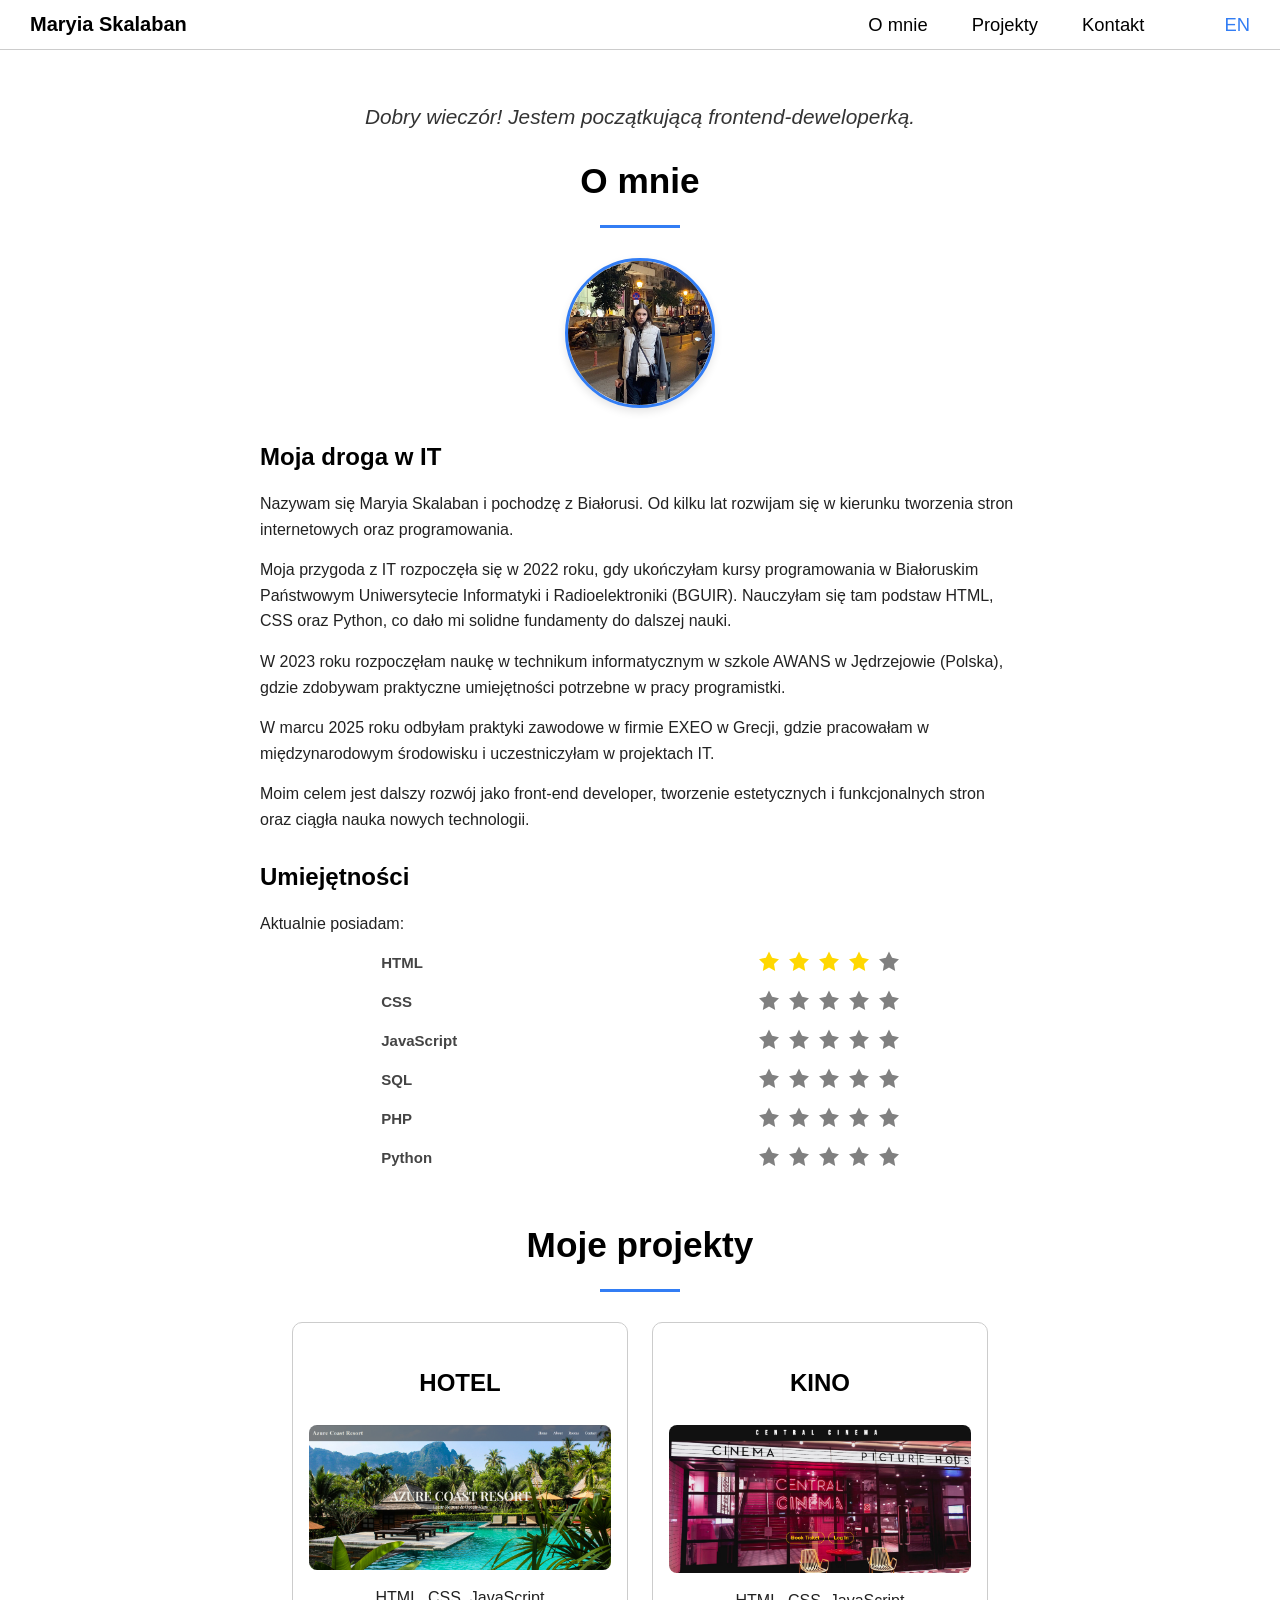
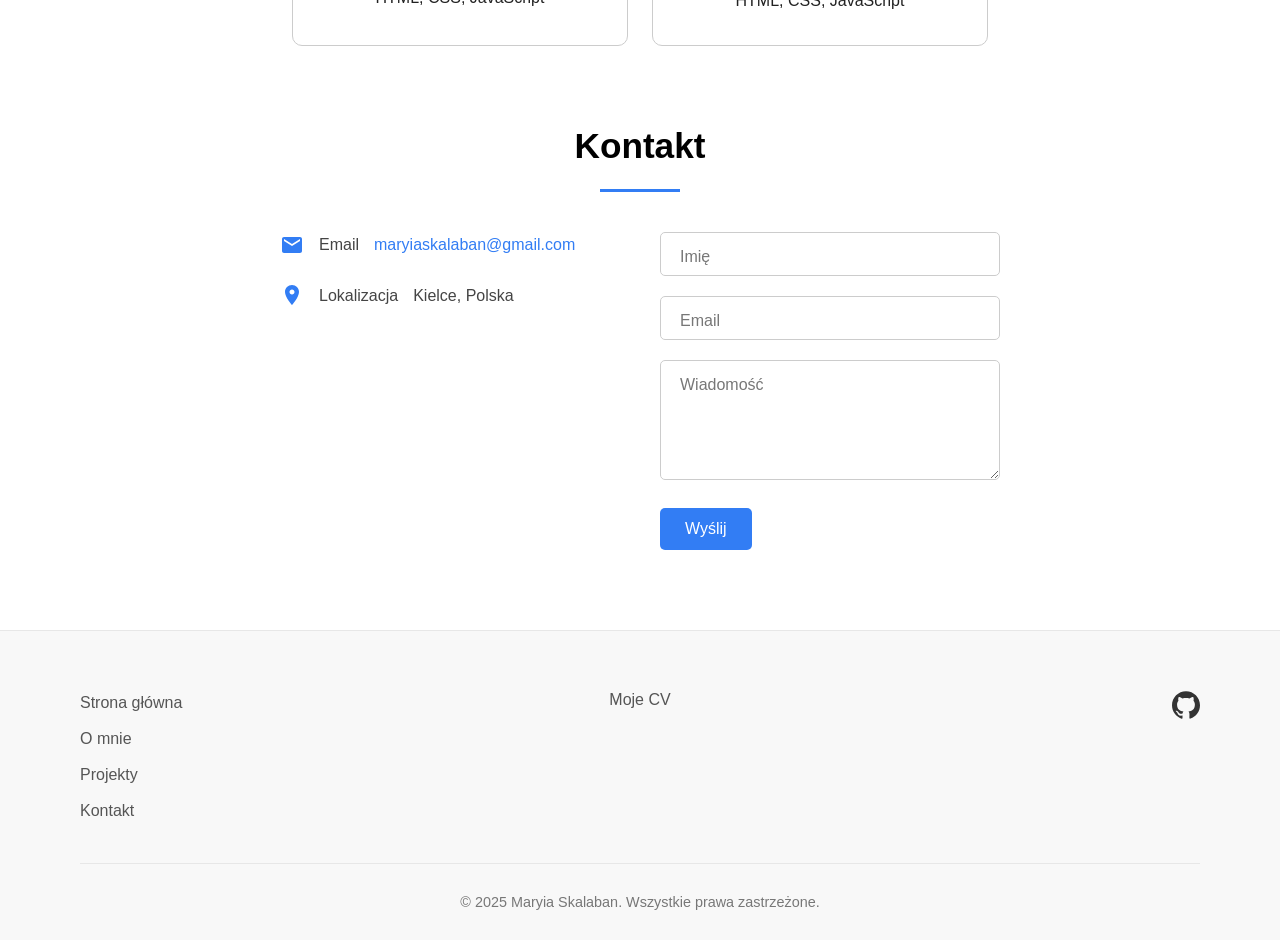
==== index.html @ 0fe0e5fd "form update index.html" ====
<!DOCTYPE html>
<html lang="en">
<head>
    <meta charset="UTF-8">
    <meta name="viewport" content="width=device-width, initial-scale=1.0">
    <title>Maryia Skalaban</title>
    <link rel="stylesheet" href="style.css">
</head>
<body>
    <div class="container">
    <header class="header">
    <div class="logo"><h1><a href="#">Maryia Skalaban</a></h1></div>
        <button class="burger">
            <span></span>
            <span></span>
            <span></span>
        </button>
        <nav class="nav-links">
            <a href="#about" data-pl="O mnie" data-en="About me"></a>
            <a href="#projects" data-pl="Projekty" data-en="Projects"></a>
            <a href="#contact" data-pl="Kontakt" data-en="Contact"></a>
            <button id="lang-toggle"></button>
        </nav>
    </header>
   <script>
    let lastScroll = 0;
    
    window.addEventListener("scroll", function() {
        const currentScroll = window.pageYOffset;
        const header = document.querySelector(".header");
        
        if (currentScroll <= 0) {
            header.classList.remove("hidden");
            return;
        }
        
        if (currentScroll > lastScroll && !header.classList.contains("hidden")) {
            header.classList.add("hidden");
        } else if (currentScroll < lastScroll && header.classList.contains("hidden")) {
            header.classList.remove("hidden");
        }
        
        lastScroll = currentScroll;
    });

    document.addEventListener("DOMContentLoaded", () => {
        const burger = document.querySelector(".burger");
        const nav = document.querySelector(".nav-links");
        const header = document.querySelector(".header");
        const navLinks = document.querySelectorAll(".nav-links a");

        burger.addEventListener("click", () => {
            burger.classList.toggle("open");
            nav.classList.toggle("active");
            header.classList.toggle("menu-open");
        });

        navLinks.forEach(link => {
            link.addEventListener("click", () => {
                burger.classList.remove("open");
                nav.classList.remove("active");
                header.classList.remove("menu-open");
            });
        });
    });
    </script>
        <main>
            <section id="about">
                <h4 id="greeting" data-pl="Cześć! Jestem początkującą frontend-deweloperką." data-en="Hi! I'm a beginner frontend developer."></h4>
                <h2 data-pl="O mnie" data-en="About me"></h2>
                <img src="img/profil.jpg" alt="Maryia Skalaban" class="profile-pic" />
                <h3 data-pl="Moja droga w IT" data-en="My Journey in IT"></h3>
        
                <p data-pl="Nazywam się Maryia Skalaban i pochodzę z Białorusi. Od kilku lat rozwijam się w kierunku tworzenia stron internetowych oraz programowania."
                   data-en="My name is Maryia Skalaban, and I come from Belarus. For several years, I have been developing in web development and programming."></p>
        
                <p data-pl="Moja przygoda z IT rozpoczęła się w 2022 roku, gdy ukończyłam kursy programowania w Białoruskim Państwowym Uniwersytecie Informatyki i Radioelektroniki (BGUIR). Nauczyłam się tam podstaw HTML, CSS oraz Python, co dało mi solidne fundamenty do dalszej nauki."
                   data-en="My IT journey began in 2022 when I completed programming courses at the Belarusian State University of Informatics and Radioelectronics (BGUIR). I learned the basics of HTML, CSS, and Python there, which gave me a solid foundation for further learning."></p>
        
                <p data-pl="W 2023 roku rozpoczęłam naukę w technikum informatycznym w szkole AWANS w Jędrzejowie (Polska), gdzie zdobywam praktyczne umiejętności potrzebne w pracy programistki."
                   data-en="In 2023, I started studying at the AWANS technical school in Jędrzejów (Poland), where I gain practical skills needed for work as a programmer."></p>
        
                <p data-pl="W marcu 2025 roku odbyłam praktyki zawodowe w firmie EXEO w Grecji, gdzie pracowałam w międzynarodowym środowisku i uczestniczyłam w projektach IT."
                   data-en="In March 2025, I completed an internship at EXEO in Greece, where I worked in an international environment and participated in IT projects."></p>
        
                <p data-pl="Moim celem jest dalszy rozwój jako front-end developer, tworzenie estetycznych i funkcjonalnych stron oraz ciągła nauka nowych technologii."
                   data-en="My goal is to continue developing as a front-end developer, creating aesthetic and functional websites, and constantly learning new technologies."></p>


                <h3 data-pl="Umiejętności" data-en="Skills"></h3>
                <p data-pl="Aktualnie posiadam:" data-en="Currently, I have:"></p>
                <!-- HTML -->
                <div class="skill" data-level="5">
                    <div class="skill-title">HTML</div>
                    <div class="stars-container">
                    <div class="star"><svg viewBox="0 0 24 24"><path d="M12 .587l3.668 7.431L24 9.753l-6 5.847L19.416 24 12 19.771 4.584 24 6 15.6 0 9.753 8.332 8.018z"/></svg></div>
                    <div class="star"><svg viewBox="0 0 24 24"><path d="M12 .587l3.668 7.431L24 9.753l-6 5.847L19.416 24 12 19.771 4.584 24 6 15.6 0 9.753 8.332 8.018z"/></svg></div>
                    <div class="star"><svg viewBox="0 0 24 24"><path d="M12 .587l3.668 7.431L24 9.753l-6 5.847L19.416 24 12 19.771 4.584 24 6 15.6 0 9.753 8.332 8.018z"/></svg></div>
                    <div class="star"><svg viewBox="0 0 24 24"><path d="M12 .587l3.668 7.431L24 9.753l-6 5.847L19.416 24 12 19.771 4.584 24 6 15.6 0 9.753 8.332 8.018z"/></svg></div>
                    <div class="star"><svg viewBox="0 0 24 24"><path d="M12 .587l3.668 7.431L24 9.753l-6 5.847L19.416 24 12 19.771 4.584 24 6 15.6 0 9.753 8.332 8.018z"/></svg></div>
                    </div>
                </div>

                <!-- CSS -->
                <div class="skill" data-level="4">
                    <div class="skill-title">CSS</div>
                    <div class="stars-container">
                    <div class="star"><svg viewBox="0 0 24 24"><path d="M12 .587l3.668 7.431L24 9.753l-6 5.847L19.416 24 12 19.771 4.584 24 6 15.6 0 9.753 8.332 8.018z"/></svg></div>
                    <div class="star"><svg viewBox="0 0 24 24"><path d="M12 .587l3.668 7.431L24 9.753l-6 5.847L19.416 24 12 19.771 4.584 24 6 15.6 0 9.753 8.332 8.018z"/></svg></div>
                    <div class="star"><svg viewBox="0 0 24 24"><path d="M12 .587l3.668 7.431L24 9.753l-6 5.847L19.416 24 12 19.771 4.584 24 6 15.6 0 9.753 8.332 8.018z"/></svg></div>
                    <div class="star"><svg viewBox="0 0 24 24"><path d="M12 .587l3.668 7.431L24 9.753l-6 5.847L19.416 24 12 19.771 4.584 24 6 15.6 0 9.753 8.332 8.018z"/></svg></div>
                    <div class="star"><svg viewBox="0 0 24 24"><path d="M12 .587l3.668 7.431L24 9.753l-6 5.847L19.416 24 12 19.771 4.584 24 6 15.6 0 9.753 8.332 8.018z"/></svg></div>
                    </div>
                </div>

                <!-- JavaScript -->
                <div class="skill" data-level="3">
                    <div class="skill-title">JavaScript</div>
                    <div class="stars-container">
                    <div class="star"><svg viewBox="0 0 24 24"><path d="M12 .587l3.668 7.431L24 9.753l-6 5.847L19.416 24 12 19.771 4.584 24 6 15.6 0 9.753 8.332 8.018z"/></svg></div>
                    <div class="star"><svg viewBox="0 0 24 24"><path d="M12 .587l3.668 7.431L24 9.753l-6 5.847L19.416 24 12 19.771 4.584 24 6 15.6 0 9.753 8.332 8.018z"/></svg></div>
                    <div class="star"><svg viewBox="0 0 24 24"><path d="M12 .587l3.668 7.431L24 9.753l-6 5.847L19.416 24 12 19.771 4.584 24 6 15.6 0 9.753 8.332 8.018z"/></svg></div>
                    <div class="star"><svg viewBox="0 0 24 24"><path d="M12 .587l3.668 7.431L24 9.753l-6 5.847L19.416 24 12 19.771 4.584 24 6 15.6 0 9.753 8.332 8.018z"/></svg></div>
                    <div class="star"><svg viewBox="0 0 24 24"><path d="M12 .587l3.668 7.431L24 9.753l-6 5.847L19.416 24 12 19.771 4.584 24 6 15.6 0 9.753 8.332 8.018z"/></svg></div>
                    </div>
                </div>

                <!-- SQL -->
                <div class="skill" data-level="3">
                    <div class="skill-title">SQL</div>
                    <div class="stars-container">
                    <div class="star"><svg viewBox="0 0 24 24"><path d="M12 .587l3.668 7.431L24 9.753l-6 5.847L19.416 24 12 19.771 4.584 24 6 15.6 0 9.753 8.332 8.018z"/></svg></div>
                    <div class="star"><svg viewBox="0 0 24 24"><path d="M12 .587l3.668 7.431L24 9.753l-6 5.847L19.416 24 12 19.771 4.584 24 6 15.6 0 9.753 8.332 8.018z"/></svg></div>
                    <div class="star"><svg viewBox="0 0 24 24"><path d="M12 .587l3.668 7.431L24 9.753l-6 5.847L19.416 24 12 19.771 4.584 24 6 15.6 0 9.753 8.332 8.018z"/></svg></div>
                    <div class="star"><svg viewBox="0 0 24 24"><path d="M12 .587l3.668 7.431L24 9.753l-6 5.847L19.416 24 12 19.771 4.584 24 6 15.6 0 9.753 8.332 8.018z"/></svg></div>
                    <div class="star"><svg viewBox="0 0 24 24"><path d="M12 .587l3.668 7.431L24 9.753l-6 5.847L19.416 24 12 19.771 4.584 24 6 15.6 0 9.753 8.332 8.018z"/></svg></div>
                    </div>
                </div>

                <!-- PHP -->
                <div class="skill" data-level="3">
                    <div class="skill-title">PHP</div>
                    <div class="stars-container">
                    <div class="star"><svg viewBox="0 0 24 24"><path d="M12 .587l3.668 7.431L24 9.753l-6 5.847L19.416 24 12 19.771 4.584 24 6 15.6 0 9.753 8.332 8.018z"/></svg></div>
                    <div class="star"><svg viewBox="0 0 24 24"><path d="M12 .587l3.668 7.431L24 9.753l-6 5.847L19.416 24 12 19.771 4.584 24 6 15.6 0 9.753 8.332 8.018z"/></svg></div>
                    <div class="star"><svg viewBox="0 0 24 24"><path d="M12 .587l3.668 7.431L24 9.753l-6 5.847L19.416 24 12 19.771 4.584 24 6 15.6 0 9.753 8.332 8.018z"/></svg></div>
                    <div class="star"><svg viewBox="0 0 24 24"><path d="M12 .587l3.668 7.431L24 9.753l-6 5.847L19.416 24 12 19.771 4.584 24 6 15.6 0 9.753 8.332 8.018z"/></svg></div>
                    <div class="star"><svg viewBox="0 0 24 24"><path d="M12 .587l3.668 7.431L24 9.753l-6 5.847L19.416 24 12 19.771 4.584 24 6 15.6 0 9.753 8.332 8.018z"/></svg></div>
                    </div>
                </div>

                <!-- Python -->
                <div class="skill" data-level="2">
                    <div class="skill-title">Python</div>
                    <div class="stars-container">
                    <div class="star"><svg viewBox="0 0 24 24"><path d="M12 .587l3.668 7.431L24 9.753l-6 5.847L19.416 24 12 19.771 4.584 24 6 15.6 0 9.753 8.332 8.018z"/></svg></div>
                    <div class="star"><svg viewBox="0 0 24 24"><path d="M12 .587l3.668 7.431L24 9.753l-6 5.847L19.416 24 12 19.771 4.584 24 6 15.6 0 9.753 8.332 8.018z"/></svg></div>
                    <div class="star"><svg viewBox="0 0 24 24"><path d="M12 .587l3.668 7.431L24 9.753l-6 5.847L19.416 24 12 19.771 4.584 24 6 15.6 0 9.753 8.332 8.018z"/></svg></div>
                    <div class="star"><svg viewBox="0 0 24 24"><path d="M12 .587l3.668 7.431L24 9.753l-6 5.847L19.416 24 12 19.771 4.584 24 6 15.6 0 9.753 8.332 8.018z"/></svg></div>
                    <div class="star"><svg viewBox="0 0 24 24"><path d="M12 .587l3.668 7.431L24 9.753l-6 5.847L19.416 24 12 19.771 4.584 24 6 15.6 0 9.753 8.332 8.018z"/></svg></div>
                    </div>
                </div>
                <!-- Script stars animation -->
                <script>
                const starSVG = `
                    <svg width="24" height="24" viewBox="0 0 24 24" fill="none">
                    <path d="M12 2L14.9 8.6L22 9.3L17 14.1L18.3 21.2L12 17.8L5.7 21.2L7 14.1L2 9.3L9.1 8.6L12 2Z" 
                        fill="none" stroke="gold" stroke-width="1.5" />
                    </svg>
                `;

                function createStars() {
                    document.querySelectorAll('.stars-container').forEach(container => {
                    });
                }

                function createSparks(star) {
                    for (let i = 0; i < 6; i++) {
                    const spark = document.createElement('div');
                    spark.classList.add('spark');
                    const angle = Math.random() * 2 * Math.PI;
                    const distance = 30 + Math.random() * 30;
                    const x = Math.cos(angle) * distance + 'px';
                    const y = Math.sin(angle) * distance + 'px';
                    spark.style.setProperty('--x', x);
                    spark.style.setProperty('--y', y);
                    star.appendChild(spark);
                    setTimeout(() => spark.remove(), 1000);
                    }
                }

                function animateSkills() {
                    const skills = document.querySelectorAll('.skill');
                    skills.forEach((skill, skillIndex) => {
                    const stars = skill.querySelectorAll('.star');
                    const level = parseInt(skill.dataset.level);
                    stars.forEach((star, starIndex) => {
                        setTimeout(() => {
                        if (starIndex < level) {
                            star.classList.add('filled');
                            createSparks(star);
                        }
                        }, skillIndex * 1000 + starIndex * 200);
                    });
                    });
                }

                let animated = false;
                window.addEventListener('scroll', () => {
                    const trigger = document.querySelector('.skill');
                    if (!animated && trigger && trigger.getBoundingClientRect().top < window.innerHeight) {
                    animated = true;
                    createStars();
                    animateSkills();
                    }
                }); 
                </script>
            <section id="projects">
                <h2 data-pl="Moje projekty" data-en="My projects"></h2>
                <div class="projects-grid">
                    <div class="project" data-url="https://maryia-skalaban.github.io/hotel">
                        <h3 data-pl="HOTEL" data-en="HOTEL"></h3>
                        <img src="img/hotel-screenshot.png" alt="HOTEL Screenshot">
                        <p>HTML, CSS, JavaScript</p>
                    </div>
                    <div class="project" data-url="https://maryia-skalaban.github.io/movie">
                        <h3 data-pl="KINO" data-en="MOVIE"></h3>
                        <img src="img/movie-screenshot.png" alt="Movie Screenshot">
                        <p>HTML, CSS, JavaScript</p>
                    </div>
                </div>

                <div id="overlay">
                    <iframe src="" frameborder="0"></iframe>
                    <div id="fullscreen-hint" data-pl="Wyjście klawiszem ESC" data-en="Press ESC to exit"></div>
                    <button id="close-btn">⛶</button>
                </div>
            </section>
            <!-- Script for projects section -->
            <script>
            document.addEventListener("DOMContentLoaded", () => {
            const projects = document.querySelectorAll(".project");
            const overlay = document.getElementById("overlay");
            const iframe = overlay.querySelector("iframe");
            const hint = document.getElementById("fullscreen-hint");
            const closeBtn = document.getElementById("close-btn");

            const lang = document.documentElement.lang || "pl"; // automatyczny język

            projects.forEach(project => {
                project.addEventListener("click", () => {
                const url = project.dataset.url;
                iframe.src = url;
                overlay.style.display = "flex";
                showHint(lang);
                });
            });

            function showHint(lang) {
                const text = hint.dataset[lang] || hint.dataset["en"];
                hint.textContent = text;
                hint.style.opacity = 1;
                hint.style.animation = "fadeInOut 4s forwards";
            }

            function closeOverlay() {
                overlay.style.display = "none";
                iframe.src = "";
                hint.textContent = "";
                hint.style.opacity = 0;
            }

            closeBtn.addEventListener("click", closeOverlay);

            document.addEventListener("keydown", (e) => {
                if (e.key === "Escape" && overlay.style.display === "flex") {
                closeOverlay();
                }
            });
            });
            </script>
            <section id="contact">
                <h2 data-pl="Kontakt" data-en="Contact"></h2>
                <div class="contact-container">
                    <div class="contact-info">
                        <div class="contact-item">
                            <svg class="contact-icon" viewBox="0 0 24 24">
                                <path d="M20 4H4c-1.1 0-1.99.9-1.99 2L2 18c0 1.1.9 2 2 2h16c1.1 0 2-.9 2-2V6c0-1.1-.9-2-2-2zm0 4l-8 5-8-5V6l8 5 8-5v2z"/>
                            </svg>
                            <span data-pl="Email" data-en="Email"></span>
                            <a href="mailto:maryiaskalaban@gmail.com">maryiaskalaban@gmail.com</a>
                        </div>
                        <div class="contact-item">
                            <svg class="contact-icon" viewBox="0 0 24 24">
                                <path d="M12 2C8.13 2 5 5.13 5 9c0 5.25 7 13 7 13s7-7.75 7-13c0-3.87-3.13-7-7-7zm0 9.5c-1.38 0-2.5-1.12-2.5-2.5s1.12-2.5 2.5-2.5 2.5 1.12 2.5 2.5-1.12 2.5-2.5 2.5z"/>
                            </svg>
                            <span data-pl="Lokalizacja" data-en="Location"></span>
                            <span data-pl="Kielce, Polska" data-en="Kiece, Poland"></span>
                        </div>
                    </div>
                    <form class="contact-form" action="https://formspree.io/f/mblybvrp" method="POST">
                        <div class="form-group">
                            <input type="text" name="name" placeholder=" ">
                            <label data-pl="Imię" data-en="Name"></label>
                        </div>
                        <div class="form-group">
                            <input type="email" name="email" placeholder=" ">
                            <label data-pl="Email" data-en="Email"></label>
                        </div>
                        <div class="form-group">
                            <textarea placeholder=" " name="message"></textarea>
                            <label data-pl="Wiadomość" data-en="Message"></label>
                        </div>
                        <button type="submit" class="btn" data-pl="Wyślij" data-en="Send"></button>
                    </form>
                </div>
            </section>
        </main>   
    </div>
        <footer class="footer">
        <div class="footer-container">
            <div class="footer-content">
            <div class="footer-links">
                <a href="#" data-pl="Strona główna" data-en="Home"></a>
                <a href="#about" data-pl="O mnie" data-en="About"></a>
                <a href="#projects" data-pl="Projekty" data-en="Projects"></a>
                <a href="#contact" data-pl="Kontakt" data-en="Contact"></a>
            </div>

            <div class="footer-documents">
                <a href="Maryia Skalaban CV.pdf" download class="document-link">
                <span data-pl="Moje CV" data-en="My CV"></span>
                </a>
            </div>

            <div class="social-links">
                <a href="https://github.com/maryia-skalaban" aria-label="GitHub">
                    <svg class="social-icon github-icon" viewBox="0 0 24 24">
                        <path d="M12 .297c-6.63 0-12 5.373-12 12 0 5.303 3.438 9.8 8.205 11.385.6.113.82-.258.82-.577 0-.285-.01-1.04-.015-2.04-3.338.724-4.042-1.61-4.042-1.61C4.422 18.07 3.633 17.7 3.633 17.7c-1.087-.744.084-.729.084-.729 1.205.084 1.838 1.236 1.838 1.236 1.07 1.835 2.809 1.305 3.495.998.108-.776.417-1.305.76-1.605-2.665-.3-5.466-1.332-5.466-5.93 0-1.31.465-2.38 1.235-3.22-.135-.303-.54-1.523.105-3.176 0 0 1.005-.322 3.3 1.23.96-.267 1.98-.399 3-.405 1.02.006 2.04.138 3 .405 2.28-1.552 3.285-1.23 3.285-1.23.645 1.653.24 2.873.12 3.176.765.84 1.23 1.91 1.23 3.22 0 4.61-2.805 5.625-5.475 5.92.42.36.81 1.096.81 2.22 0 1.606-.015 2.896-.015 3.286 0 .315.21.69.825.57C20.565 22.092 24 17.592 24 12.297c0-6.627-5.373-12-12-12"/>
                    </svg>
                </a>
            </div>
            </div>

            <div class="footer-bottom">
        <p data-pl="© 2025 Maryia Skalaban. Wszystkie prawa zastrzeżone." data-en="© 2025 Maryia Skalaban. All rights reserved."></p>
            </div>
        </div>
        </footer>
    <script>
    document.addEventListener('DOMContentLoaded', () => {
      const langToggleBtn = document.getElementById('lang-toggle');
      const greetingEl = document.getElementById('greeting');
      let currentLang = 'pl';
    
      function switchLanguage(lang) {
        document.querySelectorAll('[data-pl][data-en]').forEach(el => {
          if (el.id === 'greeting') return;
          el.textContent = lang === 'pl' ? el.getAttribute('data-pl') : el.getAttribute('data-en');
        });
        updateGreeting();
      }
    
      function updateButtonText() {
        langToggleBtn.textContent = currentLang === 'pl' ? 'EN' : 'PL';
      }
    
      function getGreeting(lang) {
        const hour = new Date().getHours();
        if (lang === 'pl') {
          if (hour >= 5 && hour < 18) return 'Dzień dobry! Jestem początkującą frontend-deweloperką.';
          return 'Dobry wieczór! Jestem początkującą frontend-deweloperką.';
        } else {
          if (hour >= 5 && hour < 18) return 'Good day! I\'m a beginner frontend developer.';
          return 'Good evening! I\'m a beginner frontend developer.';
        }
      }
    
      function updateGreeting() {
        if (greetingEl) greetingEl.textContent = getGreeting(currentLang);
      }
    
      switchLanguage(currentLang);
      updateButtonText();
    
      langToggleBtn.addEventListener('click', () => {
        currentLang = currentLang === 'pl' ? 'en' : 'pl';
        switchLanguage(currentLang);
        updateButtonText();
      });
    
      document.querySelectorAll('.project-preview').forEach(preview => {
        const image = preview.querySelector('.project-image');
        image.addEventListener('click', () => {
          const title = preview.getAttribute('data-title') || '';
          const url = preview.getAttribute('data-url') || '';
          openFullscreen(title, url);
        });
      });
});
    </script>
</body>
</html>
---- style.css ----
* {
  margin: 0;
  padding: 0;
  box-sizing: border-box;
}

html {
  scroll-behavior: smooth;
}  

body {
  padding-top: 60px;
  font-family: Arial, sans-serif;
}

.container{
  max-width: 1200px;
  margin: 0 auto;
  padding: 0 20px;
}

section {
  scroll-margin-top: 20px;
}

.header {
  position: fixed;
  top: 0;
  left: 0;
  height: 50px;
  width: 100%;
  padding: 20px 30px;
  background: white;
  border-bottom: #ccc 1px solid;
  color: black;
  z-index: 10;
  display: flex;
  justify-content: space-between;
  align-items: center;
  transform: translateY(0);
  transition: transform 0.3s ease;
}

.header.hidden {
  transform: translateY(-100%);
}


.logo {
  font-weight: bold;
  font-size: 10px;
}

.logo a {
  color: black;
  text-decoration: none;
}

.nav-links {
  display: flex;
  gap: 20px;
}

.nav-links a {
  font-size: 1.15rem;
  margin-left: 1.5rem;
  color: black;
  text-decoration: none;
  padding-right: 0;
  transition: color 0.3s ease, padding-right 0.3s ease;
}

.nav-links a:hover {
  color: #327df4;
  padding-right: 10px;
}

.burger {
  display: none;
  flex-direction: column;
  justify-content: space-between;
  width: 30px;
  height: 24px;
  background: none;
  border: none;
  cursor: pointer;
  z-index: 20;
  position: relative;
}

.burger span {
  height: 3px;
  width: 100%;
  background: black;
  display: block;
  border-radius: 2px;
  transition: all 0.3s ease;
  transform-origin: center;
}

/* BURGER ACTIVE */
.burger.open span:nth-child(1) {
  transform: rotate(45deg) translate(7px, 7px);
}

.burger.open span:nth-child(2) {
  opacity: 0;
}

.burger.open span:nth-child(3) {
  transform: rotate(-45deg) translate(7px, -7px);
}

#lang-toggle {
  background-color: transparent;
  border: none;
  color: #327df4;
  cursor: pointer;
  font-size: 1.15rem;
  margin-left: 60px;
}

@media (max-width: 768px) {

  .header{
      padding: 20px 30px 20px 20px;
  }
  .header.menu-open {
      background: white;
      transition: background-color 0.3s ease;
  }
  
  .nav-links {
    display: none;
    flex-direction: column;
    background: white;
    color: black;
    position: absolute;
    top: 50px; 
    left: 0;
    right: 0; 
    width: 100%;
    height: calc(100vh - 60px); 
    padding: 20px; 
    margin: 0;
    box-sizing: border-box;
  }

  .nav-links.active {
    display: flex;
  }

  .burger {
    display: flex;
  }

  .nav-links {
    padding-top: 40px;
  }
  .nav-links a {
    margin-left: 0;
    padding: 15px 0;
  }

  #lang-toggle {
    margin-top: 70px;
    margin-left: 0;
  }
  
}


#about {
  max-width: 800px;
  margin: 0 auto;
  padding: 40px 20px;
  line-height: 1.6;
}

#about h2 {
  font-size: 2.2rem;
  margin-bottom: 30px;
  color: black;
  text-align: center;
  position: relative;
}

#about h2::after {
  content: "";
  display: block;
  width: 80px;
  height: 3px;
  background: #327df4;
  margin: 15px auto;
}

#about h3 {
  font-size: 1.5rem;
  margin: 25px 0 15px;
  color: black;
}

#about h4 {
  font-size: 1.3rem;
  margin-bottom: 20px;
  color: #333;
  font-weight: normal;
  font-style: italic;
  text-align: center;
}

#about p {
  margin-bottom: 15px;
  color: #222;
}

.skill {
  margin-bottom: 15px;
  display: flex;
  gap: 15px;
  justify-content: space-around;
}

.skill-title {
  min-width: 120px;
  font-weight: bold;
  color: #444;
  font-size: 15px;
}

.profile-pic {
  display: block;
  width: 150px;
  height: 150px;
  border-radius: 50%;
  object-fit: cover;
  margin: 0 auto 30px;
  border: 3px solid #327df4;
  box-shadow: 0 4px 8px rgba(0,0,0,0.1);
}


@media (max-width: 768px) {
  #about {
    padding: 30px 15px;
  }
  
  #about h2 {
    font-size: 1.8rem;
  }
  
  #about h3 {
    font-size: 1rem;
  }
  
  .profile-pic {
    width: 120px;
    height: 120px;
  }
    .skill {
    gap: 10px;
    justify-content: space-around;
  }
  
}

.skills-list li {
    position: relative;
    transition: border-color 0.3s ease;
    gap: 10px;   
  }

/* Style stars */
.stars-container {
  display: flex;
  gap: 10px;
  position: relative;
}

.star {
  width: 20px;
  height: 20px;
  position: relative;
}

.star svg {
  width: 100%;
  height: 100%;
  fill: gray;
  transition: fill 0.3s ease;
}

.star.filled svg {
  fill: gold;
}

.spark {
  position: absolute;
  width: 6px;
  height: 6px;
  background: gold;
  border-radius: 50%;
  pointer-events: none;
  animation: explode 0.8s forwards;
}

@keyframes explode {
  0% {
    transform: translate(0, 0) scale(1);
    opacity: 1;
  }
  100% {
    transform: translate(var(--x), var(--y)) scale(0.2);
    opacity: 0;
  }
}

/* Style for projects section */

  #projects {
  padding: 2rem;
}

.projects-grid {
  display: grid;
  grid-template-columns: repeat(auto-fit, minmax(280px, 1fr));
  gap: 1.5rem;
}

.project {
  border: 1px solid #ccc;
  border-radius: 10px;
  padding: 1rem;
  text-align: center;
  transition: transform 0.3s ease;
  cursor: pointer;
  background-color: #fff;
}

.project:hover {
  transform: scale(1.03);
}

.project img {
  max-width: 100%;
  border-radius: 8px;
  margin: 0.5rem 0;
}

/* Fullscreen overlay */
#overlay {
  position: fixed;
  top: 0; left: 0;
  width: 100vw; height: 100vh;
  background-color: #000;
  display: none;
  justify-content: center;
  align-items: center;
  z-index: 9999;
  animation: zoomIn 0.5s ease;
  overflow: hidden;
}

#overlay iframe {
  width: 100%;
  height: 100%;
  border: none;
}

#fullscreen-hint {
  position: absolute;
  top: 100px;
  left: 50%;
  transform: translateX(-50%);
  color: white;
  background: rgba(110, 110, 110, 0.5);
  padding: 0.5rem 1rem;
  border-radius: 5px;
  font-size: 1rem;
  opacity: 0;
  animation: fadeInOut 4s forwards;
}

#close-btn {
  position: absolute;
  top: 20px;
  right: 20px;
  background: rgba(255, 255, 255, 0.2);
  color: white;
  border: none;
  font-size: 1.5rem;
  cursor: pointer;
  padding: 0.4rem 0.8rem;
  border-radius: 8px;
}

@keyframes zoomIn {
  from { transform: scale(0.8); opacity: 0; }
  to { transform: scale(1); opacity: 1; }
}

@keyframes fadeInOut {
  0% { opacity: 0; }
  10% { opacity: 1; }
  90% { opacity: 1; }
  100% { opacity: 0; }
}


@media (max-width: 768px) {
  #projects {
    padding: 1.5rem 1rem;
  }

  #projects h2 {
    font-size: 1.8rem;
    margin-bottom: 1.5rem;
    text-align: center;
  }

  .projects-grid {
    grid-template-columns: 1fr;
    gap: 1.2rem;
  }

  .project {
    padding: 1rem;
    margin: 0 auto;
    max-width: 100%;
    width: 100%;
  }

  .project h3 {
    font-size: 1.3rem;
    margin-bottom: 0.5rem;
  }

  .project img {
    width: 100%;
    height: auto;
    max-height: 200px;
    object-fit: cover;
    border-radius: 6px;
    margin: 0.5rem 0;
  }

  .project p {
    font-size: 0.9rem;
    margin-top: 0.5rem;
  }

  #close-btn {
    top: 100px; 
    right: 30px;
    font-size: 1.2rem;
    padding: 0.3rem 0.6rem;
  }

  #fullscreen-hint {
    display: none; 
  }
}


@media (max-width: 480px) {
  #projects {
    padding: 1rem 0.8rem;
  }

  #projects h2 {
    font-size: 1.6rem;
  }

  .project {
    padding: 0.8rem;
  }

  .project h3 {
    font-size: 1.2rem;
  }

  .project img {
    max-height: 180px;
  }

  .project p {
    font-size: 0.85rem;
  }
}

/* Style for contact section */
#contact {
  max-width: 1000px;
  margin: 0 auto;
  padding: 40px 20px;
  text-align: center;
}

#contact h2 {
  font-size: 2.2rem;
  margin-bottom: 40px;
  color: black;
  position: relative;
}

#contact h2::after {
  content: "";
  display: block;
  width: 80px;
  height: 3px;
  background: #327df4;
  margin: 15px auto;
}

.contact-container {
  display: grid;
  grid-template-columns: 1fr 1fr;
  gap: 40px;
  text-align: left;
}

.contact-info {
  display: flex;
  flex-direction: column;
  gap: 25px;
}

.contact-item {
  display: flex;
  align-items: center;
  gap: 15px;
  color: #444;
}

.contact-icon {
  width: 24px;
  height: 24px;
  fill: #327df4;
}

.contact-item a {
  color: #327df4;
  text-decoration: none;
  transition: color 0.3s ease;
}

.contact-item a:hover {
  text-decoration: underline;
}

.contact-form {
  display: flex;
  flex-direction: column;
  gap: 20px;
}

.form-group {
  position: relative;
}

.form-group input,
.form-group textarea {
  width: 100%;
  padding: 12px 15px;
  border: 1px solid #ccc;
  border-radius: 5px;
  font-size: 1rem;
  transition: border-color 0.3s ease;
}

.form-group textarea {
  min-height: 120px;
  resize: vertical;
}

.form-group input:focus,
.form-group textarea:focus {
  outline: none;
  border-color: #327df4;
}

.form-group label {
  position: absolute;
  left: 15px;
  top: 12px;
  color: #777;
  background: white;
  padding: 0 5px;
  transition: all 0.3s ease;
  pointer-events: none;
}

.form-group input:focus + label,
.form-group input:not(:placeholder-shown) + label,
.form-group textarea:focus + label,
.form-group textarea:not(:placeholder-shown) + label {
  top: -10px;
  font-size: 0.8rem;
  color: #327df4;
}

.btn {
  padding: 12px 25px;
  background: #327df4;
  color: white;
  border: none;
  border-radius: 5px;
  font-size: 1rem;
  cursor: pointer;
  transition: background-color 0.3s ease;
  align-self: flex-start;
}

.btn:hover {
  background: #2a6bd8;
}

@media (max-width: 768px) {
  .contact {
    padding: 30px 15px;
  }

  .contact h2 {
    font-size: 1.8rem;
    margin-bottom: 30px;
  }

  .contact-container {
    grid-template-columns: 1fr;
    gap: 30px;
  }

  .contact-info {
    gap: 20px;
  }

  .contact-item {
    flex-direction: column;
    align-items: flex-start;
    gap: 8px;
  }

  .contact-icon {
    width: 20px;
    height: 20px;
  }

  .contact-form {
    gap: 15px;
  }

  .form-group input,
  .form-group textarea {
    padding: 10px 12px;
    font-size: 0.95rem;
  }

  .form-group label {
    font-size: 0.9rem;
    left: 12px;
    top: 10px;
  }

  .form-group input:focus + label,
  .form-group input:not(:placeholder-shown) + label,
  .form-group textarea:focus + label,
  .form-group textarea:not(:placeholder-shown) + label {
    top: -8px;
    font-size: 0.75rem;
  }

  .btn {
    padding: 10px 20px;
    font-size: 0.95rem;
    width: 100%;
  }
}

@media (max-width: 480px) {
  .contact {
    padding: 25px 10px;
  }

  .contact h2 {
    font-size: 1.6rem;
    margin-bottom: 25px;
  }

  .contact-item {
    font-size: 0.95rem;
  }

  .contact-icon {
    width: 18px;
    height: 18px;
  }
}

/* Footer styles */
.footer {
  width: 100%;
  background: #f8f8f8;
  padding: 60px 0 30px;
  border-top: 1px solid #e7e7e7;
}

.footer-container {
  max-width: 1200px;
  margin: 0 auto;
  padding: 0 40px;
}

.footer-content {
  display: flex;
  justify-content: space-between;
  margin-bottom: 40px;
}

.footer-links {
  display: flex;
  flex-direction: column;
  gap: 12px;
  flex: 1;
}

.footer-links a {
  color: #555;
  text-decoration: none;
  transition: color 0.3s ease;
  font-size: 1rem;
  padding: 3px 0;
}

.footer-links a:hover {
  color: #327df4;
}

.footer-documents {
  flex: 1;
  display: flex;
  flex-direction: column;
  gap: 12px;
  align-items: center;
}

.document-link {
  display: flex;
  align-items: center;
  gap: 8px;
  color: #555;
  text-decoration: none;
  transition: color 0.3s ease;
  font-size: 1rem;
}

.document-link:hover {
  color: #327df4;
}

.document-icon {
  width: 20px;
  height: 20px;
  fill: #555;
}

.document-text {
  color: #777;
  font-size: 0.9rem;
  margin-top: 5px;
}

.social-links {
  flex: 1;
  display: flex;
  justify-content: flex-end;
  gap: 15px;
}

.social-icon {
  width: 28px;
  height: 28px;
  transition: all 0.3s ease;
}

.github-icon { fill: #333; }
.linkedin-icon { fill: #0077b5; }
.whatsapp-icon { fill: #25D366; }

.social-icon:hover {
  transform: translateY(-2px);
  opacity: 0.9;
}

.footer-bottom {
  text-align: center;
  padding-top: 30px;
  border-top: 1px solid #e7e7e7;
  color: #777;
  font-size: 0.9rem;
}

@media (max-width: 768px) {
  .footer-container {
    padding: 0 20px;
  }
  
  .footer-content {
    flex-direction: column;
    gap: 25px;
  }
  
  .footer-links,
  .footer-documents {
    align-items: flex-start;
  }
  
  .social-links {
    justify-content: flex-start;
    margin-top: 15px;
  }
}
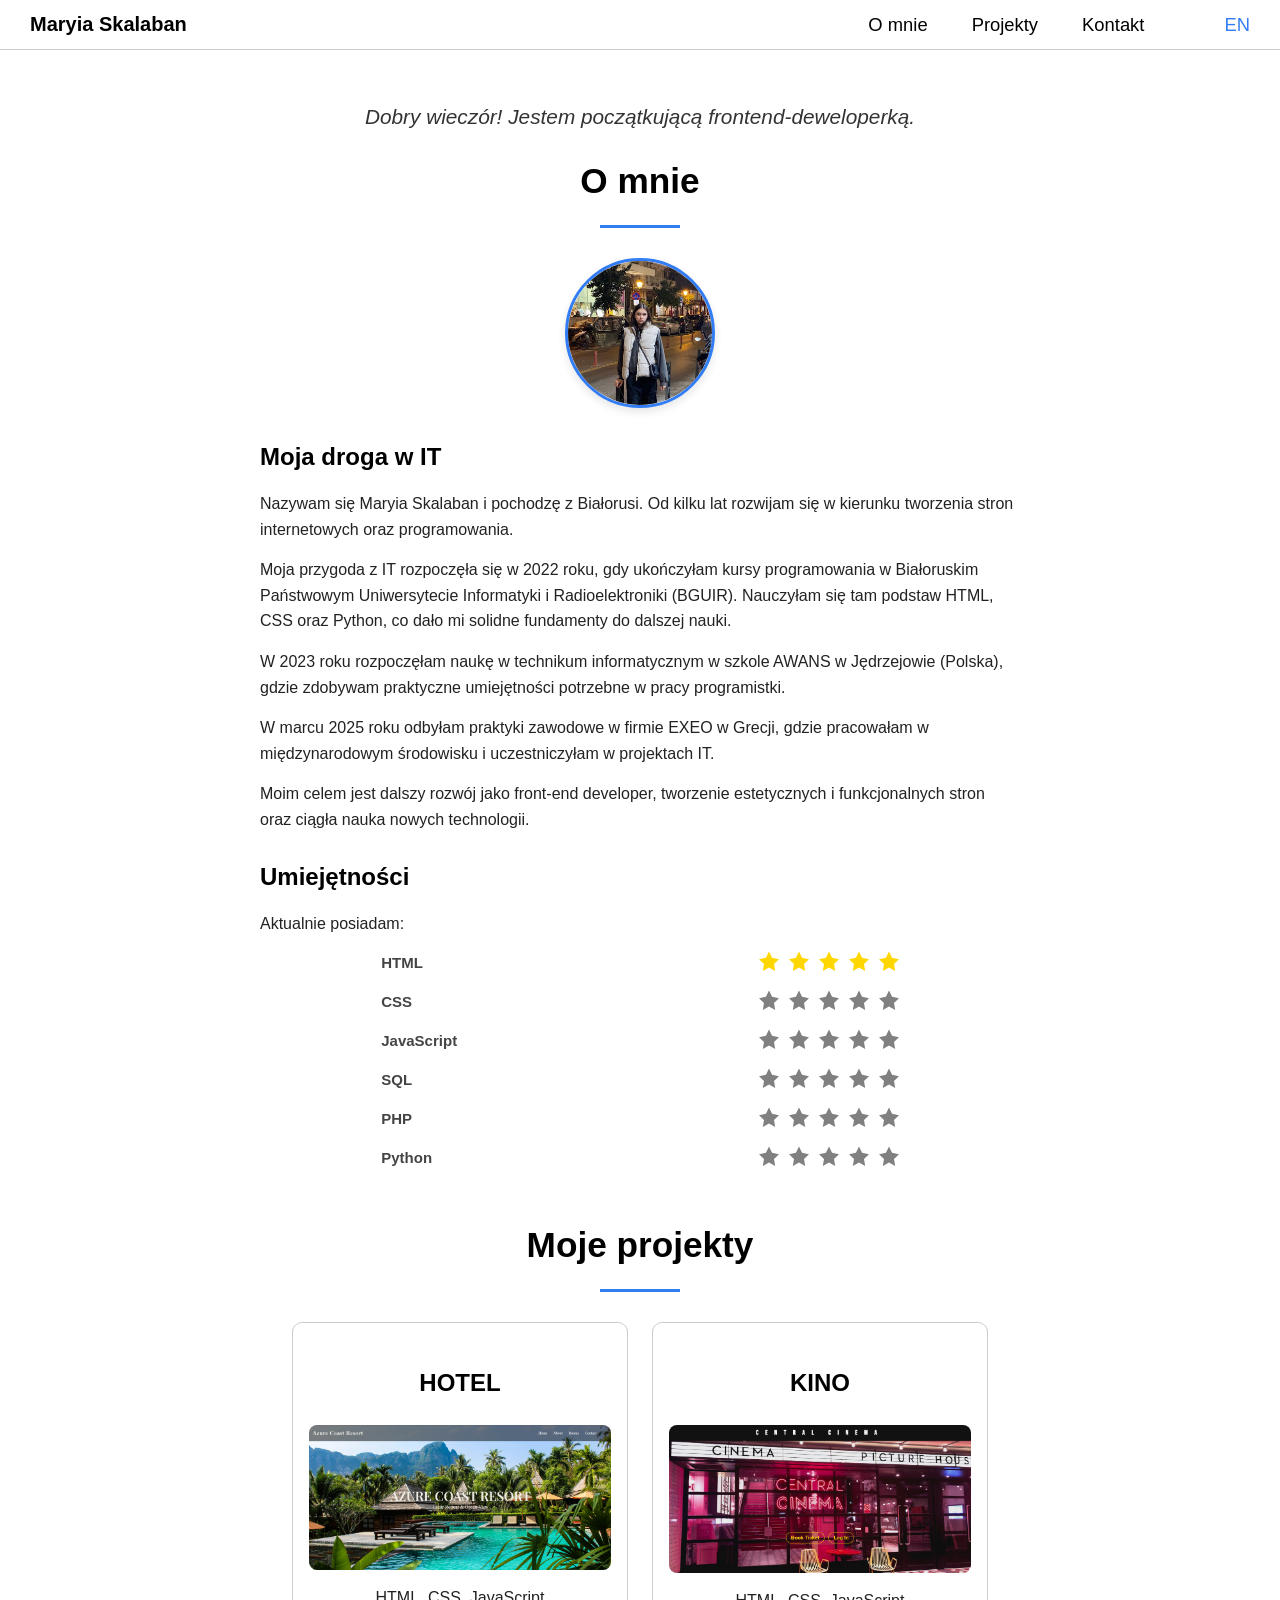
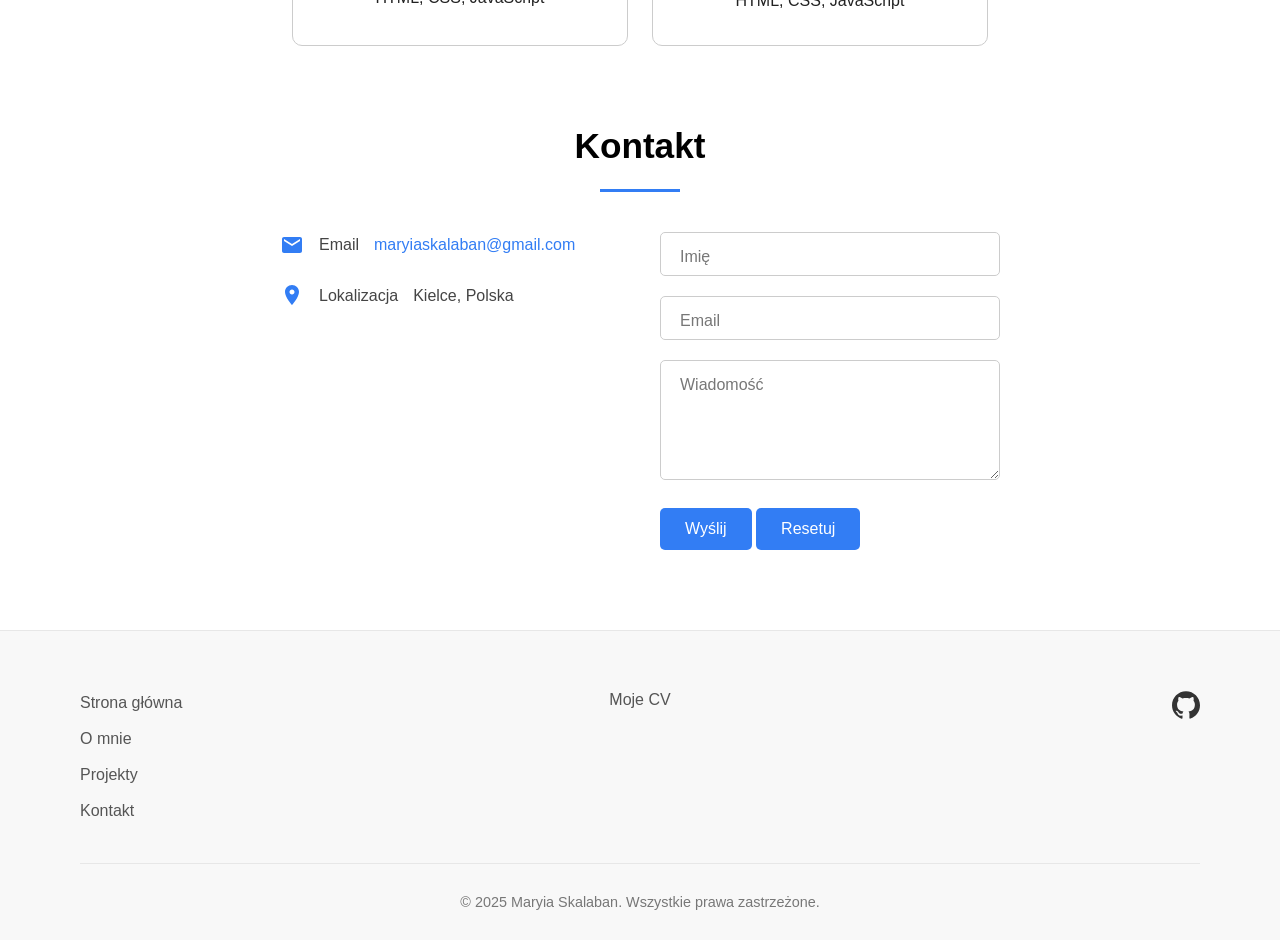
==== commit 03ed4c47: "Update index.html" ====
--- a/index.html
+++ b/index.html
@@ -298,20 +298,23 @@
                             <span data-pl="Kielce, Polska" data-en="Kiece, Poland"></span>
                         </div>
                     </div>
-                    <form class="contact-form" action="https://formspree.io/f/mblybvrp" method="POST">
-                        <div class="form-group">
-                            <input type="text" name="name" placeholder=" ">
-                            <label data-pl="Imię" data-en="Name"></label>
-                        </div>
-                        <div class="form-group">
-                            <input type="email" name="email" placeholder=" ">
-                            <label data-pl="Email" data-en="Email"></label>
-                        </div>
-                        <div class="form-group">
-                            <textarea placeholder=" " name="message"></textarea>
-                            <label data-pl="Wiadomość" data-en="Message"></label>
-                        </div>
-                        <button type="submit" class="btn" data-pl="Wyślij" data-en="Send"></button>
+                    <form action="https://formspree.io/f/mblybvrp" method="POST" class="contact-form">
+                    <div class="form-group">
+                        <input type="text" name="name" placeholder=" " required>
+                        <label data-pl="Imię" data-en="Name"></label>
+                    </div>
+                    <div class="form-group">
+                        <input type="email" name="email" placeholder=" " required>
+                        <label data-pl="Email" data-en="Email"></label>
+                    </div>
+                    <div class="form-group">
+                        <textarea name="message" placeholder=" " required></textarea>
+                        <label data-pl="Wiadomość" data-en="Message"></label>
+                    </div>
+                    <div class="btn-group">
+                        <button type="submit" class="btn" data-pl="Wyślij" data-en="Send">Wyślij</button>
+                        <button type="reset" class="btn" data-pl="Resetuj" data-en="Reset">Resetuj</button>
+                    </div>
                     </form>
                 </div>
             </section>
@@ -348,56 +351,58 @@
         </div>
         </footer>
     <script>
-    document.addEventListener('DOMContentLoaded', () => {
-      const langToggleBtn = document.getElementById('lang-toggle');
-      const greetingEl = document.getElementById('greeting');
-      let currentLang = 'pl';
-    
-      function switchLanguage(lang) {
-        document.querySelectorAll('[data-pl][data-en]').forEach(el => {
-          if (el.id === 'greeting') return;
-          el.textContent = lang === 'pl' ? el.getAttribute('data-pl') : el.getAttribute('data-en');
-        });
-        updateGreeting();
-      }
-    
-      function updateButtonText() {
-        langToggleBtn.textContent = currentLang === 'pl' ? 'EN' : 'PL';
-      }
-    
-      function getGreeting(lang) {
-        const hour = new Date().getHours();
-        if (lang === 'pl') {
-          if (hour >= 5 && hour < 18) return 'Dzień dobry! Jestem początkującą frontend-deweloperką.';
-          return 'Dobry wieczór! Jestem początkującą frontend-deweloperką.';
-        } else {
-          if (hour >= 5 && hour < 18) return 'Good day! I\'m a beginner frontend developer.';
-          return 'Good evening! I\'m a beginner frontend developer.';
-        }
-      }
-    
-      function updateGreeting() {
-        if (greetingEl) greetingEl.textContent = getGreeting(currentLang);
-      }
-    
-      switchLanguage(currentLang);
-      updateButtonText();
-    
-      langToggleBtn.addEventListener('click', () => {
-        currentLang = currentLang === 'pl' ? 'en' : 'pl';
-        switchLanguage(currentLang);
-        updateButtonText();
-      });
-    
-      document.querySelectorAll('.project-preview').forEach(preview => {
-        const image = preview.querySelector('.project-image');
-        image.addEventListener('click', () => {
-          const title = preview.getAttribute('data-title') || '';
-          const url = preview.getAttribute('data-url') || '';
-          openFullscreen(title, url);
-        });
-      });
+document.addEventListener('DOMContentLoaded', () => {
+  const langToggleBtn = document.getElementById('lang-toggle');
+  const greetingEl = document.getElementById('greeting');
+  let currentLang = 'pl';
+
+  function switchLanguage(lang) {
+    document.querySelectorAll('[data-pl][data-en]').forEach(el => {
+      if (el.id === 'greeting') return;
+      el.textContent = lang === 'pl' ? el.getAttribute('data-pl') : el.getAttribute('data-en');
+    });
+    updateGreeting();
+  }
+
+  function updateButtonText() {
+    langToggleBtn.textContent = currentLang === 'pl' ? 'EN' : 'PL';
+  }
+
+  function getGreeting(lang) {
+    const hour = new Date().getHours();
+    if (lang === 'pl') {
+      if (hour >= 5 && hour < 18) return 'Dzień dobry! Jestem początkującą frontend-deweloperką.';
+      return 'Dobry wieczór! Jestem początkującą frontend-deweloperką.';
+    } else {
+      if (hour >= 5 && hour < 18) return 'Good day! I\'m a beginner frontend developer.';
+      return 'Good evening! I\'m a beginner frontend developer.';
+    }
+  }
+
+  function updateGreeting() {
+    if (greetingEl) greetingEl.textContent = getGreeting(currentLang);
+  }
+
+  switchLanguage(currentLang);
+  updateButtonText();
+
+  langToggleBtn.addEventListener('click', () => {
+    currentLang = currentLang === 'pl' ? 'en' : 'pl';
+    switchLanguage(currentLang);
+    updateButtonText();
+  });
+
+  document.querySelectorAll('.project-preview').forEach(preview => {
+    const image = preview.querySelector('.project-image');
+    image.addEventListener('click', () => {
+      const title = preview.getAttribute('data-title') || '';
+      const url = preview.getAttribute('data-url') || '';
+      openFullscreen(title, url);
+    });
+  });
 });
+
+
     </script>
 </body>
 </html>
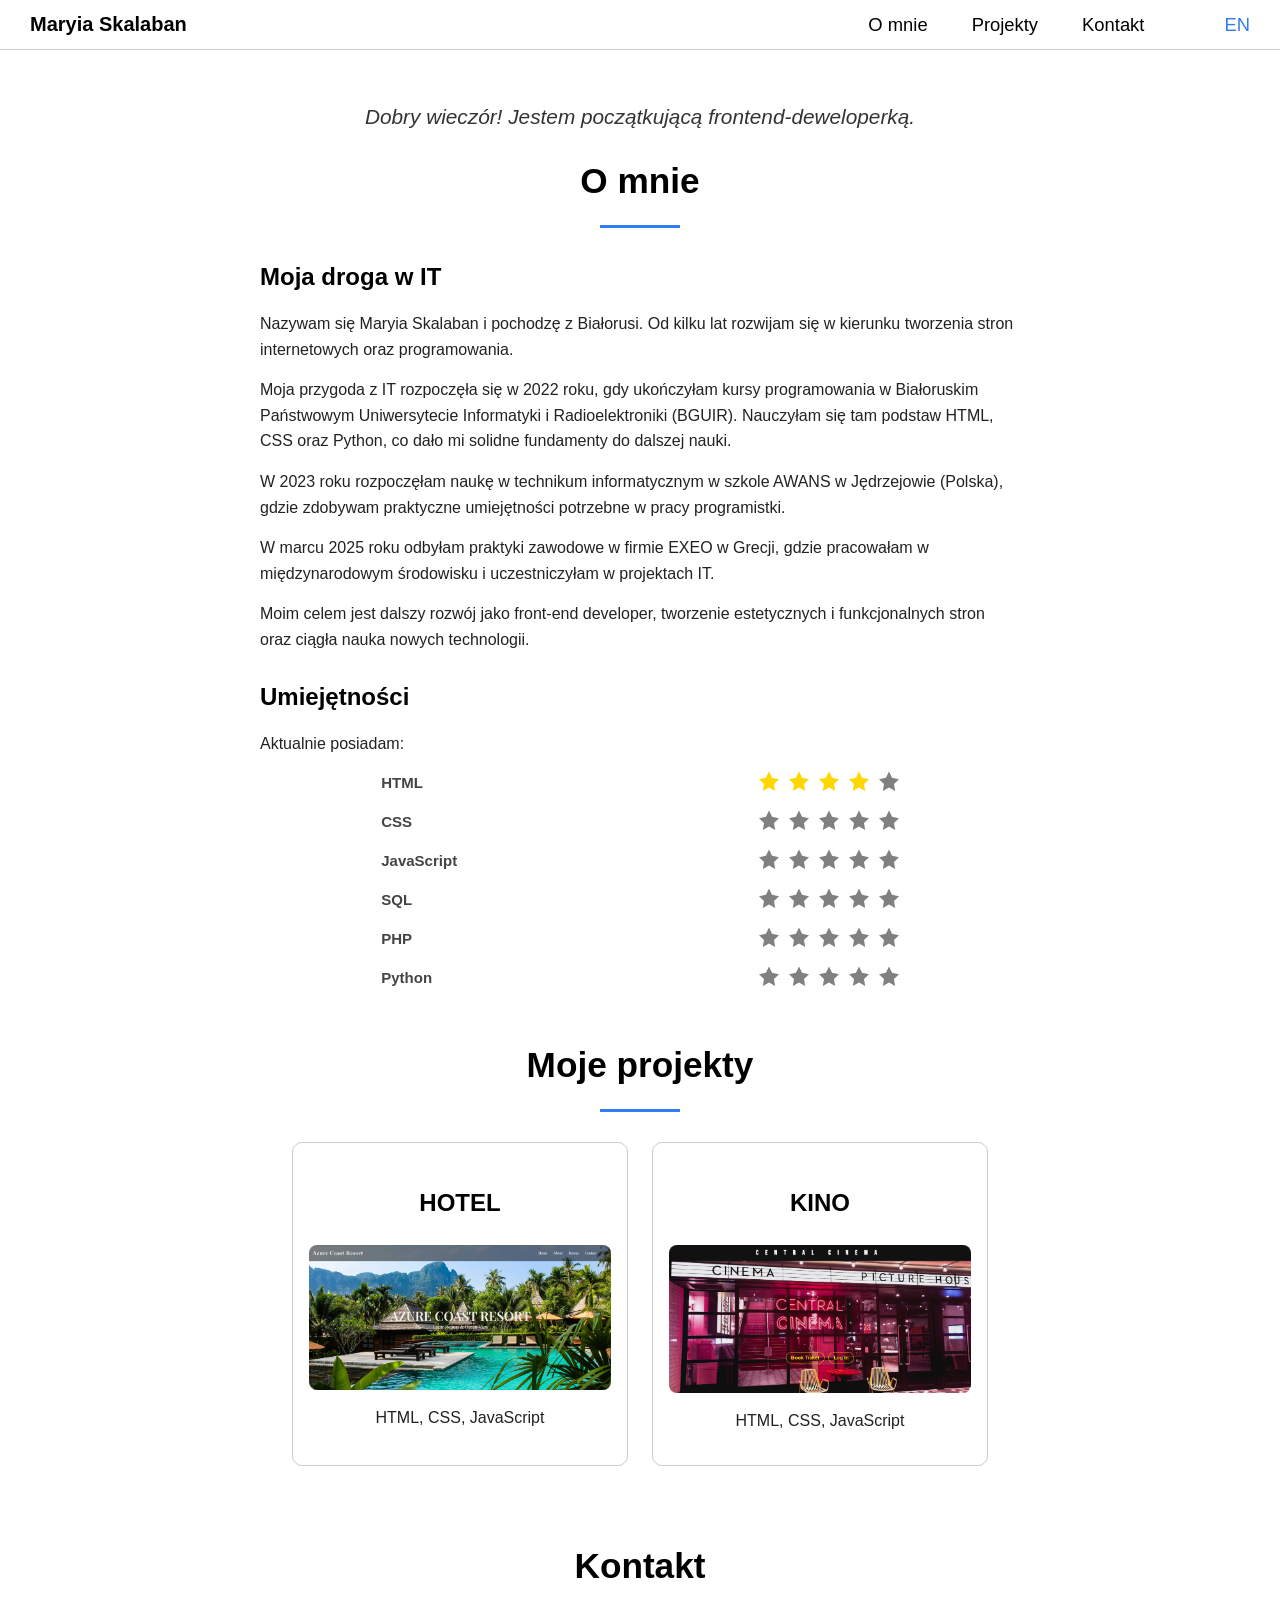
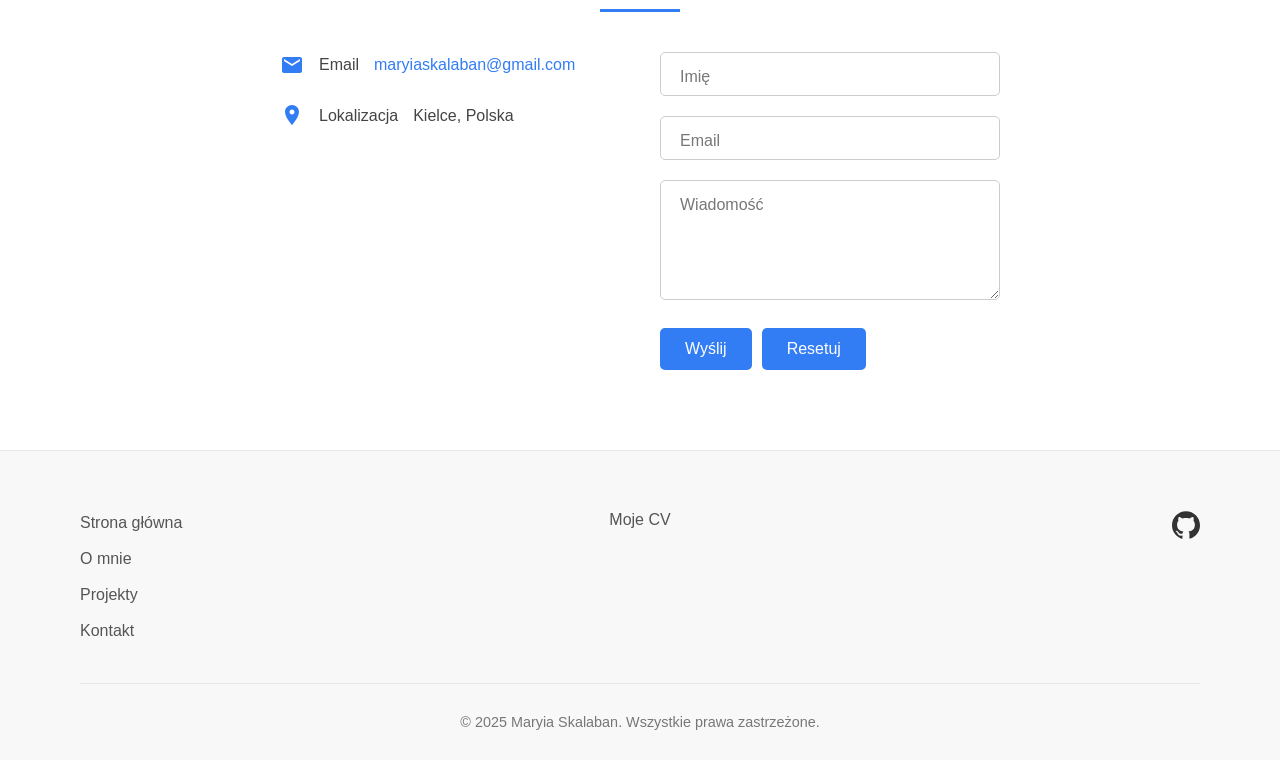
==== commit 0e08e135: "Update print statement from 'Hello' to 'Goodbye'" ====
--- a/index.html
+++ b/index.html
@@ -68,7 +68,6 @@
             <section id="about">
                 <h4 id="greeting" data-pl="Cześć! Jestem początkującą frontend-deweloperką." data-en="Hi! I'm a beginner frontend developer."></h4>
                 <h2 data-pl="O mnie" data-en="About me"></h2>
-                <img src="img/profil.jpg" alt="Maryia Skalaban" class="profile-pic" />
                 <h3 data-pl="Moja droga w IT" data-en="My Journey in IT"></h3>
         
                 <p data-pl="Nazywam się Maryia Skalaban i pochodzę z Białorusi. Od kilku lat rozwijam się w kierunku tworzenia stron internetowych oraz programowania."
--- a/style.css
+++ b/style.css
@@ -118,7 +118,10 @@
   cursor: pointer;
   font-size: 1.15rem;
   margin-left: 60px;
-}
+  /* transition: background-color 0.3s ease, color 0.3s ease; */
+}
+
+
 
 @media (max-width: 768px) {
 
@@ -381,6 +384,12 @@
   animation: fadeInOut 4s forwards;
 }
 
+.btn-group {
+  display: flex;
+  gap: 10px; 
+  justify-content: flex-start;  
+}
+
 #close-btn {
   position: absolute;
   top: 20px;
@@ -615,6 +624,7 @@
   background: #2a6bd8;
 }
 
+/* Мобильная версия для секции Contact */
 @media (max-width: 768px) {
   .contact {
     padding: 30px 15px;
@@ -676,6 +686,7 @@
   }
 }
 
+
 @media (max-width: 480px) {
   .contact {
     padding: 25px 10px;
@@ -735,6 +746,7 @@
   color: #327df4;
 }
 
+/* Центральный столбец - PDF документы */
 .footer-documents {
   flex: 1;
   display: flex;
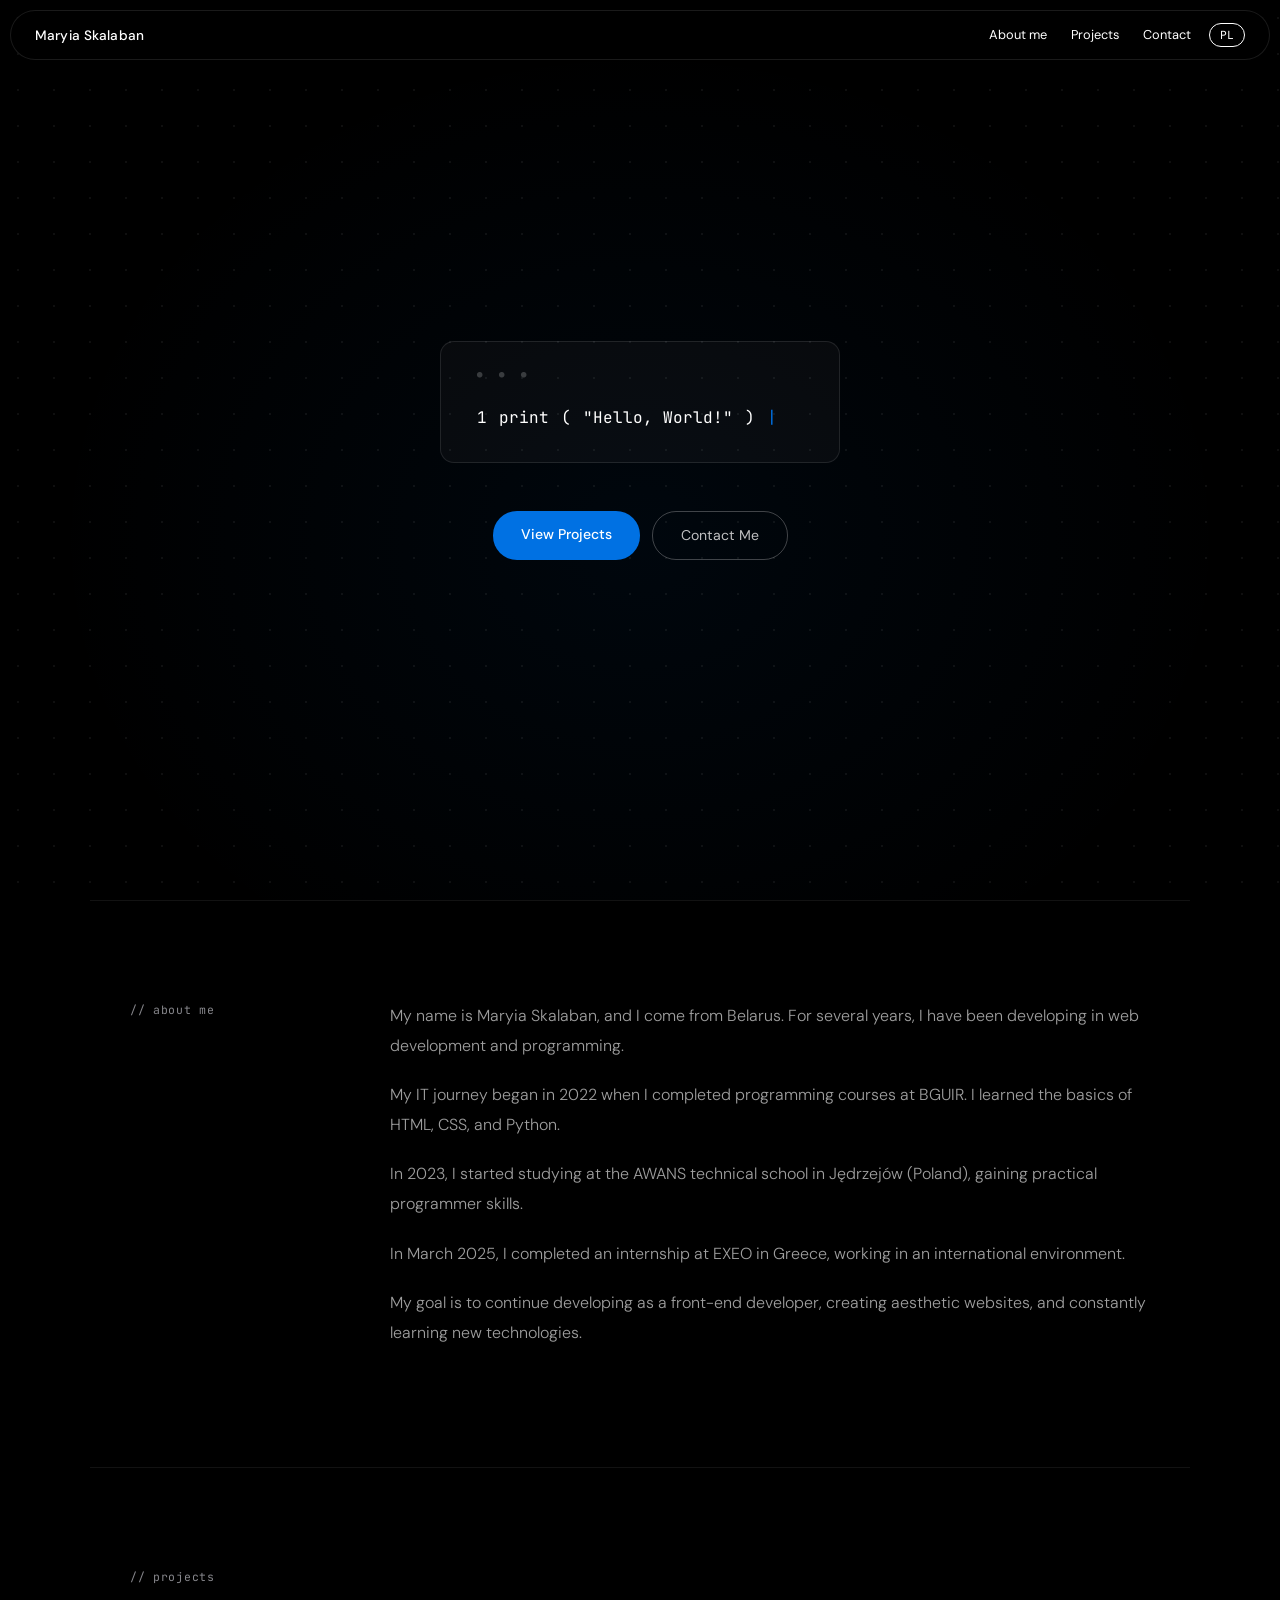
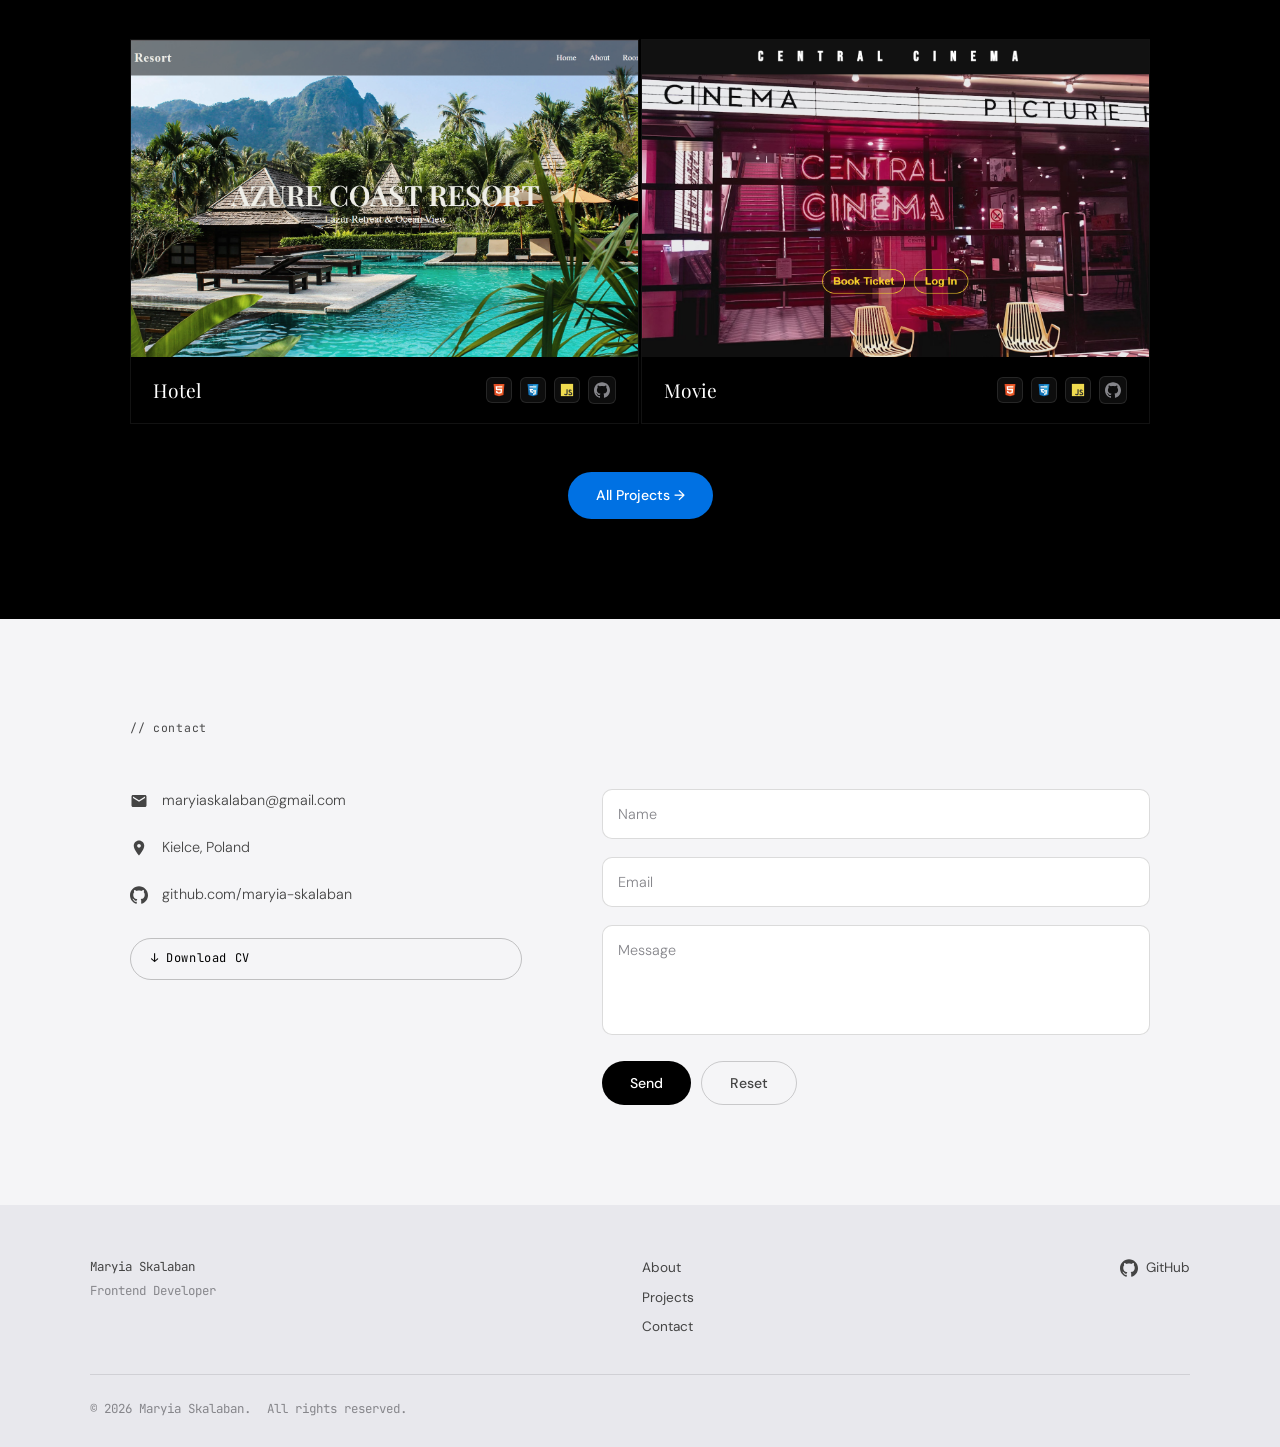
==== commit e5c4db6d: "Add files via upload" ====
--- a/index.html
+++ b/index.html
@@ -1,407 +1,247 @@
-<!DOCTYPE html>
-<html lang="en">
-<head>
-    <meta charset="UTF-8">
-    <meta name="viewport" content="width=device-width, initial-scale=1.0">
-    <title>Maryia Skalaban</title>
-    <link rel="stylesheet" href="style.css">
-</head>
-<body>
-    <div class="container">
-    <header class="header">
-    <div class="logo"><h1><a href="#">Maryia Skalaban</a></h1></div>
-        <button class="burger">
-            <span></span>
-            <span></span>
-            <span></span>
-        </button>
-        <nav class="nav-links">
-            <a href="#about" data-pl="O mnie" data-en="About me"></a>
-            <a href="#projects" data-pl="Projekty" data-en="Projects"></a>
-            <a href="#contact" data-pl="Kontakt" data-en="Contact"></a>
-            <button id="lang-toggle"></button>
-        </nav>
-    </header>
-   <script>
-    let lastScroll = 0;
-    
-    window.addEventListener("scroll", function() {
-        const currentScroll = window.pageYOffset;
-        const header = document.querySelector(".header");
-        
-        if (currentScroll <= 0) {
-            header.classList.remove("hidden");
-            return;
-        }
-        
-        if (currentScroll > lastScroll && !header.classList.contains("hidden")) {
-            header.classList.add("hidden");
-        } else if (currentScroll < lastScroll && header.classList.contains("hidden")) {
-            header.classList.remove("hidden");
-        }
-        
-        lastScroll = currentScroll;
-    });
-
-    document.addEventListener("DOMContentLoaded", () => {
-        const burger = document.querySelector(".burger");
-        const nav = document.querySelector(".nav-links");
-        const header = document.querySelector(".header");
-        const navLinks = document.querySelectorAll(".nav-links a");
-
-        burger.addEventListener("click", () => {
-            burger.classList.toggle("open");
-            nav.classList.toggle("active");
-            header.classList.toggle("menu-open");
-        });
-
-        navLinks.forEach(link => {
-            link.addEventListener("click", () => {
-                burger.classList.remove("open");
-                nav.classList.remove("active");
-                header.classList.remove("menu-open");
-            });
-        });
-    });
-    </script>
-        <main>
-            <section id="about">
-                <h4 id="greeting" data-pl="Cześć! Jestem początkującą frontend-deweloperką." data-en="Hi! I'm a beginner frontend developer."></h4>
-                <h2 data-pl="O mnie" data-en="About me"></h2>
-                <h3 data-pl="Moja droga w IT" data-en="My Journey in IT"></h3>
-        
-                <p data-pl="Nazywam się Maryia Skalaban i pochodzę z Białorusi. Od kilku lat rozwijam się w kierunku tworzenia stron internetowych oraz programowania."
-                   data-en="My name is Maryia Skalaban, and I come from Belarus. For several years, I have been developing in web development and programming."></p>
-        
-                <p data-pl="Moja przygoda z IT rozpoczęła się w 2022 roku, gdy ukończyłam kursy programowania w Białoruskim Państwowym Uniwersytecie Informatyki i Radioelektroniki (BGUIR). Nauczyłam się tam podstaw HTML, CSS oraz Python, co dało mi solidne fundamenty do dalszej nauki."
-                   data-en="My IT journey began in 2022 when I completed programming courses at the Belarusian State University of Informatics and Radioelectronics (BGUIR). I learned the basics of HTML, CSS, and Python there, which gave me a solid foundation for further learning."></p>
-        
-                <p data-pl="W 2023 roku rozpoczęłam naukę w technikum informatycznym w szkole AWANS w Jędrzejowie (Polska), gdzie zdobywam praktyczne umiejętności potrzebne w pracy programistki."
-                   data-en="In 2023, I started studying at the AWANS technical school in Jędrzejów (Poland), where I gain practical skills needed for work as a programmer."></p>
-        
-                <p data-pl="W marcu 2025 roku odbyłam praktyki zawodowe w firmie EXEO w Grecji, gdzie pracowałam w międzynarodowym środowisku i uczestniczyłam w projektach IT."
-                   data-en="In March 2025, I completed an internship at EXEO in Greece, where I worked in an international environment and participated in IT projects."></p>
-        
-                <p data-pl="Moim celem jest dalszy rozwój jako front-end developer, tworzenie estetycznych i funkcjonalnych stron oraz ciągła nauka nowych technologii."
-                   data-en="My goal is to continue developing as a front-end developer, creating aesthetic and functional websites, and constantly learning new technologies."></p>
-
-
-                <h3 data-pl="Umiejętności" data-en="Skills"></h3>
-                <p data-pl="Aktualnie posiadam:" data-en="Currently, I have:"></p>
-                <!-- HTML -->
-                <div class="skill" data-level="5">
-                    <div class="skill-title">HTML</div>
-                    <div class="stars-container">
-                    <div class="star"><svg viewBox="0 0 24 24"><path d="M12 .587l3.668 7.431L24 9.753l-6 5.847L19.416 24 12 19.771 4.584 24 6 15.6 0 9.753 8.332 8.018z"/></svg></div>
-                    <div class="star"><svg viewBox="0 0 24 24"><path d="M12 .587l3.668 7.431L24 9.753l-6 5.847L19.416 24 12 19.771 4.584 24 6 15.6 0 9.753 8.332 8.018z"/></svg></div>
-                    <div class="star"><svg viewBox="0 0 24 24"><path d="M12 .587l3.668 7.431L24 9.753l-6 5.847L19.416 24 12 19.771 4.584 24 6 15.6 0 9.753 8.332 8.018z"/></svg></div>
-                    <div class="star"><svg viewBox="0 0 24 24"><path d="M12 .587l3.668 7.431L24 9.753l-6 5.847L19.416 24 12 19.771 4.584 24 6 15.6 0 9.753 8.332 8.018z"/></svg></div>
-                    <div class="star"><svg viewBox="0 0 24 24"><path d="M12 .587l3.668 7.431L24 9.753l-6 5.847L19.416 24 12 19.771 4.584 24 6 15.6 0 9.753 8.332 8.018z"/></svg></div>
-                    </div>
-                </div>
-
-                <!-- CSS -->
-                <div class="skill" data-level="4">
-                    <div class="skill-title">CSS</div>
-                    <div class="stars-container">
-                    <div class="star"><svg viewBox="0 0 24 24"><path d="M12 .587l3.668 7.431L24 9.753l-6 5.847L19.416 24 12 19.771 4.584 24 6 15.6 0 9.753 8.332 8.018z"/></svg></div>
-                    <div class="star"><svg viewBox="0 0 24 24"><path d="M12 .587l3.668 7.431L24 9.753l-6 5.847L19.416 24 12 19.771 4.584 24 6 15.6 0 9.753 8.332 8.018z"/></svg></div>
-                    <div class="star"><svg viewBox="0 0 24 24"><path d="M12 .587l3.668 7.431L24 9.753l-6 5.847L19.416 24 12 19.771 4.584 24 6 15.6 0 9.753 8.332 8.018z"/></svg></div>
-                    <div class="star"><svg viewBox="0 0 24 24"><path d="M12 .587l3.668 7.431L24 9.753l-6 5.847L19.416 24 12 19.771 4.584 24 6 15.6 0 9.753 8.332 8.018z"/></svg></div>
-                    <div class="star"><svg viewBox="0 0 24 24"><path d="M12 .587l3.668 7.431L24 9.753l-6 5.847L19.416 24 12 19.771 4.584 24 6 15.6 0 9.753 8.332 8.018z"/></svg></div>
-                    </div>
-                </div>
-
-                <!-- JavaScript -->
-                <div class="skill" data-level="3">
-                    <div class="skill-title">JavaScript</div>
-                    <div class="stars-container">
-                    <div class="star"><svg viewBox="0 0 24 24"><path d="M12 .587l3.668 7.431L24 9.753l-6 5.847L19.416 24 12 19.771 4.584 24 6 15.6 0 9.753 8.332 8.018z"/></svg></div>
-                    <div class="star"><svg viewBox="0 0 24 24"><path d="M12 .587l3.668 7.431L24 9.753l-6 5.847L19.416 24 12 19.771 4.584 24 6 15.6 0 9.753 8.332 8.018z"/></svg></div>
-                    <div class="star"><svg viewBox="0 0 24 24"><path d="M12 .587l3.668 7.431L24 9.753l-6 5.847L19.416 24 12 19.771 4.584 24 6 15.6 0 9.753 8.332 8.018z"/></svg></div>
-                    <div class="star"><svg viewBox="0 0 24 24"><path d="M12 .587l3.668 7.431L24 9.753l-6 5.847L19.416 24 12 19.771 4.584 24 6 15.6 0 9.753 8.332 8.018z"/></svg></div>
-                    <div class="star"><svg viewBox="0 0 24 24"><path d="M12 .587l3.668 7.431L24 9.753l-6 5.847L19.416 24 12 19.771 4.584 24 6 15.6 0 9.753 8.332 8.018z"/></svg></div>
-                    </div>
-                </div>
-
-                <!-- SQL -->
-                <div class="skill" data-level="3">
-                    <div class="skill-title">SQL</div>
-                    <div class="stars-container">
-                    <div class="star"><svg viewBox="0 0 24 24"><path d="M12 .587l3.668 7.431L24 9.753l-6 5.847L19.416 24 12 19.771 4.584 24 6 15.6 0 9.753 8.332 8.018z"/></svg></div>
-                    <div class="star"><svg viewBox="0 0 24 24"><path d="M12 .587l3.668 7.431L24 9.753l-6 5.847L19.416 24 12 19.771 4.584 24 6 15.6 0 9.753 8.332 8.018z"/></svg></div>
-                    <div class="star"><svg viewBox="0 0 24 24"><path d="M12 .587l3.668 7.431L24 9.753l-6 5.847L19.416 24 12 19.771 4.584 24 6 15.6 0 9.753 8.332 8.018z"/></svg></div>
-                    <div class="star"><svg viewBox="0 0 24 24"><path d="M12 .587l3.668 7.431L24 9.753l-6 5.847L19.416 24 12 19.771 4.584 24 6 15.6 0 9.753 8.332 8.018z"/></svg></div>
-                    <div class="star"><svg viewBox="0 0 24 24"><path d="M12 .587l3.668 7.431L24 9.753l-6 5.847L19.416 24 12 19.771 4.584 24 6 15.6 0 9.753 8.332 8.018z"/></svg></div>
-                    </div>
-                </div>
-
-                <!-- PHP -->
-                <div class="skill" data-level="3">
-                    <div class="skill-title">PHP</div>
-                    <div class="stars-container">
-                    <div class="star"><svg viewBox="0 0 24 24"><path d="M12 .587l3.668 7.431L24 9.753l-6 5.847L19.416 24 12 19.771 4.584 24 6 15.6 0 9.753 8.332 8.018z"/></svg></div>
-                    <div class="star"><svg viewBox="0 0 24 24"><path d="M12 .587l3.668 7.431L24 9.753l-6 5.847L19.416 24 12 19.771 4.584 24 6 15.6 0 9.753 8.332 8.018z"/></svg></div>
-                    <div class="star"><svg viewBox="0 0 24 24"><path d="M12 .587l3.668 7.431L24 9.753l-6 5.847L19.416 24 12 19.771 4.584 24 6 15.6 0 9.753 8.332 8.018z"/></svg></div>
-                    <div class="star"><svg viewBox="0 0 24 24"><path d="M12 .587l3.668 7.431L24 9.753l-6 5.847L19.416 24 12 19.771 4.584 24 6 15.6 0 9.753 8.332 8.018z"/></svg></div>
-                    <div class="star"><svg viewBox="0 0 24 24"><path d="M12 .587l3.668 7.431L24 9.753l-6 5.847L19.416 24 12 19.771 4.584 24 6 15.6 0 9.753 8.332 8.018z"/></svg></div>
-                    </div>
-                </div>
-
-                <!-- Python -->
-                <div class="skill" data-level="2">
-                    <div class="skill-title">Python</div>
-                    <div class="stars-container">
-                    <div class="star"><svg viewBox="0 0 24 24"><path d="M12 .587l3.668 7.431L24 9.753l-6 5.847L19.416 24 12 19.771 4.584 24 6 15.6 0 9.753 8.332 8.018z"/></svg></div>
-                    <div class="star"><svg viewBox="0 0 24 24"><path d="M12 .587l3.668 7.431L24 9.753l-6 5.847L19.416 24 12 19.771 4.584 24 6 15.6 0 9.753 8.332 8.018z"/></svg></div>
-                    <div class="star"><svg viewBox="0 0 24 24"><path d="M12 .587l3.668 7.431L24 9.753l-6 5.847L19.416 24 12 19.771 4.584 24 6 15.6 0 9.753 8.332 8.018z"/></svg></div>
-                    <div class="star"><svg viewBox="0 0 24 24"><path d="M12 .587l3.668 7.431L24 9.753l-6 5.847L19.416 24 12 19.771 4.584 24 6 15.6 0 9.753 8.332 8.018z"/></svg></div>
-                    <div class="star"><svg viewBox="0 0 24 24"><path d="M12 .587l3.668 7.431L24 9.753l-6 5.847L19.416 24 12 19.771 4.584 24 6 15.6 0 9.753 8.332 8.018z"/></svg></div>
-                    </div>
-                </div>
-                <!-- Script stars animation -->
-                <script>
-                const starSVG = `
-                    <svg width="24" height="24" viewBox="0 0 24 24" fill="none">
-                    <path d="M12 2L14.9 8.6L22 9.3L17 14.1L18.3 21.2L12 17.8L5.7 21.2L7 14.1L2 9.3L9.1 8.6L12 2Z" 
-                        fill="none" stroke="gold" stroke-width="1.5" />
-                    </svg>
-                `;
-
-                function createStars() {
-                    document.querySelectorAll('.stars-container').forEach(container => {
-                    });
-                }
-
-                function createSparks(star) {
-                    for (let i = 0; i < 6; i++) {
-                    const spark = document.createElement('div');
-                    spark.classList.add('spark');
-                    const angle = Math.random() * 2 * Math.PI;
-                    const distance = 30 + Math.random() * 30;
-                    const x = Math.cos(angle) * distance + 'px';
-                    const y = Math.sin(angle) * distance + 'px';
-                    spark.style.setProperty('--x', x);
-                    spark.style.setProperty('--y', y);
-                    star.appendChild(spark);
-                    setTimeout(() => spark.remove(), 1000);
-                    }
-                }
-
-                function animateSkills() {
-                    const skills = document.querySelectorAll('.skill');
-                    skills.forEach((skill, skillIndex) => {
-                    const stars = skill.querySelectorAll('.star');
-                    const level = parseInt(skill.dataset.level);
-                    stars.forEach((star, starIndex) => {
-                        setTimeout(() => {
-                        if (starIndex < level) {
-                            star.classList.add('filled');
-                            createSparks(star);
-                        }
-                        }, skillIndex * 1000 + starIndex * 200);
-                    });
-                    });
-                }
-
-                let animated = false;
-                window.addEventListener('scroll', () => {
-                    const trigger = document.querySelector('.skill');
-                    if (!animated && trigger && trigger.getBoundingClientRect().top < window.innerHeight) {
-                    animated = true;
-                    createStars();
-                    animateSkills();
-                    }
-                }); 
-                </script>
-            <section id="projects">
-                <h2 data-pl="Moje projekty" data-en="My projects"></h2>
-                <div class="projects-grid">
-                    <div class="project" data-url="https://maryia-skalaban.github.io/hotel">
-                        <h3 data-pl="HOTEL" data-en="HOTEL"></h3>
-                        <img src="img/hotel-screenshot.png" alt="HOTEL Screenshot">
-                        <p>HTML, CSS, JavaScript</p>
-                    </div>
-                    <div class="project" data-url="https://maryia-skalaban.github.io/movie">
-                        <h3 data-pl="KINO" data-en="MOVIE"></h3>
-                        <img src="img/movie-screenshot.png" alt="Movie Screenshot">
-                        <p>HTML, CSS, JavaScript</p>
-                    </div>
-                </div>
-
-                <div id="overlay">
-                    <iframe src="" frameborder="0"></iframe>
-                    <div id="fullscreen-hint" data-pl="Wyjście klawiszem ESC" data-en="Press ESC to exit"></div>
-                    <button id="close-btn">⛶</button>
-                </div>
-            </section>
-            <!-- Script for projects section -->
-            <script>
-            document.addEventListener("DOMContentLoaded", () => {
-            const projects = document.querySelectorAll(".project");
-            const overlay = document.getElementById("overlay");
-            const iframe = overlay.querySelector("iframe");
-            const hint = document.getElementById("fullscreen-hint");
-            const closeBtn = document.getElementById("close-btn");
-
-            const lang = document.documentElement.lang || "pl"; // automatyczny język
-
-            projects.forEach(project => {
-                project.addEventListener("click", () => {
-                const url = project.dataset.url;
-                iframe.src = url;
-                overlay.style.display = "flex";
-                showHint(lang);
-                });
-            });
-
-            function showHint(lang) {
-                const text = hint.dataset[lang] || hint.dataset["en"];
-                hint.textContent = text;
-                hint.style.opacity = 1;
-                hint.style.animation = "fadeInOut 4s forwards";
-            }
-
-            function closeOverlay() {
-                overlay.style.display = "none";
-                iframe.src = "";
-                hint.textContent = "";
-                hint.style.opacity = 0;
-            }
-
-            closeBtn.addEventListener("click", closeOverlay);
-
-            document.addEventListener("keydown", (e) => {
-                if (e.key === "Escape" && overlay.style.display === "flex") {
-                closeOverlay();
-                }
-            });
-            });
-            </script>
-            <section id="contact">
-                <h2 data-pl="Kontakt" data-en="Contact"></h2>
-                <div class="contact-container">
-                    <div class="contact-info">
-                        <div class="contact-item">
-                            <svg class="contact-icon" viewBox="0 0 24 24">
-                                <path d="M20 4H4c-1.1 0-1.99.9-1.99 2L2 18c0 1.1.9 2 2 2h16c1.1 0 2-.9 2-2V6c0-1.1-.9-2-2-2zm0 4l-8 5-8-5V6l8 5 8-5v2z"/>
-                            </svg>
-                            <span data-pl="Email" data-en="Email"></span>
-                            <a href="mailto:maryiaskalaban@gmail.com">maryiaskalaban@gmail.com</a>
-                        </div>
-                        <div class="contact-item">
-                            <svg class="contact-icon" viewBox="0 0 24 24">
-                                <path d="M12 2C8.13 2 5 5.13 5 9c0 5.25 7 13 7 13s7-7.75 7-13c0-3.87-3.13-7-7-7zm0 9.5c-1.38 0-2.5-1.12-2.5-2.5s1.12-2.5 2.5-2.5 2.5 1.12 2.5 2.5-1.12 2.5-2.5 2.5z"/>
-                            </svg>
-                            <span data-pl="Lokalizacja" data-en="Location"></span>
-                            <span data-pl="Kielce, Polska" data-en="Kiece, Poland"></span>
-                        </div>
-                    </div>
-                    <form action="https://formspree.io/f/mblybvrp" method="POST" class="contact-form">
-                    <div class="form-group">
-                        <input type="text" name="name" placeholder=" " required>
-                        <label data-pl="Imię" data-en="Name"></label>
-                    </div>
-                    <div class="form-group">
-                        <input type="email" name="email" placeholder=" " required>
-                        <label data-pl="Email" data-en="Email"></label>
-                    </div>
-                    <div class="form-group">
-                        <textarea name="message" placeholder=" " required></textarea>
-                        <label data-pl="Wiadomość" data-en="Message"></label>
-                    </div>
-                    <div class="btn-group">
-                        <button type="submit" class="btn" data-pl="Wyślij" data-en="Send">Wyślij</button>
-                        <button type="reset" class="btn" data-pl="Resetuj" data-en="Reset">Resetuj</button>
-                    </div>
-                    </form>
-                </div>
-            </section>
-        </main>   
-    </div>
-        <footer class="footer">
-        <div class="footer-container">
-            <div class="footer-content">
-            <div class="footer-links">
-                <a href="#" data-pl="Strona główna" data-en="Home"></a>
-                <a href="#about" data-pl="O mnie" data-en="About"></a>
-                <a href="#projects" data-pl="Projekty" data-en="Projects"></a>
-                <a href="#contact" data-pl="Kontakt" data-en="Contact"></a>
-            </div>
-
-            <div class="footer-documents">
-                <a href="Maryia Skalaban CV.pdf" download class="document-link">
-                <span data-pl="Moje CV" data-en="My CV"></span>
-                </a>
-            </div>
-
-            <div class="social-links">
-                <a href="https://github.com/maryia-skalaban" aria-label="GitHub">
-                    <svg class="social-icon github-icon" viewBox="0 0 24 24">
-                        <path d="M12 .297c-6.63 0-12 5.373-12 12 0 5.303 3.438 9.8 8.205 11.385.6.113.82-.258.82-.577 0-.285-.01-1.04-.015-2.04-3.338.724-4.042-1.61-4.042-1.61C4.422 18.07 3.633 17.7 3.633 17.7c-1.087-.744.084-.729.084-.729 1.205.084 1.838 1.236 1.838 1.236 1.07 1.835 2.809 1.305 3.495.998.108-.776.417-1.305.76-1.605-2.665-.3-5.466-1.332-5.466-5.93 0-1.31.465-2.38 1.235-3.22-.135-.303-.54-1.523.105-3.176 0 0 1.005-.322 3.3 1.23.96-.267 1.98-.399 3-.405 1.02.006 2.04.138 3 .405 2.28-1.552 3.285-1.23 3.285-1.23.645 1.653.24 2.873.12 3.176.765.84 1.23 1.91 1.23 3.22 0 4.61-2.805 5.625-5.475 5.92.42.36.81 1.096.81 2.22 0 1.606-.015 2.896-.015 3.286 0 .315.21.69.825.57C20.565 22.092 24 17.592 24 12.297c0-6.627-5.373-12-12-12"/>
-                    </svg>
-                </a>
-            </div>
-            </div>
-
-            <div class="footer-bottom">
-        <p data-pl="© 2025 Maryia Skalaban. Wszystkie prawa zastrzeżone." data-en="© 2025 Maryia Skalaban. All rights reserved."></p>
-            </div>
-        </div>
-        </footer>
-    <script>
-document.addEventListener('DOMContentLoaded', () => {
-  const langToggleBtn = document.getElementById('lang-toggle');
-  const greetingEl = document.getElementById('greeting');
-  let currentLang = 'pl';
-
-  function switchLanguage(lang) {
-    document.querySelectorAll('[data-pl][data-en]').forEach(el => {
-      if (el.id === 'greeting') return;
-      el.textContent = lang === 'pl' ? el.getAttribute('data-pl') : el.getAttribute('data-en');
-    });
-    updateGreeting();
-  }
-
-  function updateButtonText() {
-    langToggleBtn.textContent = currentLang === 'pl' ? 'EN' : 'PL';
-  }
-
-  function getGreeting(lang) {
-    const hour = new Date().getHours();
-    if (lang === 'pl') {
-      if (hour >= 5 && hour < 18) return 'Dzień dobry! Jestem początkującą frontend-deweloperką.';
-      return 'Dobry wieczór! Jestem początkującą frontend-deweloperką.';
-    } else {
-      if (hour >= 5 && hour < 18) return 'Good day! I\'m a beginner frontend developer.';
-      return 'Good evening! I\'m a beginner frontend developer.';
-    }
-  }
-
-  function updateGreeting() {
-    if (greetingEl) greetingEl.textContent = getGreeting(currentLang);
-  }
-
-  switchLanguage(currentLang);
-  updateButtonText();
-
-  langToggleBtn.addEventListener('click', () => {
-    currentLang = currentLang === 'pl' ? 'en' : 'pl';
-    switchLanguage(currentLang);
-    updateButtonText();
-  });
-
-  document.querySelectorAll('.project-preview').forEach(preview => {
-    const image = preview.querySelector('.project-image');
-    image.addEventListener('click', () => {
-      const title = preview.getAttribute('data-title') || '';
-      const url = preview.getAttribute('data-url') || '';
-      openFullscreen(title, url);
-    });
-  });
-});
-
-
-    </script>
-</body>
-</html>
+<!DOCTYPE html>
+<html lang="en">
+<head>
+  <meta charset="UTF-8">
+  <meta name="viewport" content="width=device-width, initial-scale=1.0">
+  <title>Maryia Skalaban</title>
+  <link rel="preconnect" href="https://fonts.googleapis.com">
+  <link rel="preconnect" href="https://fonts.gstatic.com" crossorigin>
+  <link href="https://fonts.googleapis.com/css2?family=JetBrains+Mono:wght@300;400;500&family=Playfair+Display:ital,wght@0,400;0,700;1,400&family=DM+Sans:ital,opsz,wght@0,9..40,300;0,9..40,400;0,9..40,500;1,9..40,300&display=swap" rel="stylesheet">
+  <link rel="stylesheet" href="style.css">
+</head>
+<body>
+
+  <!-- HEADER -->
+  <header class="header" id="header">
+    <div class="logo">
+      <a href="#hero">Maryia Skalaban</a>
+    </div>
+    <nav class="nav">
+      <a href="#about" data-pl="O mnie" data-en="About me">About me</a>
+      <a href="#projects" data-pl="Projekty" data-en="Projects">Projects</a>
+      <a href="#contact" data-pl="Kontakt" data-en="Contact">Contact</a>
+      <button id="lang-toggle">PL</button>
+    </nav>
+  </header>
+
+  <!-- HERO -->
+  <section class="hero" id="hero">
+    <div class="hero-content" id="hero-content">
+      <div class="code-block" id="code-block" aria-label="Code animation">
+        <div class="code-line"><span class="c-gray">1</span> <span class="c-blue">print</span><span class="c-white">(</span><span class="c-yellow">"Hello, World!"</span><span class="c-white">)</span><span class="cursor" id="cursor">|</span></div>
+      </div>
+      <div class="hero-buttons" id="hero-buttons">
+        <a href="projects.html" class="btn-primary" data-pl="Zobacz projekty" data-en="View Projects">View Projects</a>
+        <a href="#contact" class="btn-ghost" data-pl="Kontakt" data-en="Contact Me">Contact Me</a>
+      </div>
+    </div>
+  </section>
+
+  <!-- ABOUT -->
+  <section class="about-section" id="about">
+    <div class="about-grid">
+      <div class="about-label reveal">
+        <span class="mono dim" data-pl="// o mnie" data-en="// about me">// about me</span>
+      </div>
+      <div class="about-content">
+        <p class="reveal" data-en="My name is Maryia Skalaban, and I come from Belarus. For several years, I have been developing in web development and programming." data-pl="Nazywam się Maryia Skalaban i pochodzę z Białorusi. Od kilku lat rozwijam się w kierunku tworzenia stron internetowych oraz programowania.">My name is Maryia Skalaban, and I come from Belarus. For several years, I have been developing in web development and programming.</p>
+        <p class="reveal" data-en="My IT journey began in 2022 when I completed programming courses at BGUIR. I learned the basics of HTML, CSS, and Python." data-pl="Moja przygoda z IT rozpoczęła się w 2022 roku, gdy ukończyłam kursy programowania w BGUIR. Nauczyłam się tam podstaw HTML, CSS oraz Python.">My IT journey began in 2022 when I completed programming courses at BGUIR. I learned the basics of HTML, CSS, and Python.</p>
+        <p class="reveal" data-en="In 2023, I started studying at the AWANS technical school in Jędrzejów (Poland), gaining practical programmer skills." data-pl="W 2023 roku rozpoczęłam naukę w technikum AWANS w Jędrzejowie (Polska), gdzie zdobywam praktyczne umiejętności programistki.">In 2023, I started studying at the AWANS technical school in Jędrzejów (Poland), gaining practical programmer skills.</p>
+        <p class="reveal" data-en="In March 2025, I completed an internship at EXEO in Greece, working in an international environment." data-pl="W marcu 2025 roku odbyłam praktyki w firmie EXEO w Grecji, gdzie pracowałam w środowisku międzynarodowym.">In March 2025, I completed an internship at EXEO in Greece, working in an international environment.</p>
+        <p class="reveal" data-en="My goal is to continue developing as a front-end developer, creating aesthetic websites, and constantly learning new technologies." data-pl="Moim celem jest dalszy rozwój jako front-end developer, tworzenie estetycznych stron oraz ciągła nauka nowych technologii.">My goal is to continue developing as a front-end developer, creating aesthetic websites, and constantly learning new technologies.</p>
+      </div>
+    </div>
+  </section>
+
+  <!-- STACK
+  <section class="stack-section" id="stack">
+    <div class="section-header">
+      <span class="mono dim label reveal" data-pl="// technologie" data-en="// technologies">// technologies</span>
+      <h2 class="section-title reveal" data-pl="Czym pracuję" data-en="What I work with">What I work with</h2>
+    </div>
+    <div class="stack-grid">
+      <div class="stack-card reveal">
+        <span class="stack-num mono">01</span>
+        <div class="stack-top">
+          <svg class="tech-icon" viewBox="0 0 32 32"><path fill="#e34f26" d="M5.902 27.201L3.655 2h24.69l-2.25 25.197L15.985 30z"/><path fill="#ef652a" d="M16 27.858l8.17-2.265 1.922-21.532H16z"/><path fill="#fff" d="M16 13.407h-4.09l-.282-3.165H16V7.151H8.25l.074.83.759 8.517H16zm0 8.027l-.014.004-3.442-.929-.22-2.465H9.221l.433 4.852 6.332 1.758.014-.004z"/><path fill="#fff" d="M15.989 13.407v3.091h3.806l-.358 4.009-3.448.93v3.208l6.337-1.757.047-.522.726-8.137.075-.822zm0-6.256v3.091h7.466l.062-.694.141-1.567.074-.83z"/></svg>
+          <h3>HTML</h3>
+        </div>
+        <p data-pl="Semantyczny, dostępny markup." data-en="Semantic, accessible markup.">Semantic, accessible markup.</p>
+        <div class="stack-bar"><div class="stack-fill" data-w="95"></div></div>
+      </div>
+      <div class="stack-card reveal">
+        <span class="stack-num mono">02</span>
+        <div class="stack-top">
+          <svg class="tech-icon" viewBox="0 0 32 32"><path fill="#1572b6" d="M5.902 27.201L3.655 2h24.69l-2.25 25.197L15.985 30z"/><path fill="#33a9dc" d="M16 27.858l8.17-2.265 1.922-21.532H16z"/><path fill="#fff" d="M16 13.407H8.09l.282 3.165H16v-3.165zm0-6.256H7.836l.285 3.091H16V7.151zm0 12.481h-.014l-3.442-.929-.22-2.465H9.221l.433 4.852 6.332 1.758.014-.004V19.632z"/><path fill="#ebebeb" d="M15.989 16.572v3.06h3.449l-.326 3.683-3.123.843v3.208l6.337-1.757.047-.522.726-8.137.075-.822-7.185.444zm.011-9.421v3.091h7.17l.062-.694.141-1.567.074-.83H16z"/></svg>
+          <h3>CSS</h3>
+        </div>
+        <p data-pl="Animacje, responsywność, layout." data-en="Animations, responsiveness, layout.">Animations, responsiveness, layout.</p>
+        <div class="stack-bar"><div class="stack-fill" data-w="80"></div></div>
+      </div>
+      <div class="stack-card reveal">
+        <span class="stack-num mono">03</span>
+        <div class="stack-top">
+          <svg class="tech-icon" viewBox="0 0 32 32"><path fill="#f0db4f" d="M2 2h28v28H2z"/><path fill="#323330" d="M20.809 23.875a2.866 2.866 0 0 0 2.6 1.6c1.09 0 1.787-.545 1.787-1.3 0-.9-.716-1.222-1.916-1.747l-.658-.282c-1.9-.809-3.16-1.822-3.16-3.964 0-1.973 1.5-3.476 3.853-3.476a3.889 3.889 0 0 1 3.742 2.107L25.176 18.4a1.791 1.791 0 0 0-1.685-1.124 1.145 1.145 0 0 0-1.258 1.143c0 .8.493 1.124 1.63 1.617l.658.282c2.239.959 3.5 1.939 3.5 4.14 0 2.372-1.861 3.668-4.362 3.668a5.061 5.061 0 0 1-4.8-2.691zm-9.295.228c.435.77.835 1.421 1.78 1.421.909 0 1.483-.355 1.483-1.733v-9.385h2.66v9.418c0 2.854-1.673 4.151-4.117 4.151a4.271 4.271 0 0 1-4.135-2.544z"/></svg>
+          <h3>JavaScript</h3>
+        </div>
+        <p data-pl="DOM, eventy, interakcje." data-en="DOM, events, interactions.">DOM, events, interactions.</p>
+        <div class="stack-bar"><div class="stack-fill" data-w="65"></div></div>
+      </div>
+      <div class="stack-card reveal">
+        <span class="stack-num mono">04</span>
+        <div class="stack-top">
+          <svg class="tech-icon" viewBox="0 0 32 32"><path fill="#00618a" d="M16 2C8.268 2 2 8.268 2 16s6.268 14 14 14 14-6.268 14-14S23.732 2 16 2z"/><path fill="#e48e00" d="M16 4c6.617 0 12 5.383 12 12s-5.383 12-12 12S4 22.617 4 16 9.383 4 16 4z"/><path fill="#fff" d="M16 6c-5.52 0-10 4.48-10 10s4.48 10 10 10 10-4.48 10-10S21.52 6 16 6zm0 3c1.246 0 2 .672 2 1.5 0 .972-.91 1.75-2 1.75S14 11.472 14 10.5C14 9.672 14.754 9 16 9zm-3 4h6v1h-1v5h1v1h-6v-1h1v-5h-1v-1z"/></svg>
+          <h3>SQL</h3>
+        </div>
+        <p data-pl="Zapytania, bazy danych." data-en="Queries, databases.">Queries, databases.</p>
+        <div class="stack-bar"><div class="stack-fill" data-w="60"></div></div>
+      </div>
+      <div class="stack-card reveal">
+        <span class="stack-num mono">05</span>
+        <div class="stack-top">
+          <svg class="tech-icon" viewBox="0 0 32 32"><path fill="#777bb3" d="M16 2C8.268 2 2 8.268 2 16s6.268 14 14 14 14-6.268 14-14S23.732 2 16 2z"/><path fill="#fff" d="M8.852 19.474h1.356l-.457 2.31H8.4l.452-2.31zm6.426-7.4l.52-2.636H14.44l-.519 2.636h1.357zm-6.52 4.867l.52-2.637H7.9l-.52 2.637h1.378zm1.247-6.334h-1.38l-.52 2.636h1.38l.52-2.636zm9.574 0h-1.38l-.52 2.636h1.38l.52-2.636zm-6.52 0h-1.38l-.52 2.636h1.38l.52-2.636z"/></svg>
+          <h3>PHP</h3>
+        </div>
+        <p data-pl="Backend, formularze." data-en="Backend, forms.">Backend, forms.</p>
+        <div class="stack-bar"><div class="stack-fill" data-w="55"></div></div>
+      </div>
+      <div class="stack-card reveal">
+        <span class="stack-num mono">06</span>
+        <div class="stack-top">
+          <svg class="tech-icon" viewBox="0 0 32 32"><path fill="#ffd845" d="M16 3C8.832 3 3 8.832 3 16s5.832 13 13 13 13-5.832 13-13S23.168 3 16 3z"/><path fill="#3d7aad" d="M16 5c6.065 0 11 4.935 11 11s-4.935 11-11 11S5 22.065 5 16 9.935 5 16 5z"/><path fill="#ffe873" d="M16 6c5.523 0 10 4.477 10 10s-4.477 10-10 10S6 21.523 6 16 10.477 6 16 6z"/><path fill="#3d7aad" d="M11 10.5v5.25c0 2.071 1.679 3.75 3.75 3.75s3.75-1.679 3.75-3.75V10.5H17v5.25c0 1.243-1.007 2.25-2.25 2.25S12.5 16.993 12.5 15.75V10.5H11zm8.75 0V19H21v-3.25H22.5v-1.5H21V10.5h-1.25z"/></svg>
+          <h3>Python</h3>
+        </div>
+        <p data-pl="Scripting, podstawy." data-en="Scripting, basics.">Scripting, basics.</p>
+        <div class="stack-bar"><div class="stack-fill" data-w="45"></div></div>
+      </div>
+    </div>
+  </section> -->
+
+  <!-- PROJECTS PREVIEW -->
+  <section class="projects-section" id="projects">
+    <div class="section-header">
+      <span class="mono dim label reveal" data-pl="// projekty" data-en="// projects">// projects</span>
+    </div>
+    <div class="projects-preview">
+      <div class="project-thumb reveal">
+        <div class="thumb-img">
+          <img src="img/hotel-screenshot.png" alt="Hotel">
+        </div>
+        <div class="thumb-info">
+          <h3>Hotel</h3>
+          <div class="proj-bar-right">
+            <span class="tech-pill">
+              <svg width="14" height="14" viewBox="0 0 32 32"><path fill="#e34f26" d="M5.902 27.201L3.655 2h24.69l-2.25 25.197L15.985 30z"/><path fill="#ef652a" d="M16 27.858l8.17-2.265 1.922-21.532H16z"/><path fill="#fff" d="M16 13.407h-4.09l-.282-3.165H16V7.151H8.25l.074.83.759 8.517H16zm0 8.027l-.014.004-3.442-.929-.22-2.465H9.221l.433 4.852 6.332 1.758.014-.004z"/><path fill="#fff" d="M15.989 13.407v3.091h3.806l-.358 4.009-3.448.93v3.208l6.337-1.757.047-.522.726-8.137.075-.822zm0-6.256v3.091h7.466l.062-.694.141-1.567.074-.83z"/></svg>
+            </span>
+            <span class="tech-pill">
+              <svg width="14" height="14" viewBox="0 0 32 32"><path fill="#1572b6" d="M5.902 27.201L3.655 2h24.69l-2.25 25.197L15.985 30z"/><path fill="#33a9dc" d="M16 27.858l8.17-2.265 1.922-21.532H16z"/><path fill="#fff" d="M16 13.407H8.09l.282 3.165H16v-3.165zm0-6.256H7.836l.285 3.091H16V7.151zm0 12.481h-.014l-3.442-.929-.22-2.465H9.221l.433 4.852 6.332 1.758.014-.004V19.632z"/><path fill="#ebebeb" d="M15.989 16.572v3.06h3.449l-.326 3.683-3.123.843v3.208l6.337-1.757.047-.522.726-8.137.075-.822-7.185.444zm.011-9.421v3.091h7.17l.062-.694.141-1.567.074-.83H16z"/></svg>
+            </span>
+            <span class="tech-pill">
+              <svg width="14" height="14" viewBox="0 0 32 32"><path fill="#f0db4f" d="M2 2h28v28H2z"/><path fill="#323330" d="M20.809 23.875a2.866 2.866 0 0 0 2.6 1.6c1.09 0 1.787-.545 1.787-1.3 0-.9-.716-1.222-1.916-1.747l-.658-.282c-1.9-.809-3.16-1.822-3.16-3.964 0-1.973 1.5-3.476 3.853-3.476a3.889 3.889 0 0 1 3.742 2.107L25.176 18.4a1.791 1.791 0 0 0-1.685-1.124 1.145 1.145 0 0 0-1.258 1.143c0 .8.493 1.124 1.63 1.617l.658.282c2.239.959 3.5 1.939 3.5 4.14 0 2.372-1.861 3.668-4.362 3.668a5.061 5.061 0 0 1-4.8-2.691zm-9.295.228c.435.77.835 1.421 1.78 1.421.909 0 1.483-.355 1.483-1.733v-9.385h2.66v9.418c0 2.854-1.673 4.151-4.117 4.151a4.271 4.271 0 0 1-4.135-2.544z"/></svg>
+            </span>
+            <a class="proj-github" href="https://maryia-skalaban.github.io/hotel" target="_blank" title="GitHub" onclick="event.stopPropagation()">
+              <svg width="16" height="16" viewBox="0 0 24 24" fill="currentColor"><path d="M12 .297c-6.63 0-12 5.373-12 12 0 5.303 3.438 9.8 8.205 11.385.6.113.82-.258.82-.577 0-.285-.01-1.04-.015-2.04-3.338.724-4.042-1.61-4.042-1.61C4.422 18.07 3.633 17.7 3.633 17.7c-1.087-.744.084-.729.084-.729 1.205.084 1.838 1.236 1.838 1.236 1.07 1.835 2.809 1.305 3.495.998.108-.776.417-1.305.76-1.605-2.665-.3-5.466-1.332-5.466-5.93 0-1.31.465-2.38 1.235-3.22-.135-.303-.54-1.523.105-3.176 0 0 1.005-.322 3.3 1.23.96-.267 1.98-.399 3-.405 1.02.006 2.04.138 3 .405 2.28-1.552 3.285-1.23 3.285-1.23.645 1.653.24 2.873.12 3.176.765.84 1.23 1.91 1.23 3.22 0 4.61-2.805 5.625-5.475 5.92.42.36.81 1.096.81 2.22 0 1.606-.015 2.896-.015 3.286 0 .315.21.69.825.57C20.565 22.092 24 17.592 24 12.297c0-6.627-5.373-12-12-12"/></svg>
+            </a>
+          </div>
+        </div>
+      </div>
+      <div class="project-thumb reveal">
+        <div class="thumb-img">
+          <img src="img/movie-screenshot.png" alt="Movie">
+        </div>
+        <div class="thumb-info">
+          <h3 data-pl="Kino" data-en="Movie">Movie</h3>
+          <div class="proj-bar-right">
+            <span class="tech-pill">
+              <svg width="14" height="14" viewBox="0 0 32 32"><path fill="#e34f26" d="M5.902 27.201L3.655 2h24.69l-2.25 25.197L15.985 30z"/><path fill="#ef652a" d="M16 27.858l8.17-2.265 1.922-21.532H16z"/><path fill="#fff" d="M16 13.407h-4.09l-.282-3.165H16V7.151H8.25l.074.83.759 8.517H16zm0 8.027l-.014.004-3.442-.929-.22-2.465H9.221l.433 4.852 6.332 1.758.014-.004z"/><path fill="#fff" d="M15.989 13.407v3.091h3.806l-.358 4.009-3.448.93v3.208l6.337-1.757.047-.522.726-8.137.075-.822zm0-6.256v3.091h7.466l.062-.694.141-1.567.074-.83z"/></svg>
+            </span>
+            <span class="tech-pill">
+              <svg width="14" height="14" viewBox="0 0 32 32"><path fill="#1572b6" d="M5.902 27.201L3.655 2h24.69l-2.25 25.197L15.985 30z"/><path fill="#33a9dc" d="M16 27.858l8.17-2.265 1.922-21.532H16z"/><path fill="#fff" d="M16 13.407H8.09l.282 3.165H16v-3.165zm0-6.256H7.836l.285 3.091H16V7.151zm0 12.481h-.014l-3.442-.929-.22-2.465H9.221l.433 4.852 6.332 1.758.014-.004V19.632z"/><path fill="#ebebeb" d="M15.989 16.572v3.06h3.449l-.326 3.683-3.123.843v3.208l6.337-1.757.047-.522.726-8.137.075-.822-7.185.444zm.011-9.421v3.091h7.17l.062-.694.141-1.567.074-.83H16z"/></svg>
+            </span>
+            <span class="tech-pill">
+              <svg width="14" height="14" viewBox="0 0 32 32"><path fill="#f0db4f" d="M2 2h28v28H2z"/><path fill="#323330" d="M20.809 23.875a2.866 2.866 0 0 0 2.6 1.6c1.09 0 1.787-.545 1.787-1.3 0-.9-.716-1.222-1.916-1.747l-.658-.282c-1.9-.809-3.16-1.822-3.16-3.964 0-1.973 1.5-3.476 3.853-3.476a3.889 3.889 0 0 1 3.742 2.107L25.176 18.4a1.791 1.791 0 0 0-1.685-1.124 1.145 1.145 0 0 0-1.258 1.143c0 .8.493 1.124 1.63 1.617l.658.282c2.239.959 3.5 1.939 3.5 4.14 0 2.372-1.861 3.668-4.362 3.668a5.061 5.061 0 0 1-4.8-2.691zm-9.295.228c.435.77.835 1.421 1.78 1.421.909 0 1.483-.355 1.483-1.733v-9.385h2.66v9.418c0 2.854-1.673 4.151-4.117 4.151a4.271 4.271 0 0 1-4.135-2.544z"/></svg>
+            </span>
+            <a class="proj-github" href="https://maryia-skalaban.github.io/movie" target="_blank" title="GitHub" onclick="event.stopPropagation()">
+              <svg width="16" height="16" viewBox="0 0 24 24" fill="currentColor"><path d="M12 .297c-6.63 0-12 5.373-12 12 0 5.303 3.438 9.8 8.205 11.385.6.113.82-.258.82-.577 0-.285-.01-1.04-.015-2.04-3.338.724-4.042-1.61-4.042-1.61C4.422 18.07 3.633 17.7 3.633 17.7c-1.087-.744.084-.729.084-.729 1.205.084 1.838 1.236 1.838 1.236 1.07 1.835 2.809 1.305 3.495.998.108-.776.417-1.305.76-1.605-2.665-.3-5.466-1.332-5.466-5.93 0-1.31.465-2.38 1.235-3.22-.135-.303-.54-1.523.105-3.176 0 0 1.005-.322 3.3 1.23.96-.267 1.98-.399 3-.405 1.02.006 2.04.138 3 .405 2.28-1.552 3.285-1.23 3.285-1.23.645 1.653.24 2.873.12 3.176.765.84 1.23 1.91 1.23 3.22 0 4.61-2.805 5.625-5.475 5.92.42.36.81 1.096.81 2.22 0 1.606-.015 2.896-.015 3.286 0 .315.21.69.825.57C20.565 22.092 24 17.592 24 12.297c0-6.627-5.373-12-12-12"/></svg>
+            </a>
+          </div>
+          </div>
+      </div>
+    </div>
+    <div class="projects-cta reveal">
+      <a href="projects.html" class="btn-primary" data-pl="Wszystkie projekty →" data-en="All Projects →">All Projects →</a>
+    </div>
+  </section>
+
+  <!-- CONTACT -->
+  <section class="contact-section" id="contact">
+    <div class="contact-inner">
+      <div class="section-header">
+        <span class="mono label reveal" data-pl="// kontakt" data-en="// contact" style="color: rgba(0, 0, 0, 0.701);">// contact</span>
+      </div>
+      <div class="contact-grid">
+        <div class="contact-info reveal">
+          <div class="contact-item">
+            <svg viewBox="0 0 24 24"><path d="M20 4H4c-1.1 0-1.99.9-1.99 2L2 18c0 1.1.9 2 2 2h16c1.1 0 2-.9 2-2V6c0-1.1-.9-2-2-2zm0 4l-8 5-8-5V6l8 5 8-5v2z"/></svg>
+            <a href="mailto:maryiaskalaban@gmail.com">maryiaskalaban@gmail.com</a>
+          </div>
+          <div class="contact-item">
+            <svg viewBox="0 0 24 24"><path d="M12 2C8.13 2 5 5.13 5 9c0 5.25 7 13 7 13s7-7.75 7-13c0-3.87-3.13-7-7-7zm0 9.5c-1.38 0-2.5-1.12-2.5-2.5s1.12-2.5 2.5-2.5 2.5 1.12 2.5 2.5-1.12 2.5-2.5 2.5z"/></svg>
+            <span data-pl="Kielce, Polska" data-en="Kielce, Poland">Kielce, Poland</span>
+          </div>
+          <div class="contact-item">
+            <svg viewBox="0 0 24 24"><path d="M12 .297c-6.63 0-12 5.373-12 12 0 5.303 3.438 9.8 8.205 11.385.6.113.82-.258.82-.577 0-.285-.01-1.04-.015-2.04-3.338.724-4.042-1.61-4.042-1.61C4.422 18.07 3.633 17.7 3.633 17.7c-1.087-.744.084-.729.084-.729 1.205.084 1.838 1.236 1.838 1.236 1.07 1.835 2.809 1.305 3.495.998.108-.776.417-1.305.76-1.605-2.665-.3-5.466-1.332-5.466-5.93 0-1.31.465-2.38 1.235-3.22-.135-.303-.54-1.523.105-3.176 0 0 1.005-.322 3.3 1.23.96-.267 1.98-.399 3-.405 1.02.006 2.04.138 3 .405 2.28-1.552 3.285-1.23 3.285-1.23.645 1.653.24 2.873.12 3.176.765.84 1.23 1.91 1.23 3.22 0 4.61-2.805 5.625-5.475 5.92.42.36.81 1.096.81 2.22 0 1.606-.015 2.896-.015 3.286 0 .315.21.69.825.57C20.565 22.092 24 17.592 24 12.297c0-6.627-5.373-12-12-12"/></svg>
+            <a href="https://github.com/maryia-skalaban" target="_blank">github.com/maryia-skalaban</a>
+          </div>
+          <a href="Maryia Skalaban CV.pdf" download class="cv-link dark" data-pl="↓ Pobierz CV" data-en="↓ Download CV">↓ Download CV</a>
+        </div>
+        <form action="https://formspree.io/f/mblybvrp" method="POST" class="contact-form reveal">
+          <div class="field dark-field">
+            <input type="text" name="name" placeholder=" " required>
+            <label data-pl="Imię" data-en="Name">Name</label>
+          </div>
+          <div class="field dark-field">
+            <input type="email" name="email" placeholder=" " required>
+            <label>Email</label>
+          </div>
+          <div class="field dark-field">
+            <textarea name="message" placeholder=" " required></textarea>
+            <label data-pl="Wiadomość" data-en="Message">Message</label>
+          </div>
+          <div class="btn-row">
+            <button type="submit" class="btn-dark" data-pl="Wyślij" data-en="Send">Send</button>
+            <button type="reset" class="btn-dark btn-dark-ghost" data-pl="Resetuj" data-en="Reset">Reset</button>
+          </div>
+        </form>
+      </div>
+    </div>
+  </section>
+
+  <!-- FOOTER -->
+  <footer class="footer">
+    <div class="footer-inner">
+      <div class="footer-col">
+        <span class="mono small">Maryia Skalaban</span>
+        <span class="mono small dim">Frontend Developer</span>
+      </div>
+      <nav class="footer-nav">
+        <a href="#about" data-pl="O mnie" data-en="About">About</a>
+        <a href="#projects" data-pl="Projekty" data-en="Projects">Projects</a>
+        <a href="#contact" data-pl="Kontakt" data-en="Contact">Contact</a>
+      </nav>
+      <div class="footer-col right">
+        <a href="https://github.com/maryia-skalaban" class="footer-github" target="_blank">
+          <svg viewBox="0 0 24 24" fill="currentColor"><path d="M12 .297c-6.63 0-12 5.373-12 12 0 5.303 3.438 9.8 8.205 11.385.6.113.82-.258.82-.577 0-.285-.01-1.04-.015-2.04-3.338.724-4.042-1.61-4.042-1.61C4.422 18.07 3.633 17.7 3.633 17.7c-1.087-.744.084-.729.084-.729 1.205.084 1.838 1.236 1.838 1.236 1.07 1.835 2.809 1.305 3.495.998.108-.776.417-1.305.76-1.605-2.665-.3-5.466-1.332-5.466-5.93 0-1.31.465-2.38 1.235-3.22-.135-.303-.54-1.523.105-3.176 0 0 1.005-.322 3.3 1.23.96-.267 1.98-.399 3-.405 1.02.006 2.04.138 3 .405 2.28-1.552 3.285-1.23 3.285-1.23.645 1.653.24 2.873.12 3.176.765.84 1.23 1.91 1.23 3.22 0 4.61-2.805 5.625-5.475 5.92.42.36.81 1.096.81 2.22 0 1.606-.015 2.896-.015 3.286 0 .315.21.69.825.57C20.565 22.092 24 17.592 24 12.297c0-6.627-5.373-12-12-12"/></svg>
+          GitHub
+        </a>
+      </div>
+    </div>
+    <div class="footer-bottom">
+      <span class="mono small dim">© <span id="year"></span> Maryia Skalaban.</span>
+      <span class="mono small dim" data-pl="Wszystkie prawa zastrzeżone." data-en="All rights reserved.">All rights reserved.</span>
+    </div>
+  </footer>
+
+  <script src="script.js"></script>
+</body>
+</html>
--- a/style.css
+++ b/style.css
@@ -1,833 +1,453 @@
-* {
-  margin: 0;
-  padding: 0;
-  box-sizing: border-box;
-}
-
-html {
-  scroll-behavior: smooth;
-}  
-
-body {
-  padding-top: 60px;
-  font-family: Arial, sans-serif;
-}
-
-.container{
-  max-width: 1200px;
-  margin: 0 auto;
-  padding: 0 20px;
-}
-
-section {
-  scroll-margin-top: 20px;
-}
-
-.header {
-  position: fixed;
-  top: 0;
-  left: 0;
-  height: 50px;
-  width: 100%;
-  padding: 20px 30px;
-  background: white;
-  border-bottom: #ccc 1px solid;
-  color: black;
-  z-index: 10;
-  display: flex;
-  justify-content: space-between;
-  align-items: center;
-  transform: translateY(0);
-  transition: transform 0.3s ease;
-}
-
-.header.hidden {
-  transform: translateY(-100%);
-}
-
-
-.logo {
-  font-weight: bold;
-  font-size: 10px;
-}
-
-.logo a {
-  color: black;
-  text-decoration: none;
-}
-
-.nav-links {
-  display: flex;
-  gap: 20px;
-}
-
-.nav-links a {
-  font-size: 1.15rem;
-  margin-left: 1.5rem;
-  color: black;
-  text-decoration: none;
-  padding-right: 0;
-  transition: color 0.3s ease, padding-right 0.3s ease;
-}
-
-.nav-links a:hover {
-  color: #327df4;
-  padding-right: 10px;
-}
-
-.burger {
-  display: none;
-  flex-direction: column;
-  justify-content: space-between;
-  width: 30px;
-  height: 24px;
-  background: none;
-  border: none;
-  cursor: pointer;
-  z-index: 20;
-  position: relative;
-}
-
-.burger span {
-  height: 3px;
-  width: 100%;
-  background: black;
-  display: block;
-  border-radius: 2px;
-  transition: all 0.3s ease;
-  transform-origin: center;
-}
-
-/* BURGER ACTIVE */
-.burger.open span:nth-child(1) {
-  transform: rotate(45deg) translate(7px, 7px);
-}
-
-.burger.open span:nth-child(2) {
-  opacity: 0;
-}
-
-.burger.open span:nth-child(3) {
-  transform: rotate(-45deg) translate(7px, -7px);
-}
-
-#lang-toggle {
-  background-color: transparent;
-  border: none;
-  color: #327df4;
-  cursor: pointer;
-  font-size: 1.15rem;
-  margin-left: 60px;
-  /* transition: background-color 0.3s ease, color 0.3s ease; */
-}
-
-
-
-@media (max-width: 768px) {
-
-  .header{
-      padding: 20px 30px 20px 20px;
-  }
-  .header.menu-open {
-      background: white;
-      transition: background-color 0.3s ease;
-  }
-  
-  .nav-links {
-    display: none;
-    flex-direction: column;
-    background: white;
-    color: black;
-    position: absolute;
-    top: 50px; 
-    left: 0;
-    right: 0; 
-    width: 100%;
-    height: calc(100vh - 60px); 
-    padding: 20px; 
-    margin: 0;
-    box-sizing: border-box;
-  }
-
-  .nav-links.active {
-    display: flex;
-  }
-
-  .burger {
-    display: flex;
-  }
-
-  .nav-links {
-    padding-top: 40px;
-  }
-  .nav-links a {
-    margin-left: 0;
-    padding: 15px 0;
-  }
-
-  #lang-toggle {
-    margin-top: 70px;
-    margin-left: 0;
-  }
-  
-}
-
-
-#about {
-  max-width: 800px;
-  margin: 0 auto;
-  padding: 40px 20px;
-  line-height: 1.6;
-}
-
-#about h2 {
-  font-size: 2.2rem;
-  margin-bottom: 30px;
-  color: black;
-  text-align: center;
-  position: relative;
-}
-
-#about h2::after {
-  content: "";
-  display: block;
-  width: 80px;
-  height: 3px;
-  background: #327df4;
-  margin: 15px auto;
-}
-
-#about h3 {
-  font-size: 1.5rem;
-  margin: 25px 0 15px;
-  color: black;
-}
-
-#about h4 {
-  font-size: 1.3rem;
-  margin-bottom: 20px;
-  color: #333;
-  font-weight: normal;
-  font-style: italic;
-  text-align: center;
-}
-
-#about p {
-  margin-bottom: 15px;
-  color: #222;
-}
-
-.skill {
-  margin-bottom: 15px;
-  display: flex;
-  gap: 15px;
-  justify-content: space-around;
-}
-
-.skill-title {
-  min-width: 120px;
-  font-weight: bold;
-  color: #444;
-  font-size: 15px;
-}
-
-.profile-pic {
-  display: block;
-  width: 150px;
-  height: 150px;
-  border-radius: 50%;
-  object-fit: cover;
-  margin: 0 auto 30px;
-  border: 3px solid #327df4;
-  box-shadow: 0 4px 8px rgba(0,0,0,0.1);
-}
-
-
-@media (max-width: 768px) {
-  #about {
-    padding: 30px 15px;
-  }
-  
-  #about h2 {
-    font-size: 1.8rem;
-  }
-  
-  #about h3 {
-    font-size: 1rem;
-  }
-  
-  .profile-pic {
-    width: 120px;
-    height: 120px;
-  }
-    .skill {
-    gap: 10px;
-    justify-content: space-around;
-  }
-  
-}
-
-.skills-list li {
-    position: relative;
-    transition: border-color 0.3s ease;
-    gap: 10px;   
-  }
-
-/* Style stars */
-.stars-container {
-  display: flex;
-  gap: 10px;
-  position: relative;
-}
-
-.star {
-  width: 20px;
-  height: 20px;
-  position: relative;
-}
-
-.star svg {
-  width: 100%;
-  height: 100%;
-  fill: gray;
-  transition: fill 0.3s ease;
-}
-
-.star.filled svg {
-  fill: gold;
-}
-
-.spark {
-  position: absolute;
-  width: 6px;
-  height: 6px;
-  background: gold;
-  border-radius: 50%;
-  pointer-events: none;
-  animation: explode 0.8s forwards;
-}
-
-@keyframes explode {
-  0% {
-    transform: translate(0, 0) scale(1);
-    opacity: 1;
-  }
-  100% {
-    transform: translate(var(--x), var(--y)) scale(0.2);
-    opacity: 0;
-  }
-}
-
-/* Style for projects section */
-
-  #projects {
-  padding: 2rem;
-}
-
-.projects-grid {
-  display: grid;
-  grid-template-columns: repeat(auto-fit, minmax(280px, 1fr));
-  gap: 1.5rem;
-}
-
-.project {
-  border: 1px solid #ccc;
-  border-radius: 10px;
-  padding: 1rem;
-  text-align: center;
-  transition: transform 0.3s ease;
-  cursor: pointer;
-  background-color: #fff;
-}
-
-.project:hover {
-  transform: scale(1.03);
-}
-
-.project img {
-  max-width: 100%;
-  border-radius: 8px;
-  margin: 0.5rem 0;
-}
-
-/* Fullscreen overlay */
-#overlay {
-  position: fixed;
-  top: 0; left: 0;
-  width: 100vw; height: 100vh;
-  background-color: #000;
-  display: none;
-  justify-content: center;
-  align-items: center;
-  z-index: 9999;
-  animation: zoomIn 0.5s ease;
-  overflow: hidden;
-}
-
-#overlay iframe {
-  width: 100%;
-  height: 100%;
-  border: none;
-}
-
-#fullscreen-hint {
-  position: absolute;
-  top: 100px;
-  left: 50%;
-  transform: translateX(-50%);
-  color: white;
-  background: rgba(110, 110, 110, 0.5);
-  padding: 0.5rem 1rem;
-  border-radius: 5px;
-  font-size: 1rem;
-  opacity: 0;
-  animation: fadeInOut 4s forwards;
-}
-
-.btn-group {
-  display: flex;
-  gap: 10px; 
-  justify-content: flex-start;  
-}
-
-#close-btn {
-  position: absolute;
-  top: 20px;
-  right: 20px;
-  background: rgba(255, 255, 255, 0.2);
-  color: white;
-  border: none;
-  font-size: 1.5rem;
-  cursor: pointer;
-  padding: 0.4rem 0.8rem;
-  border-radius: 8px;
-}
-
-@keyframes zoomIn {
-  from { transform: scale(0.8); opacity: 0; }
-  to { transform: scale(1); opacity: 1; }
-}
-
-@keyframes fadeInOut {
-  0% { opacity: 0; }
-  10% { opacity: 1; }
-  90% { opacity: 1; }
-  100% { opacity: 0; }
-}
-
-
-@media (max-width: 768px) {
-  #projects {
-    padding: 1.5rem 1rem;
-  }
-
-  #projects h2 {
-    font-size: 1.8rem;
-    margin-bottom: 1.5rem;
-    text-align: center;
-  }
-
-  .projects-grid {
-    grid-template-columns: 1fr;
-    gap: 1.2rem;
-  }
-
-  .project {
-    padding: 1rem;
-    margin: 0 auto;
-    max-width: 100%;
-    width: 100%;
-  }
-
-  .project h3 {
-    font-size: 1.3rem;
-    margin-bottom: 0.5rem;
-  }
-
-  .project img {
-    width: 100%;
-    height: auto;
-    max-height: 200px;
-    object-fit: cover;
-    border-radius: 6px;
-    margin: 0.5rem 0;
-  }
-
-  .project p {
-    font-size: 0.9rem;
-    margin-top: 0.5rem;
-  }
-
-  #close-btn {
-    top: 100px; 
-    right: 30px;
-    font-size: 1.2rem;
-    padding: 0.3rem 0.6rem;
-  }
-
-  #fullscreen-hint {
-    display: none; 
-  }
-}
-
-
-@media (max-width: 480px) {
-  #projects {
-    padding: 1rem 0.8rem;
-  }
-
-  #projects h2 {
-    font-size: 1.6rem;
-  }
-
-  .project {
-    padding: 0.8rem;
-  }
-
-  .project h3 {
-    font-size: 1.2rem;
-  }
-
-  .project img {
-    max-height: 180px;
-  }
-
-  .project p {
-    font-size: 0.85rem;
-  }
-}
-
-/* Style for contact section */
-#contact {
-  max-width: 1000px;
-  margin: 0 auto;
-  padding: 40px 20px;
-  text-align: center;
-}
-
-#contact h2 {
-  font-size: 2.2rem;
-  margin-bottom: 40px;
-  color: black;
-  position: relative;
-}
-
-#contact h2::after {
-  content: "";
-  display: block;
-  width: 80px;
-  height: 3px;
-  background: #327df4;
-  margin: 15px auto;
-}
-
-.contact-container {
-  display: grid;
-  grid-template-columns: 1fr 1fr;
-  gap: 40px;
-  text-align: left;
-}
-
-.contact-info {
-  display: flex;
-  flex-direction: column;
-  gap: 25px;
-}
-
-.contact-item {
-  display: flex;
-  align-items: center;
-  gap: 15px;
-  color: #444;
-}
-
-.contact-icon {
-  width: 24px;
-  height: 24px;
-  fill: #327df4;
-}
-
-.contact-item a {
-  color: #327df4;
-  text-decoration: none;
-  transition: color 0.3s ease;
-}
-
-.contact-item a:hover {
-  text-decoration: underline;
-}
-
-.contact-form {
-  display: flex;
-  flex-direction: column;
-  gap: 20px;
-}
-
-.form-group {
-  position: relative;
-}
-
-.form-group input,
-.form-group textarea {
-  width: 100%;
-  padding: 12px 15px;
-  border: 1px solid #ccc;
-  border-radius: 5px;
-  font-size: 1rem;
-  transition: border-color 0.3s ease;
-}
-
-.form-group textarea {
-  min-height: 120px;
-  resize: vertical;
-}
-
-.form-group input:focus,
-.form-group textarea:focus {
-  outline: none;
-  border-color: #327df4;
-}
-
-.form-group label {
-  position: absolute;
-  left: 15px;
-  top: 12px;
-  color: #777;
-  background: white;
-  padding: 0 5px;
-  transition: all 0.3s ease;
-  pointer-events: none;
-}
-
-.form-group input:focus + label,
-.form-group input:not(:placeholder-shown) + label,
-.form-group textarea:focus + label,
-.form-group textarea:not(:placeholder-shown) + label {
-  top: -10px;
-  font-size: 0.8rem;
-  color: #327df4;
-}
-
-.btn {
-  padding: 12px 25px;
-  background: #327df4;
-  color: white;
-  border: none;
-  border-radius: 5px;
-  font-size: 1rem;
-  cursor: pointer;
-  transition: background-color 0.3s ease;
-  align-self: flex-start;
-}
-
-.btn:hover {
-  background: #2a6bd8;
-}
-
-/* Мобильная версия для секции Contact */
-@media (max-width: 768px) {
-  .contact {
-    padding: 30px 15px;
-  }
-
-  .contact h2 {
-    font-size: 1.8rem;
-    margin-bottom: 30px;
-  }
-
-  .contact-container {
-    grid-template-columns: 1fr;
-    gap: 30px;
-  }
-
-  .contact-info {
-    gap: 20px;
-  }
-
-  .contact-item {
-    flex-direction: column;
-    align-items: flex-start;
-    gap: 8px;
-  }
-
-  .contact-icon {
-    width: 20px;
-    height: 20px;
-  }
-
-  .contact-form {
-    gap: 15px;
-  }
-
-  .form-group input,
-  .form-group textarea {
-    padding: 10px 12px;
-    font-size: 0.95rem;
-  }
-
-  .form-group label {
-    font-size: 0.9rem;
-    left: 12px;
-    top: 10px;
-  }
-
-  .form-group input:focus + label,
-  .form-group input:not(:placeholder-shown) + label,
-  .form-group textarea:focus + label,
-  .form-group textarea:not(:placeholder-shown) + label {
-    top: -8px;
-    font-size: 0.75rem;
-  }
-
-  .btn {
-    padding: 10px 20px;
-    font-size: 0.95rem;
-    width: 100%;
-  }
-}
-
-
-@media (max-width: 480px) {
-  .contact {
-    padding: 25px 10px;
-  }
-
-  .contact h2 {
-    font-size: 1.6rem;
-    margin-bottom: 25px;
-  }
-
-  .contact-item {
-    font-size: 0.95rem;
-  }
-
-  .contact-icon {
-    width: 18px;
-    height: 18px;
-  }
-}
-
-/* Footer styles */
-.footer {
-  width: 100%;
-  background: #f8f8f8;
-  padding: 60px 0 30px;
-  border-top: 1px solid #e7e7e7;
-}
-
-.footer-container {
-  max-width: 1200px;
-  margin: 0 auto;
-  padding: 0 40px;
-}
-
-.footer-content {
-  display: flex;
-  justify-content: space-between;
-  margin-bottom: 40px;
-}
-
-.footer-links {
-  display: flex;
-  flex-direction: column;
-  gap: 12px;
-  flex: 1;
-}
-
-.footer-links a {
-  color: #555;
-  text-decoration: none;
-  transition: color 0.3s ease;
-  font-size: 1rem;
-  padding: 3px 0;
-}
-
-.footer-links a:hover {
-  color: #327df4;
-}
-
-/* Центральный столбец - PDF документы */
-.footer-documents {
-  flex: 1;
-  display: flex;
-  flex-direction: column;
-  gap: 12px;
-  align-items: center;
-}
-
-.document-link {
-  display: flex;
-  align-items: center;
-  gap: 8px;
-  color: #555;
-  text-decoration: none;
-  transition: color 0.3s ease;
-  font-size: 1rem;
-}
-
-.document-link:hover {
-  color: #327df4;
-}
-
-.document-icon {
-  width: 20px;
-  height: 20px;
-  fill: #555;
-}
-
-.document-text {
-  color: #777;
-  font-size: 0.9rem;
-  margin-top: 5px;
-}
-
-.social-links {
-  flex: 1;
-  display: flex;
-  justify-content: flex-end;
-  gap: 15px;
-}
-
-.social-icon {
-  width: 28px;
-  height: 28px;
-  transition: all 0.3s ease;
-}
-
-.github-icon { fill: #333; }
-.linkedin-icon { fill: #0077b5; }
-.whatsapp-icon { fill: #25D366; }
-
-.social-icon:hover {
-  transform: translateY(-2px);
-  opacity: 0.9;
-}
-
-.footer-bottom {
-  text-align: center;
-  padding-top: 30px;
-  border-top: 1px solid #e7e7e7;
-  color: #777;
-  font-size: 0.9rem;
-}
-
-@media (max-width: 768px) {
-  .footer-container {
-    padding: 0 20px;
-  }
-  
-  .footer-content {
-    flex-direction: column;
-    gap: 25px;
-  }
-  
-  .footer-links,
-  .footer-documents {
-    align-items: flex-start;
-  }
-  
-  .social-links {
-    justify-content: flex-start;
-    margin-top: 15px;
-  }
-}
+/* ── Reset & Base ── */
+*, *::before, *::after { margin: 0; padding: 0; box-sizing: border-box; }
+
+:root {
+  --black:    #000;
+  --white:    #fff;
+  --blue:     #0071e3;
+  --blue-h:   #0077ed;
+  --gray-100: #f5f5f7;
+  --gray-200: #e8e8ed;
+  --gray-400: #86868b;
+  --gray-600: #444;
+  --mono:  'JetBrains Mono', monospace;
+  --serif: 'Playfair Display', Georgia, serif;
+  --sans:  'DM Sans', system-ui, sans-serif;
+  --ease:  cubic-bezier(0.4, 0, 0.2, 1);
+}
+
+html { scroll-behavior: smooth; font-size: 16px; }
+body {
+  font-family: var(--sans);
+  background: var(--black);
+  color: var(--white);
+  line-height: 1.6;
+  overflow-x: hidden;
+}
+
+.mono  { font-family: var(--mono); }
+.small { font-size: 0.78rem; }
+.dim   { color: var(--gray-400); }
+
+/* ── Reveal ── */
+.reveal { opacity: 0; transform: translateY(24px); transition: opacity 0.7s var(--ease), transform 0.7s var(--ease); }
+.reveal.visible { opacity: 1; transform: translateY(0); }
+.reveal:nth-child(2) { transition-delay: 0.08s; }
+.reveal:nth-child(3) { transition-delay: 0.16s; }
+.reveal:nth-child(4) { transition-delay: 0.24s; }
+.reveal:nth-child(5) { transition-delay: 0.32s; }
+.reveal:nth-child(6) { transition-delay: 0.40s; }
+
+/* ═══════════════════════════════════
+   HEADER
+═══════════════════════════════════ */
+.header {
+  position: fixed;
+  top: 10px; left: 10px; right: 10px;
+  height: 50px; padding: 0 24px;
+  display: flex; align-items: center; justify-content: space-between;
+  background: rgba(0,0,0,0.72);
+  backdrop-filter: blur(20px); -webkit-backdrop-filter: blur(20px);
+  border: 0.5px solid rgba(255,255,255,0.1);
+  border-radius: 30px; z-index: 100;
+  transition: background 0.3s, border-color 0.3s;
+}
+.header.light { background: rgba(255,255,255,0.9); border-color: rgba(0,0,0,0.08); }
+.header.light .logo a,
+.header.light .nav a,
+.header.light #lang-toggle { color: var(--black); }
+
+.logo a {
+  font-family: var(--sans); font-weight: 500; font-size: 0.85rem;
+  color: var(--white); text-decoration: none; letter-spacing: 0.01em;
+  transition: color 0.3s;
+}
+
+.nav { display: flex; align-items: center; gap: 4px; }
+.nav a {
+  font-size: 0.8rem; color: rgba(255,255,255,0.75);
+  text-decoration: none; padding: 5px 10px;
+  border-radius: 20px; transition: color 0.2s, background 0.2s;
+}
+.nav a:hover { color: var(--white); background: rgba(255,255,255,0.08); }
+.header.light .nav a { color: rgba(0,0,0,0.65); }
+.header.light .nav a:hover { color: var(--black); background: rgba(0,0,0,0.06); }
+
+.nav-icon { display: flex; align-items: center; padding: 6px 8px !important; opacity: 0.7; }
+.nav-icon:hover { opacity: 1; }
+
+#lang-toggle {
+  background: none; border: 0.5px solid rgba(255,255,255,0.25);
+  color: rgba(255,255,255,0.75); font-family: var(--mono); font-size: 0.7rem;
+  cursor: pointer; padding: 4px 10px; border-radius: 20px; margin-left: 4px;
+  transition: all 0.2s;
+}
+#lang-toggle:hover { background: rgba(255,255,255,0.1); color: var(--white); }
+.header.light #lang-toggle { border-color: rgba(0,0,0,0.2); color: rgba(0,0,0,0.65); }
+
+/* ═══════════════════════════════════
+   HERO
+═══════════════════════════════════ */
+.hero {
+  position: relative; height: 100vh;
+  display: flex; align-items: center; justify-content: center;
+  overflow: hidden;
+  background: radial-gradient(ellipse at 50% 60%, rgba(0,113,227,0.06) 0%, transparent 65%);
+}
+.hero::before {
+  content: '';
+  position: absolute; inset: 0;
+  background-image: radial-gradient(rgba(255,255,255,0.06) 1px, transparent 1px);
+  background-size: 36px 36px;
+  pointer-events: none;
+}
+
+.hero-content {
+  position: relative; z-index: 2;
+  display: flex; flex-direction: column; align-items: center; gap: 48px;
+  will-change: transform, opacity;
+}
+
+/* Terminal code block */
+.code-block {
+  font-family: var(--mono);
+  font-size: clamp(0.82rem, 1.6vw, 1rem);
+  line-height: 2;
+  background: rgba(255,255,255,0.03);
+  border: 0.5px solid rgba(255,255,255,0.1);
+  border-radius: 14px;
+  padding: 28px 36px 28px;
+  min-width: 400px;
+}
+.code-block::before {
+  content: '● ● ●';
+  display: block; font-size: 9px;
+  letter-spacing: 6px; color: rgba(255,255,255,0.2);
+  margin-bottom: 18px; margin-top: -4px;
+}
+.code-line {
+  display: flex; gap: 12px; white-space: pre;
+  opacity: 0; transform: translateX(-6px);
+  transition: opacity 0.22s, transform 0.22s;
+}
+.code-line.show { opacity: 1; transform: translateX(0); }
+
+.c-comment { color: rgba(255,255,255,0.2); }
+.c-kw  { color: #569cd6; }
+.c-var { color: rgba(255,255,255,0.85); }
+.c-op  { color: rgba(255,255,255,0.3); }
+.c-key { color: #9cdcfe; }
+.c-str { color: #ce9178; }
+.c-fn  { color: #dcdcaa; }
+.c-num { color: var(--gray-400); }
+
+.cursor {
+  display: inline-block; color: var(--blue);
+  animation: blink 1s step-end infinite;
+}
+.cursor.stopped { animation: none; opacity: 1; }
+@keyframes blink { 0%,100%{opacity:1} 50%{opacity:0} }
+
+/* Hero buttons */
+.hero-buttons {
+  display: flex; gap: 12px;
+  opacity: 0; transform: translateY(10px);
+  transition: opacity 0.5s, transform 0.5s;
+}
+.hero-buttons.show { opacity: 1; transform: translateY(0); }
+
+.btn-primary {
+  display: inline-block; padding: 12px 28px;
+  background: var(--blue); color: var(--white);
+  border-radius: 24px; font-size: 0.88rem; font-weight: 500;
+  text-decoration: none; border: none; cursor: pointer;
+  transition: background 0.2s, transform 0.15s;
+}
+.btn-primary:hover { background: var(--blue-h); transform: scale(1.02); }
+
+.btn-ghost {
+  display: inline-block; padding: 12px 28px;
+  background: transparent; color: rgba(255,255,255,0.75);
+  border: 0.5px solid rgba(255,255,255,0.25); border-radius: 24px;
+  font-size: 0.88rem; font-weight: 400;
+  text-decoration: none; cursor: pointer; transition: all 0.2s;
+}
+.btn-ghost:hover { color: var(--white); border-color: rgba(255,255,255,0.6); background: rgba(255,255,255,0.05); }
+
+
+/* ═══════════════════════════════════
+   SECTIONS SHARED
+═══════════════════════════════════ */
+.section-header { margin-bottom: 52px; }
+.label { display: block; font-size: 0.72rem; letter-spacing: 0.06em; margin-bottom: 12px; }
+.section-title {
+  font-family: var(--serif); font-size: clamp(2rem, 4vw, 3rem);
+  font-weight: 700; line-height: 1.1; letter-spacing: -0.02em; color: var(--white);
+}
+.section-title.dark { color: var(--black); }
+
+/* ═══════════════════════════════════
+   ABOUT
+═══════════════════════════════════ */
+.about-section {
+  padding: 100px 40px; max-width: 1100px; margin: 0 auto;
+  border-top: 0.5px solid rgba(255,255,255,0.07);
+}
+.about-grid { display: grid; grid-template-columns: 200px 1fr; gap: 60px; }
+.about-label .mono { font-size: 0.72rem; letter-spacing: 0.06em; position: sticky; top: 80px; display: block; }
+.about-content p {
+  font-size: 1rem; line-height: 1.85; color: rgba(255,255,255,0.62);
+  font-weight: 300; margin-bottom: 20px; transition: color 0.3s;
+}
+.about-content p:hover { color: rgba(255,255,255,0.9); }
+
+/* ═══════════════════════════════════
+   STACK
+═══════════════════════════════════ */
+.stack-section {
+  padding: 100px 40px; max-width: 1100px; margin: 0 auto;
+  border-top: 0.5px solid rgba(255,255,255,0.07);
+}
+.stack-grid { display: grid; grid-template-columns: repeat(3, 1fr); gap: 2px; }
+.stack-card {
+  padding: 30px 26px;
+  border: 0.5px solid rgba(255,255,255,0.07);
+  transition: background 0.3s, border-color 0.3s;
+}
+.stack-card:hover { background: rgba(255,255,255,0.03); border-color: rgba(255,255,255,0.14); }
+.stack-top { display: flex; align-items: center; gap: 12px; margin-bottom: 8px; }
+.tech-icon { width: 28px; height: 28px; }
+.stack-num { display: block; font-size: 0.65rem; color: var(--gray-400); letter-spacing: 0.1em; margin-bottom: 10px; }
+.stack-card h3 { font-family: var(--serif); font-size: 1.35rem; font-weight: 400; }
+.stack-card p { font-size: 0.82rem; color: var(--gray-400); line-height: 1.5; font-weight: 300; margin-bottom: 16px; }
+.stack-bar { height: 1px; background: rgba(255,255,255,0.08); overflow: hidden; }
+.stack-fill {
+  height: 100%; width: 0;
+  background: linear-gradient(90deg, rgba(0,113,227,0.5), rgba(255,255,255,0.6));
+  transition: width 1.3s var(--ease);
+}
+
+/* ═══════════════════════════════════
+   PROJECTS PREVIEW (index page)
+═══════════════════════════════════ */
+.projects-section {
+  padding: 100px 40px; max-width: 1100px; margin: 0 auto;
+  border-top: 0.5px solid rgba(255,255,255,0.07);
+}
+.projects-preview { display: grid; grid-template-columns: 1fr 1fr; gap: 2px; margin-bottom: 48px; }
+.project-thumb { border: 0.5px solid rgba(255,255,255,0.07); overflow: hidden; transition: border-color 0.3s; }
+.project-thumb:hover { border-color: rgba(255,255,255,0.18); }
+.thumb-img { overflow: hidden; aspect-ratio: 16/10; }
+.thumb-img img {
+  width: 100%; height: 100%; object-fit: cover; display: block;
+  filter: grayscale(20%); transition: transform 0.5s var(--ease), filter 0.4s;
+}
+.project-thumb:hover .thumb-img img { transform: scale(1.04); filter: grayscale(0%); }
+.thumb-info { padding: 18px 22px; display: flex; align-items: center; justify-content: space-between; }
+.thumb-info h3 { font-family: var(--serif); font-size: 1.2rem; font-weight: 400; }
+.tech-badges { display: flex; gap: 6px; }
+.badge {
+  font-family: var(--mono); font-size: 0.62rem; padding: 3px 8px;
+  border: 0.5px solid rgba(255,255,255,0.18); border-radius: 20px; color: var(--gray-400);
+}
+.projects-cta { text-align: center; }
+
+/* ═══════════════════════════════════
+   CONTACT — white bg
+═══════════════════════════════════ */
+.contact-section { background: var(--gray-100); }
+.contact-inner { padding: 100px 40px; max-width: 1100px; margin: 0 auto; }
+.contact-grid { display: grid; grid-template-columns: 1fr 1.4fr; gap: 80px; align-items: start; }
+.contact-info { display: flex; flex-direction: column; gap: 24px; }
+.contact-item { display: flex; align-items: center; gap: 14px; }
+.contact-item svg { width: 18px; height: 18px; fill: var(--gray-600); flex-shrink: 0; }
+.contact-item a, .contact-item span {
+  font-size: 0.9rem; color: var(--gray-600); text-decoration: none;
+  font-weight: 300; transition: color 0.2s;
+}
+.contact-item a:hover { color: var(--black); }
+
+.cv-link.dark {
+  display: inline-block; margin-top: 8px;
+  font-family: var(--mono); font-size: 0.75rem; letter-spacing: 0.05em;
+  color: var(--black); border: 0.5px solid rgba(0,0,0,0.22);
+  padding: 10px 20px; border-radius: 24px; text-decoration: none; transition: all 0.2s;
+}
+.cv-link.dark:hover { background: rgba(0,0,0,0.06); border-color: var(--black); }
+
+.contact-form { display: flex; flex-direction: column; gap: 18px; }
+.field { position: relative; }
+.dark-field input, .dark-field textarea {
+  width: 100%; padding: 14px 16px;
+  background: var(--white); border: 0.5px solid rgba(0,0,0,0.14);
+  border-radius: 10px; color: var(--black);
+  font-family: var(--sans); font-size: 0.95rem; font-weight: 300;
+  outline: none; resize: none; transition: border-color 0.2s;
+}
+.dark-field textarea { min-height: 110px; }
+.dark-field input:focus, .dark-field textarea:focus { border-color: var(--blue); }
+.dark-field label {
+  position: absolute; left: 16px; top: 14px;
+  color: var(--gray-400); font-size: 0.9rem;
+  pointer-events: none; transition: all 0.2s var(--ease); font-weight: 300;
+}
+.dark-field input:focus + label,
+.dark-field input:not(:placeholder-shown) + label,
+.dark-field textarea:focus + label,
+.dark-field textarea:not(:placeholder-shown) + label {
+  top: -9px; left: 12px; font-size: 0.68rem;
+  color: var(--blue); background: var(--white);
+  padding: 0 5px; font-family: var(--mono);
+}
+.btn-row { display: flex; gap: 10px; }
+.btn-dark {
+  padding: 12px 28px; background: var(--black); color: var(--white);
+  border: none; border-radius: 24px; font-family: var(--sans);
+  font-size: 0.88rem; font-weight: 500; cursor: pointer; transition: background 0.2s, transform 0.15s;
+}
+.btn-dark:hover { background: var(--gray-600); transform: scale(1.02); }
+.btn-dark-ghost {
+  background: transparent; color: var(--gray-600);
+  border: 0.5px solid rgba(0,0,0,0.18);
+}
+.btn-dark-ghost:hover { background: rgba(0,0,0,0.05); color: var(--black); }
+
+/* ═══════════════════════════════════
+   OVERLAY
+═══════════════════════════════════ */
+#overlay {
+  position: fixed; inset: 0; background: var(--black);
+  display: none; z-index: 9999; opacity: 0;
+}
+#overlay.active { display: block; animation: fadeIn 0.35s forwards; }
+@keyframes fadeIn { to { opacity: 1; } }
+#overlay iframe { width: 100%; height: 100%; border: none; display: block; }
+#fullscreen-hint {
+  position: absolute; top: 72px; left: 50%; transform: translateX(-50%);
+  color: var(--white); background: rgba(255,255,255,0.1);
+  backdrop-filter: blur(10px); padding: 6px 16px; border-radius: 20px;
+  font-family: var(--mono); font-size: 0.75rem; opacity: 0;
+  white-space: nowrap; pointer-events: none;
+}
+@keyframes fadeInOut { 0%{opacity:0} 10%{opacity:1} 80%{opacity:1} 100%{opacity:0} }
+#close-btn {
+  position: absolute; top: 18px; right: 22px;
+  background: rgba(255,255,255,0.1); backdrop-filter: blur(10px);
+  color: var(--white); border: none; font-size: 0.9rem; cursor: pointer;
+  padding: 8px 14px; border-radius: 20px; font-family: var(--mono); transition: background 0.2s;
+}
+#close-btn:hover { background: rgba(255,255,255,0.18); }
+
+/* ═══════════════════════════════════
+   FOOTER
+═══════════════════════════════════ */
+.footer { background: var(--gray-200); color: var(--black); padding: 52px 40px 28px; }
+.footer-inner {
+  max-width: 1100px; margin: 0 auto;
+  display: flex; align-items: flex-start; justify-content: space-between; gap: 40px;
+  padding-bottom: 36px; border-bottom: 1px solid rgba(0,0,0,0.1);
+}
+.footer-col { display: flex; flex-direction: column; gap: 4px; }
+.footer-col .mono { color: var(--gray-600); }
+.footer-col .mono.dim { color: var(--gray-400); }
+.footer-col.right { align-items: flex-end; }
+.footer-nav { display: flex; flex-direction: column; gap: 8px; }
+.footer-nav a { font-size: 0.85rem; color: var(--gray-600); text-decoration: none; transition: color 0.2s; }
+.footer-nav a:hover { color: var(--black); }
+.footer-github { display: flex; align-items: center; gap: 8px; font-size: 0.85rem; color: var(--gray-600); text-decoration: none; transition: color 0.2s; }
+.footer-github:hover { color: var(--black); }
+.footer-github svg { width: 18px; height: 18px; }
+.footer-bottom { max-width: 1100px; margin: 24px auto 0; display: flex; gap: 16px; color: var(--gray-400); }
+
+/* ═══════════════════════════════════
+   PROJECTS PAGE
+═══════════════════════════════════ */
+.projects-page { padding-top: 80px; }
+.page-hero { padding: 60px 40px 40px; max-width: 1100px; margin: 0 auto; }
+.page-hero .mono.dim { font-size: 0.72rem; letter-spacing: 0.06em; display: block; margin-bottom: 12px; }
+.page-title {
+  font-family: var(--serif); font-size: clamp(2.5rem, 5vw, 4rem);
+  font-weight: 700; letter-spacing: -0.02em; color: var(--white); margin-bottom: 10px;
+}
+.page-sub { font-size: 0.78rem; }
+
+.proj-grid {
+  display: grid; grid-template-columns: repeat(3, 1fr);
+  gap: 2px; padding: 0 40px 80px; max-width: 1100px; margin: 0 auto;
+}
+.proj-card {
+  border: 0.5px solid rgba(255,255,255,0.08);
+  cursor: pointer; overflow: hidden; transition: border-color 0.3s;
+}
+.proj-card:not(.proj-placeholder):hover { border-color: rgba(255,255,255,0.22); }
+
+.proj-img { position: relative; aspect-ratio: 4/3; overflow: hidden; }
+.proj-img img {
+  width: 100%; height: 100%; object-fit: cover; display: block;
+  filter: grayscale(15%); transition: transform 0.55s var(--ease), filter 0.4s;
+}
+.proj-card:hover .proj-img img { transform: scale(1.04); filter: grayscale(0%); }
+
+.proj-open-hint {
+  position: absolute; inset: 0; background: rgba(0,0,0,0.52);
+  display: flex; align-items: center; justify-content: center;
+  opacity: 0; transition: opacity 0.3s;
+}
+.proj-card:hover .proj-open-hint { opacity: 1; }
+.proj-open-hint span { font-family: var(--mono); font-size: 0.85rem; color: var(--white); letter-spacing: 0.08em; }
+
+.proj-bar {
+  display: flex; align-items: center; justify-content: space-between;
+  padding: 14px 18px; border-top: 0.5px solid rgba(255,255,255,0.08); gap: 12px;
+}
+.proj-bar-left { min-width: 0; }
+.proj-name { font-family: var(--serif); font-size: 1rem; font-weight: 400; color: var(--white); white-space: nowrap; overflow: hidden; text-overflow: ellipsis; }
+.proj-name.dim { color: var(--gray-400); }
+.proj-date { display: block; font-size: 0.68rem; color: var(--gray-400); margin-top: 2px; letter-spacing: 0.04em; }
+.proj-bar-right { display: flex; align-items: center; gap: 8px; flex-shrink: 0; }
+
+.tech-pill {
+  display: flex; align-items: center; justify-content: center;
+  width: 26px; height: 26px;
+  background: rgba(255,255,255,0.05); border: 0.5px solid rgba(255,255,255,0.1);
+  border-radius: 6px;
+}
+.proj-github {
+  display: flex; align-items: center; justify-content: center;
+  width: 28px; height: 28px; color: var(--gray-400);
+  background: rgba(255,255,255,0.05); border: 0.5px solid rgba(255,255,255,0.1);
+  border-radius: 6px; text-decoration: none; transition: color 0.2s, background 0.2s, border-color 0.2s;
+}
+.proj-github:hover { color: var(--white); background: var(--blue); border-color: var(--blue); }
+
+.proj-placeholder { cursor: default; }
+.placeholder-img {
+  background: rgba(255,255,255,0.02) !important;
+  display: flex; align-items: center; justify-content: center;
+}
+.placeholder-inner { display: flex; flex-direction: column; align-items: center; gap: 6px; }
+.placeholder-inner .mono { font-size: 0.78rem; }
+.placeholder-inner .mono.small { font-size: 0.63rem; }
+
+/* ═══════════════════════════════════
+   RESPONSIVE
+═══════════════════════════════════ */
+@media (max-width: 900px) {
+  .about-grid { grid-template-columns: 1fr; gap: 20px; }
+  .about-label .mono { position: static; margin-bottom: 4px; }
+  .stack-grid { grid-template-columns: 1fr 1fr; }
+  .projects-preview { grid-template-columns: 1fr; }
+  .contact-grid { grid-template-columns: 1fr; gap: 40px; }
+  .footer-inner { flex-direction: column; }
+  .footer-col.right { align-items: flex-start; }
+  .proj-grid { grid-template-columns: 1fr 1fr; }
+  .code-block { min-width: unset; font-size: 0.78rem; padding: 22px 22px; }
+}
+@media (max-width: 600px) {
+  .about-section, .stack-section, .projects-section, .contact-inner, .page-hero { padding-left: 22px; padding-right: 22px; }
+  .proj-grid { grid-template-columns: 1fr; padding: 0 22px 60px; }
+  .stack-grid { grid-template-columns: 1fr; }
+  .nav a:not(.nav-icon) { display: none; }
+  .footer { padding: 40px 22px 24px; }
+  .code-block { min-width: unset; font-size: 0.7rem; padding: 18px 16px; }
+}
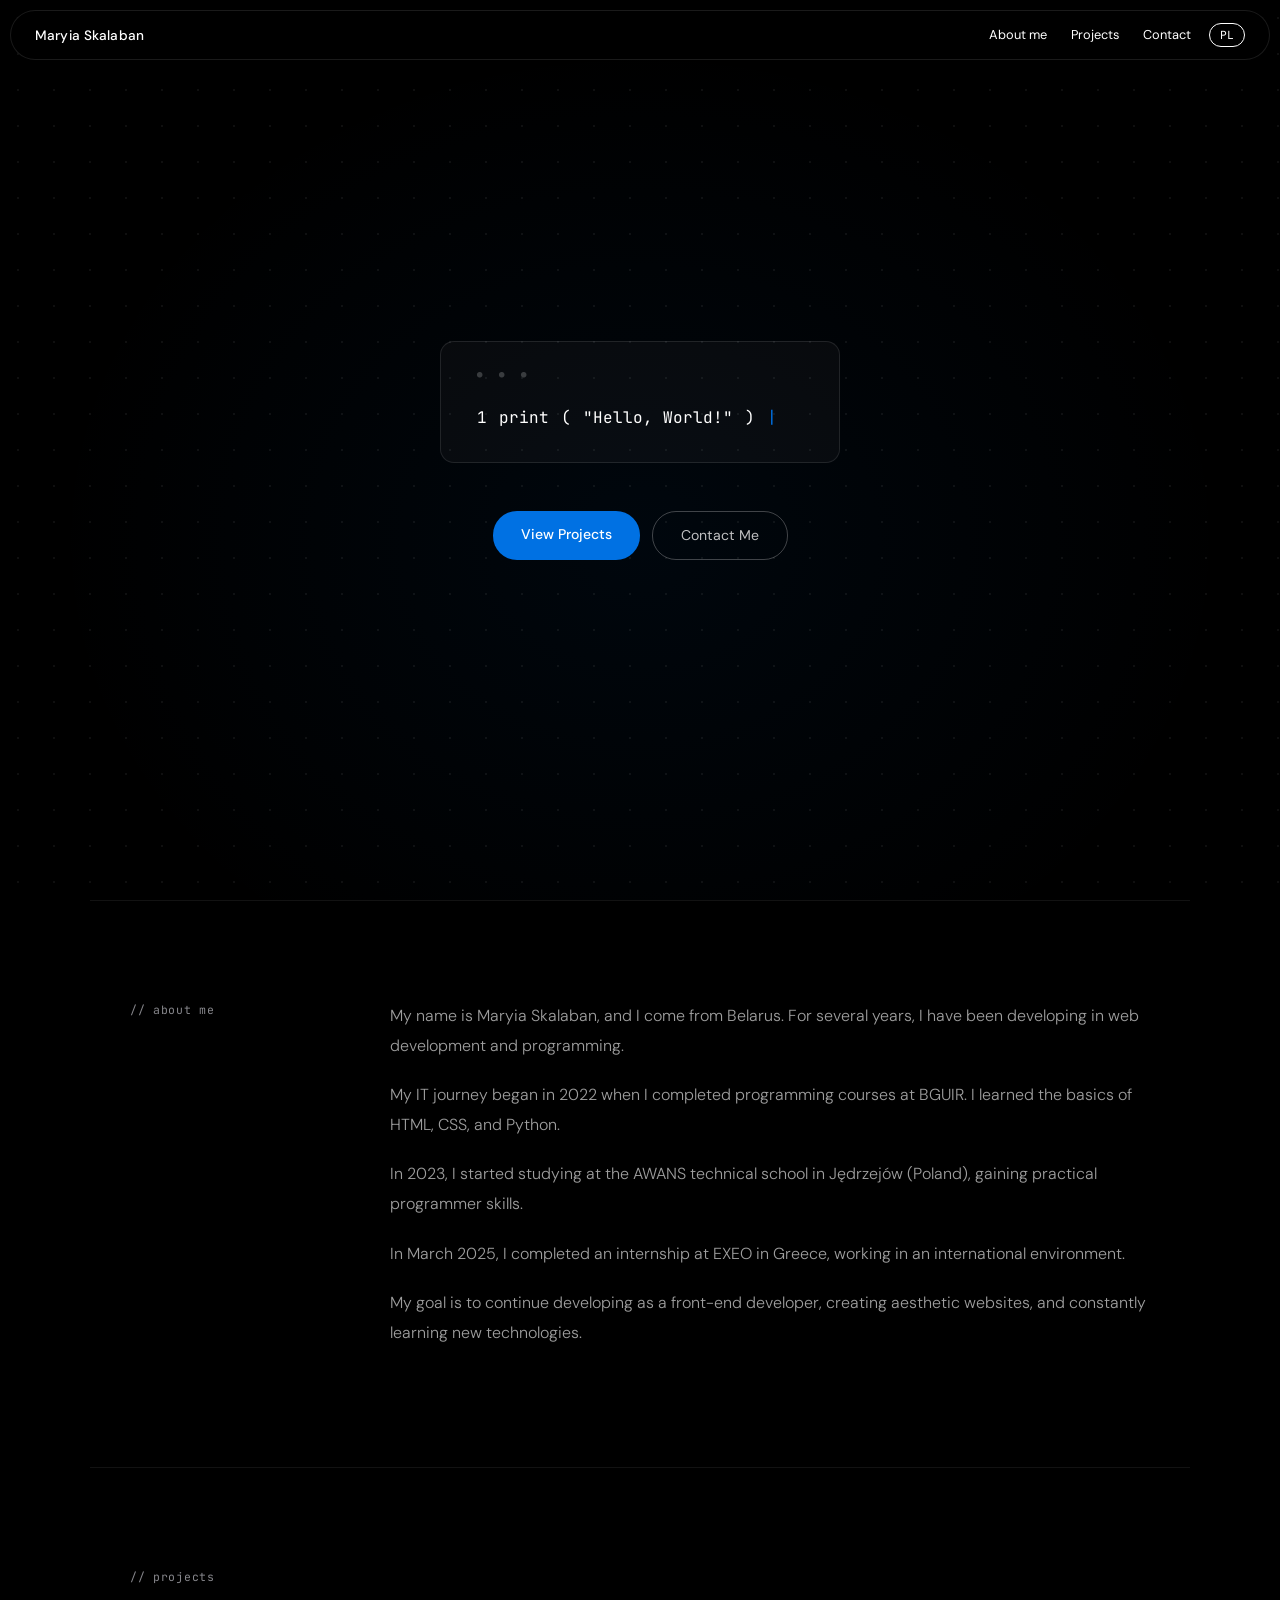
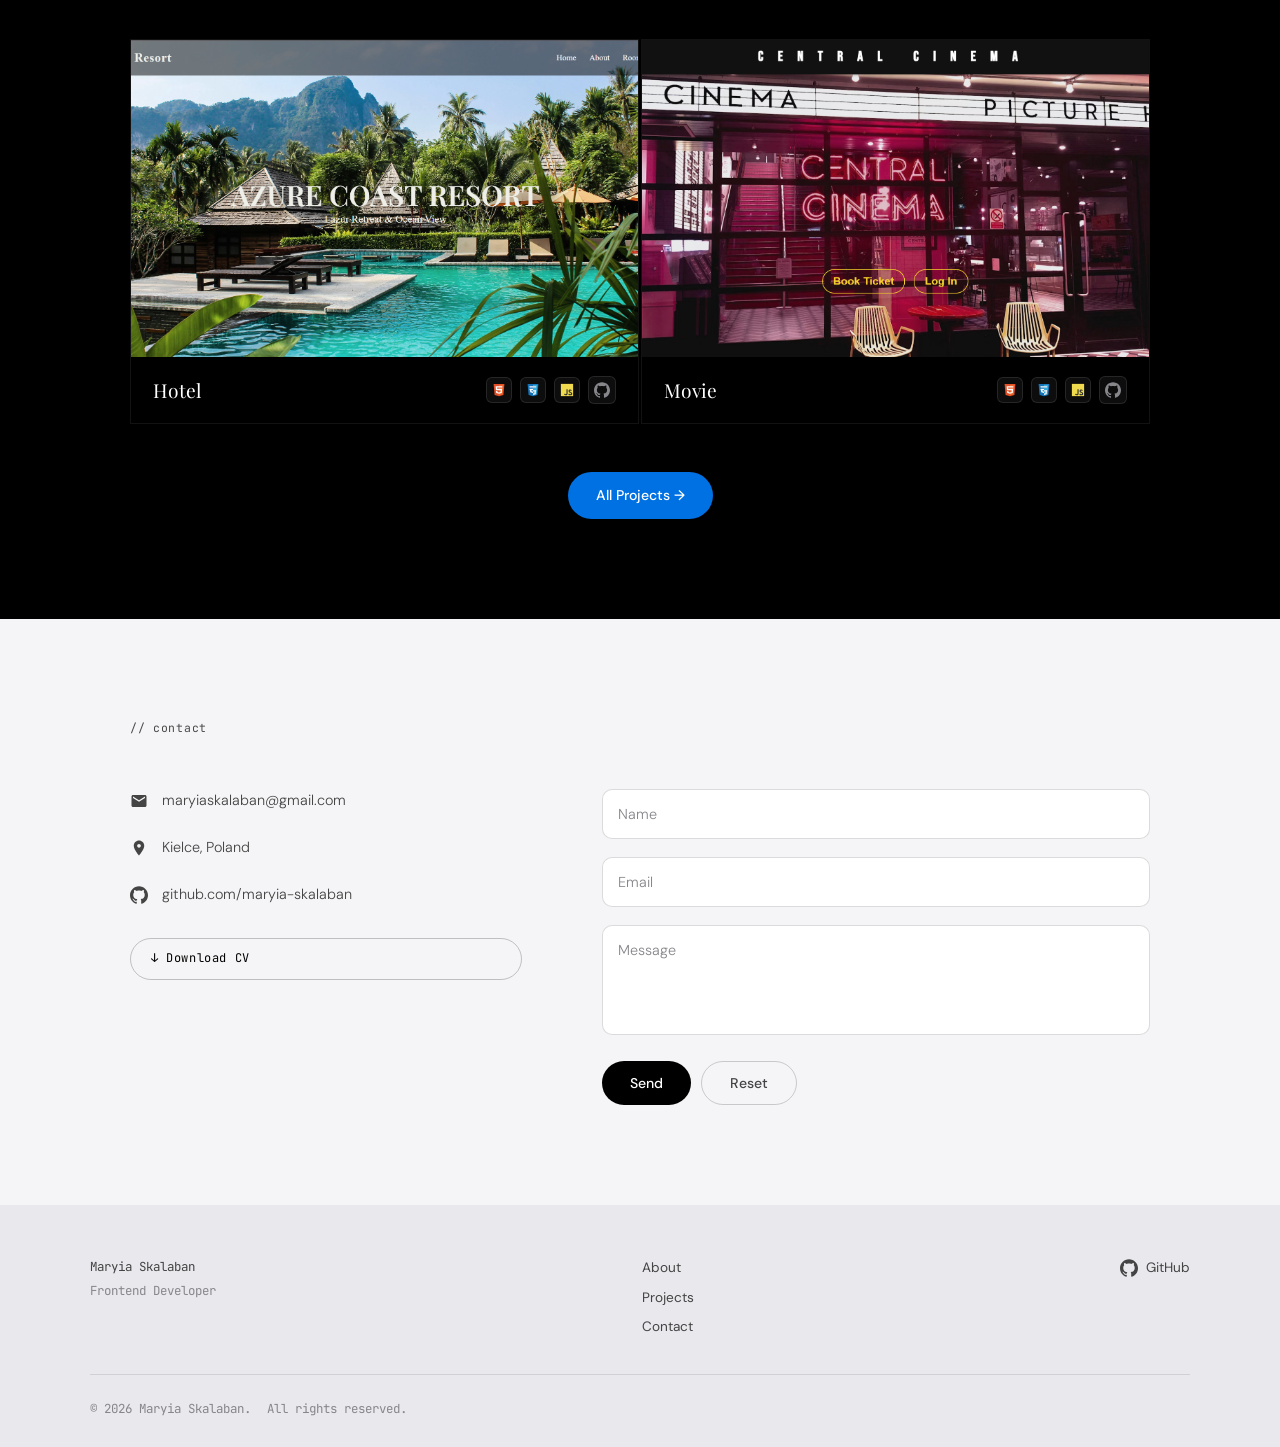
==== commit 22cc1a01: "Add project preview sections for Hotel and Movie" ====
--- a/index.html
+++ b/index.html
@@ -118,60 +118,75 @@
   </section> -->
 
   <!-- PROJECTS PREVIEW -->
-  <section class="projects-section" id="projects">
-    <div class="section-header">
-      <span class="mono dim label reveal" data-pl="// projekty" data-en="// projects">// projects</span>
-    </div>
-    <div class="projects-preview">
-      <div class="project-thumb reveal">
-        <div class="thumb-img">
-          <img src="img/hotel-screenshot.png" alt="Hotel">
-        </div>
-        <div class="thumb-info">
-          <h3>Hotel</h3>
-          <div class="proj-bar-right">
-            <span class="tech-pill">
-              <svg width="14" height="14" viewBox="0 0 32 32"><path fill="#e34f26" d="M5.902 27.201L3.655 2h24.69l-2.25 25.197L15.985 30z"/><path fill="#ef652a" d="M16 27.858l8.17-2.265 1.922-21.532H16z"/><path fill="#fff" d="M16 13.407h-4.09l-.282-3.165H16V7.151H8.25l.074.83.759 8.517H16zm0 8.027l-.014.004-3.442-.929-.22-2.465H9.221l.433 4.852 6.332 1.758.014-.004z"/><path fill="#fff" d="M15.989 13.407v3.091h3.806l-.358 4.009-3.448.93v3.208l6.337-1.757.047-.522.726-8.137.075-.822zm0-6.256v3.091h7.466l.062-.694.141-1.567.074-.83z"/></svg>
-            </span>
-            <span class="tech-pill">
-              <svg width="14" height="14" viewBox="0 0 32 32"><path fill="#1572b6" d="M5.902 27.201L3.655 2h24.69l-2.25 25.197L15.985 30z"/><path fill="#33a9dc" d="M16 27.858l8.17-2.265 1.922-21.532H16z"/><path fill="#fff" d="M16 13.407H8.09l.282 3.165H16v-3.165zm0-6.256H7.836l.285 3.091H16V7.151zm0 12.481h-.014l-3.442-.929-.22-2.465H9.221l.433 4.852 6.332 1.758.014-.004V19.632z"/><path fill="#ebebeb" d="M15.989 16.572v3.06h3.449l-.326 3.683-3.123.843v3.208l6.337-1.757.047-.522.726-8.137.075-.822-7.185.444zm.011-9.421v3.091h7.17l.062-.694.141-1.567.074-.83H16z"/></svg>
-            </span>
-            <span class="tech-pill">
-              <svg width="14" height="14" viewBox="0 0 32 32"><path fill="#f0db4f" d="M2 2h28v28H2z"/><path fill="#323330" d="M20.809 23.875a2.866 2.866 0 0 0 2.6 1.6c1.09 0 1.787-.545 1.787-1.3 0-.9-.716-1.222-1.916-1.747l-.658-.282c-1.9-.809-3.16-1.822-3.16-3.964 0-1.973 1.5-3.476 3.853-3.476a3.889 3.889 0 0 1 3.742 2.107L25.176 18.4a1.791 1.791 0 0 0-1.685-1.124 1.145 1.145 0 0 0-1.258 1.143c0 .8.493 1.124 1.63 1.617l.658.282c2.239.959 3.5 1.939 3.5 4.14 0 2.372-1.861 3.668-4.362 3.668a5.061 5.061 0 0 1-4.8-2.691zm-9.295.228c.435.77.835 1.421 1.78 1.421.909 0 1.483-.355 1.483-1.733v-9.385h2.66v9.418c0 2.854-1.673 4.151-4.117 4.151a4.271 4.271 0 0 1-4.135-2.544z"/></svg>
-            </span>
-            <a class="proj-github" href="https://maryia-skalaban.github.io/hotel" target="_blank" title="GitHub" onclick="event.stopPropagation()">
-              <svg width="16" height="16" viewBox="0 0 24 24" fill="currentColor"><path d="M12 .297c-6.63 0-12 5.373-12 12 0 5.303 3.438 9.8 8.205 11.385.6.113.82-.258.82-.577 0-.285-.01-1.04-.015-2.04-3.338.724-4.042-1.61-4.042-1.61C4.422 18.07 3.633 17.7 3.633 17.7c-1.087-.744.084-.729.084-.729 1.205.084 1.838 1.236 1.838 1.236 1.07 1.835 2.809 1.305 3.495.998.108-.776.417-1.305.76-1.605-2.665-.3-5.466-1.332-5.466-5.93 0-1.31.465-2.38 1.235-3.22-.135-.303-.54-1.523.105-3.176 0 0 1.005-.322 3.3 1.23.96-.267 1.98-.399 3-.405 1.02.006 2.04.138 3 .405 2.28-1.552 3.285-1.23 3.285-1.23.645 1.653.24 2.873.12 3.176.765.84 1.23 1.91 1.23 3.22 0 4.61-2.805 5.625-5.475 5.92.42.36.81 1.096.81 2.22 0 1.606-.015 2.896-.015 3.286 0 .315.21.69.825.57C20.565 22.092 24 17.592 24 12.297c0-6.627-5.373-12-12-12"/></svg>
-            </a>
-          </div>
-        </div>
-      </div>
-      <div class="project-thumb reveal">
-        <div class="thumb-img">
-          <img src="img/movie-screenshot.png" alt="Movie">
-        </div>
-        <div class="thumb-info">
-          <h3 data-pl="Kino" data-en="Movie">Movie</h3>
-          <div class="proj-bar-right">
-            <span class="tech-pill">
-              <svg width="14" height="14" viewBox="0 0 32 32"><path fill="#e34f26" d="M5.902 27.201L3.655 2h24.69l-2.25 25.197L15.985 30z"/><path fill="#ef652a" d="M16 27.858l8.17-2.265 1.922-21.532H16z"/><path fill="#fff" d="M16 13.407h-4.09l-.282-3.165H16V7.151H8.25l.074.83.759 8.517H16zm0 8.027l-.014.004-3.442-.929-.22-2.465H9.221l.433 4.852 6.332 1.758.014-.004z"/><path fill="#fff" d="M15.989 13.407v3.091h3.806l-.358 4.009-3.448.93v3.208l6.337-1.757.047-.522.726-8.137.075-.822zm0-6.256v3.091h7.466l.062-.694.141-1.567.074-.83z"/></svg>
-            </span>
-            <span class="tech-pill">
-              <svg width="14" height="14" viewBox="0 0 32 32"><path fill="#1572b6" d="M5.902 27.201L3.655 2h24.69l-2.25 25.197L15.985 30z"/><path fill="#33a9dc" d="M16 27.858l8.17-2.265 1.922-21.532H16z"/><path fill="#fff" d="M16 13.407H8.09l.282 3.165H16v-3.165zm0-6.256H7.836l.285 3.091H16V7.151zm0 12.481h-.014l-3.442-.929-.22-2.465H9.221l.433 4.852 6.332 1.758.014-.004V19.632z"/><path fill="#ebebeb" d="M15.989 16.572v3.06h3.449l-.326 3.683-3.123.843v3.208l6.337-1.757.047-.522.726-8.137.075-.822-7.185.444zm.011-9.421v3.091h7.17l.062-.694.141-1.567.074-.83H16z"/></svg>
-            </span>
-            <span class="tech-pill">
-              <svg width="14" height="14" viewBox="0 0 32 32"><path fill="#f0db4f" d="M2 2h28v28H2z"/><path fill="#323330" d="M20.809 23.875a2.866 2.866 0 0 0 2.6 1.6c1.09 0 1.787-.545 1.787-1.3 0-.9-.716-1.222-1.916-1.747l-.658-.282c-1.9-.809-3.16-1.822-3.16-3.964 0-1.973 1.5-3.476 3.853-3.476a3.889 3.889 0 0 1 3.742 2.107L25.176 18.4a1.791 1.791 0 0 0-1.685-1.124 1.145 1.145 0 0 0-1.258 1.143c0 .8.493 1.124 1.63 1.617l.658.282c2.239.959 3.5 1.939 3.5 4.14 0 2.372-1.861 3.668-4.362 3.668a5.061 5.061 0 0 1-4.8-2.691zm-9.295.228c.435.77.835 1.421 1.78 1.421.909 0 1.483-.355 1.483-1.733v-9.385h2.66v9.418c0 2.854-1.673 4.151-4.117 4.151a4.271 4.271 0 0 1-4.135-2.544z"/></svg>
-            </span>
-            <a class="proj-github" href="https://maryia-skalaban.github.io/movie" target="_blank" title="GitHub" onclick="event.stopPropagation()">
-              <svg width="16" height="16" viewBox="0 0 24 24" fill="currentColor"><path d="M12 .297c-6.63 0-12 5.373-12 12 0 5.303 3.438 9.8 8.205 11.385.6.113.82-.258.82-.577 0-.285-.01-1.04-.015-2.04-3.338.724-4.042-1.61-4.042-1.61C4.422 18.07 3.633 17.7 3.633 17.7c-1.087-.744.084-.729.084-.729 1.205.084 1.838 1.236 1.838 1.236 1.07 1.835 2.809 1.305 3.495.998.108-.776.417-1.305.76-1.605-2.665-.3-5.466-1.332-5.466-5.93 0-1.31.465-2.38 1.235-3.22-.135-.303-.54-1.523.105-3.176 0 0 1.005-.322 3.3 1.23.96-.267 1.98-.399 3-.405 1.02.006 2.04.138 3 .405 2.28-1.552 3.285-1.23 3.285-1.23.645 1.653.24 2.873.12 3.176.765.84 1.23 1.91 1.23 3.22 0 4.61-2.805 5.625-5.475 5.92.42.36.81 1.096.81 2.22 0 1.606-.015 2.896-.015 3.286 0 .315.21.69.825.57C20.565 22.092 24 17.592 24 12.297c0-6.627-5.373-12-12-12"/></svg>
-            </a>
-          </div>
-          </div>
-      </div>
-    </div>
-    <div class="projects-cta reveal">
-      <a href="projects.html" class="btn-primary" data-pl="Wszystkie projekty →" data-en="All Projects →">All Projects →</a>
-    </div>
-  </section>
+<!-- PROJECTS PREVIEW -->
+<section class="projects-section" id="projects">
+  <div class="section-header">
+    <span class="mono dim label reveal" data-pl="// projekty" data-en="// projects">// projects</span>
+  </div>
+  <div class="projects-preview">
+
+    <div class="project-thumb reveal" data-url="https://maryia-skalaban.github.io/hotel">
+      <div class="thumb-img">
+        <img src="img/hotel-screenshot.png" alt="Hotel">
+        <div class="proj-open-hint">
+          <span class="mono" data-pl="Otwórz →" data-en="Open →">Open →</span>
+        </div>
+      </div>
+      <div class="thumb-info">
+        <h3>Hotel</h3>
+        <div class="proj-bar-right">
+          <span class="tech-pill">
+            <svg width="14" height="14" viewBox="0 0 32 32"><path fill="#e34f26" d="M5.902 27.201L3.655 2h24.69l-2.25 25.197L15.985 30z"/><path fill="#ef652a" d="M16 27.858l8.17-2.265 1.922-21.532H16z"/><path fill="#fff" d="M16 13.407h-4.09l-.282-3.165H16V7.151H8.25l.074.83.759 8.517H16zm0 8.027l-.014.004-3.442-.929-.22-2.465H9.221l.433 4.852 6.332 1.758.014-.004z"/><path fill="#fff" d="M15.989 13.407v3.091h3.806l-.358 4.009-3.448.93v3.208l6.337-1.757.047-.522.726-8.137.075-.822zm0-6.256v3.091h7.466l.062-.694.141-1.567.074-.83z"/></svg>
+          </span>
+          <span class="tech-pill">
+            <svg width="14" height="14" viewBox="0 0 32 32"><path fill="#1572b6" d="M5.902 27.201L3.655 2h24.69l-2.25 25.197L15.985 30z"/><path fill="#33a9dc" d="M16 27.858l8.17-2.265 1.922-21.532H16z"/><path fill="#fff" d="M16 13.407H8.09l.282 3.165H16v-3.165zm0-6.256H7.836l.285 3.091H16V7.151zm0 12.481h-.014l-3.442-.929-.22-2.465H9.221l.433 4.852 6.332 1.758.014-.004V19.632z"/><path fill="#ebebeb" d="M15.989 16.572v3.06h3.449l-.326 3.683-3.123.843v3.208l6.337-1.757.047-.522.726-8.137.075-.822-7.185.444zm.011-9.421v3.091h7.17l.062-.694.141-1.567.074-.83H16z"/></svg>
+          </span>
+          <span class="tech-pill">
+            <svg width="14" height="14" viewBox="0 0 32 32"><path fill="#f0db4f" d="M2 2h28v28H2z"/><path fill="#323330" d="M20.809 23.875a2.866 2.866 0 0 0 2.6 1.6c1.09 0 1.787-.545 1.787-1.3 0-.9-.716-1.222-1.916-1.747l-.658-.282c-1.9-.809-3.16-1.822-3.16-3.964 0-1.973 1.5-3.476 3.853-3.476a3.889 3.889 0 0 1 3.742 2.107L25.176 18.4a1.791 1.791 0 0 0-1.685-1.124 1.145 1.145 0 0 0-1.258 1.143c0 .8.493 1.124 1.63 1.617l.658.282c2.239.959 3.5 1.939 3.5 4.14 0 2.372-1.861 3.668-4.362 3.668a5.061 5.061 0 0 1-4.8-2.691zm-9.295.228c.435.77.835 1.421 1.78 1.421.909 0 1.483-.355 1.483-1.733v-9.385h2.66v9.418c0 2.854-1.673 4.151-4.117 4.151a4.271 4.271 0 0 1-4.135-2.544z"/></svg>
+          </span>
+          <a class="proj-github" href="https://github.com/maryia-skalaban/hotel" target="_blank" title="GitHub" onclick="event.stopPropagation()">
+            <svg width="16" height="16" viewBox="0 0 24 24" fill="currentColor"><path d="M12 .297c-6.63 0-12 5.373-12 12 0 5.303 3.438 9.8 8.205 11.385.6.113.82-.258.82-.577 0-.285-.01-1.04-.015-2.04-3.338.724-4.042-1.61-4.042-1.61C4.422 18.07 3.633 17.7 3.633 17.7c-1.087-.744.084-.729.084-.729 1.205.084 1.838 1.236 1.838 1.236 1.07 1.835 2.809 1.305 3.495.998.108-.776.417-1.305.76-1.605-2.665-.3-5.466-1.332-5.466-5.93 0-1.31.465-2.38 1.235-3.22-.135-.303-.54-1.523.105-3.176 0 0 1.005-.322 3.3 1.23.96-.267 1.98-.399 3-.405 1.02.006 2.04.138 3 .405 2.28-1.552 3.285-1.23 3.285-1.23.645 1.653.24 2.873.12 3.176.765.84 1.23 1.91 1.23 3.22 0 4.61-2.805 5.625-5.475 5.92.42.36.81 1.096.81 2.22 0 1.606-.015 2.896-.015 3.286 0 .315.21.69.825.57C20.565 22.092 24 17.592 24 12.297c0-6.627-5.373-12-12-12"/></svg>
+          </a>
+        </div>
+      </div>
+    </div>
+
+    <div class="project-thumb reveal" data-url="https://maryia-skalaban.github.io/movie">
+      <div class="thumb-img">
+        <img src="img/movie-screenshot.png" alt="Movie">
+        <div class="proj-open-hint">
+          <span class="mono" data-pl="Otwórz →" data-en="Open →">Open →</span>
+        </div>
+      </div>
+      <div class="thumb-info">
+        <h3 data-pl="Kino" data-en="Movie">Movie</h3>
+        <div class="proj-bar-right">
+          <span class="tech-pill">
+            <svg width="14" height="14" viewBox="0 0 32 32"><path fill="#e34f26" d="M5.902 27.201L3.655 2h24.69l-2.25 25.197L15.985 30z"/><path fill="#ef652a" d="M16 27.858l8.17-2.265 1.922-21.532H16z"/><path fill="#fff" d="M16 13.407h-4.09l-.282-3.165H16V7.151H8.25l.074.83.759 8.517H16zm0 8.027l-.014.004-3.442-.929-.22-2.465H9.221l.433 4.852 6.332 1.758.014-.004z"/><path fill="#fff" d="M15.989 13.407v3.091h3.806l-.358 4.009-3.448.93v3.208l6.337-1.757.047-.522.726-8.137.075-.822zm0-6.256v3.091h7.466l.062-.694.141-1.567.074-.83z"/></svg>
+          </span>
+          <span class="tech-pill">
+            <svg width="14" height="14" viewBox="0 0 32 32"><path fill="#1572b6" d="M5.902 27.201L3.655 2h24.69l-2.25 25.197L15.985 30z"/><path fill="#33a9dc" d="M16 27.858l8.17-2.265 1.922-21.532H16z"/><path fill="#fff" d="M16 13.407H8.09l.282 3.165H16v-3.165zm0-6.256H7.836l.285 3.091H16V7.151zm0 12.481h-.014l-3.442-.929-.22-2.465H9.221l.433 4.852 6.332 1.758.014-.004V19.632z"/><path fill="#ebebeb" d="M15.989 16.572v3.06h3.449l-.326 3.683-3.123.843v3.208l6.337-1.757.047-.522.726-8.137.075-.822-7.185.444zm.011-9.421v3.091h7.17l.062-.694.141-1.567.074-.83H16z"/></svg>
+          </span>
+          <span class="tech-pill">
+            <svg width="14" height="14" viewBox="0 0 32 32"><path fill="#f0db4f" d="M2 2h28v28H2z"/><path fill="#323330" d="M20.809 23.875a2.866 2.866 0 0 0 2.6 1.6c1.09 0 1.787-.545 1.787-1.3 0-.9-.716-1.222-1.916-1.747l-.658-.282c-1.9-.809-3.16-1.822-3.16-3.964 0-1.973 1.5-3.476 3.853-3.476a3.889 3.889 0 0 1 3.742 2.107L25.176 18.4a1.791 1.791 0 0 0-1.685-1.124 1.145 1.145 0 0 0-1.258 1.143c0 .8.493 1.124 1.63 1.617l.658.282c2.239.959 3.5 1.939 3.5 4.14 0 2.372-1.861 3.668-4.362 3.668a5.061 5.061 0 0 1-4.8-2.691zm-9.295.228c.435.77.835 1.421 1.78 1.421.909 0 1.483-.355 1.483-1.733v-9.385h2.66v9.418c0 2.854-1.673 4.151-4.117 4.151a4.271 4.271 0 0 1-4.135-2.544z"/></svg>
+          </span>
+          <a class="proj-github" href="https://github.com/maryia-skalaban/movie" target="_blank" title="GitHub" onclick="event.stopPropagation()">
+            <svg width="16" height="16" viewBox="0 0 24 24" fill="currentColor"><path d="M12 .297c-6.63 0-12 5.373-12 12 0 5.303 3.438 9.8 8.205 11.385.6.113.82-.258.82-.577 0-.285-.01-1.04-.015-2.04-3.338.724-4.042-1.61-4.042-1.61C4.422 18.07 3.633 17.7 3.633 17.7c-1.087-.744.084-.729.084-.729 1.205.084 1.838 1.236 1.838 1.236 1.07 1.835 2.809 1.305 3.495.998.108-.776.417-1.305.76-1.605-2.665-.3-5.466-1.332-5.466-5.93 0-1.31.465-2.38 1.235-3.22-.135-.303-.54-1.523.105-3.176 0 0 1.005-.322 3.3 1.23.96-.267 1.98-.399 3-.405 1.02.006 2.04.138 3 .405 2.28-1.552 3.285-1.23 3.285-1.23.645 1.653.24 2.873.12 3.176.765.84 1.23 1.91 1.23 3.22 0 4.61-2.805 5.625-5.475 5.92.42.36.81 1.096.81 2.22 0 1.606-.015 2.896-.015 3.286 0 .315.21.69.825.57C20.565 22.092 24 17.592 24 12.297c0-6.627-5.373-12-12-12"/></svg>
+          </a>
+        </div>
+      </div>
+    </div>
+
+  </div>
+  <div class="projects-cta reveal">
+    <a href="projects.html" class="btn-primary" data-pl="Wszystkie projekty →" data-en="All Projects →">All Projects →</a>
+  </div>
+</section>
+    <div id="overlay">
+      <iframe src="" frameborder="0"></iframe>
+      <div id="fullscreen-hint" data-pl="Wyjście klawiszem ESC" data-en="Press ESC to exit"></div>
+      <button id="close-btn">✕</button>
+    </div>
 
   <!-- CONTACT -->
   <section class="contact-section" id="contact">
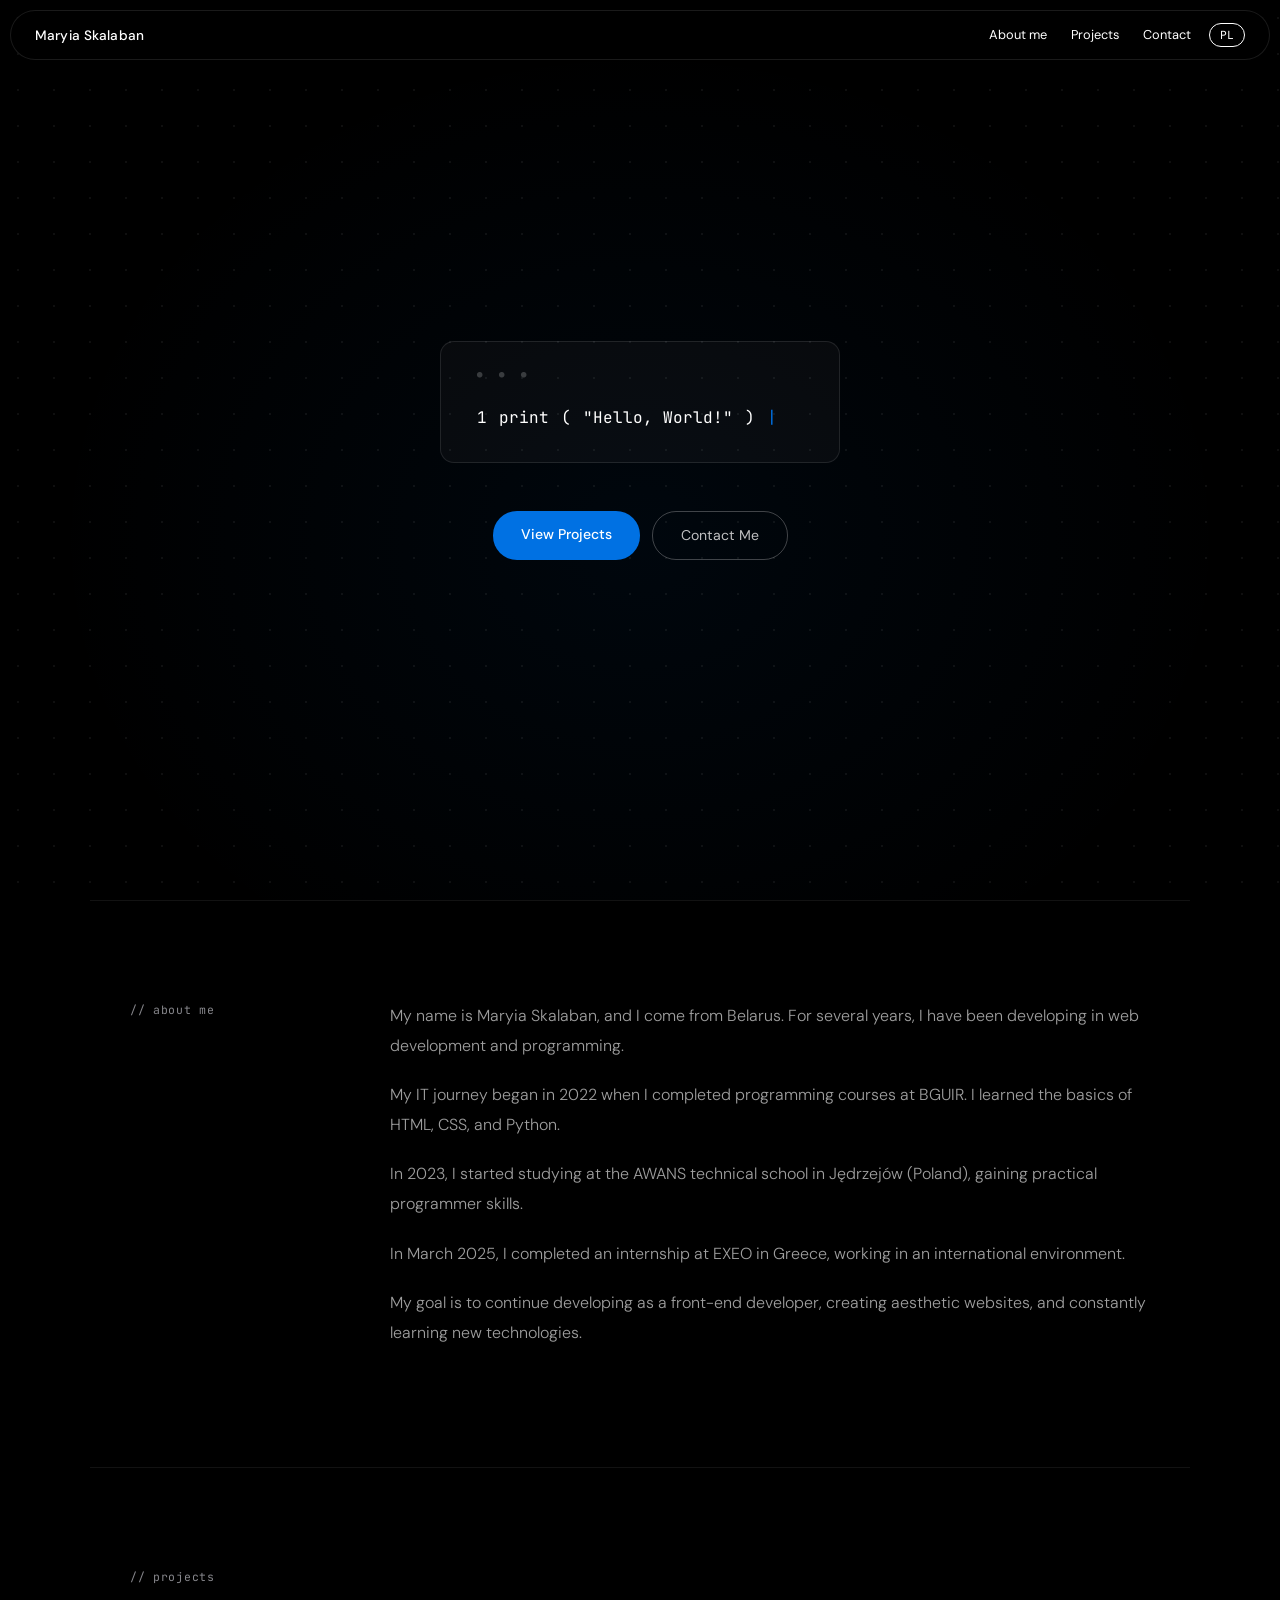
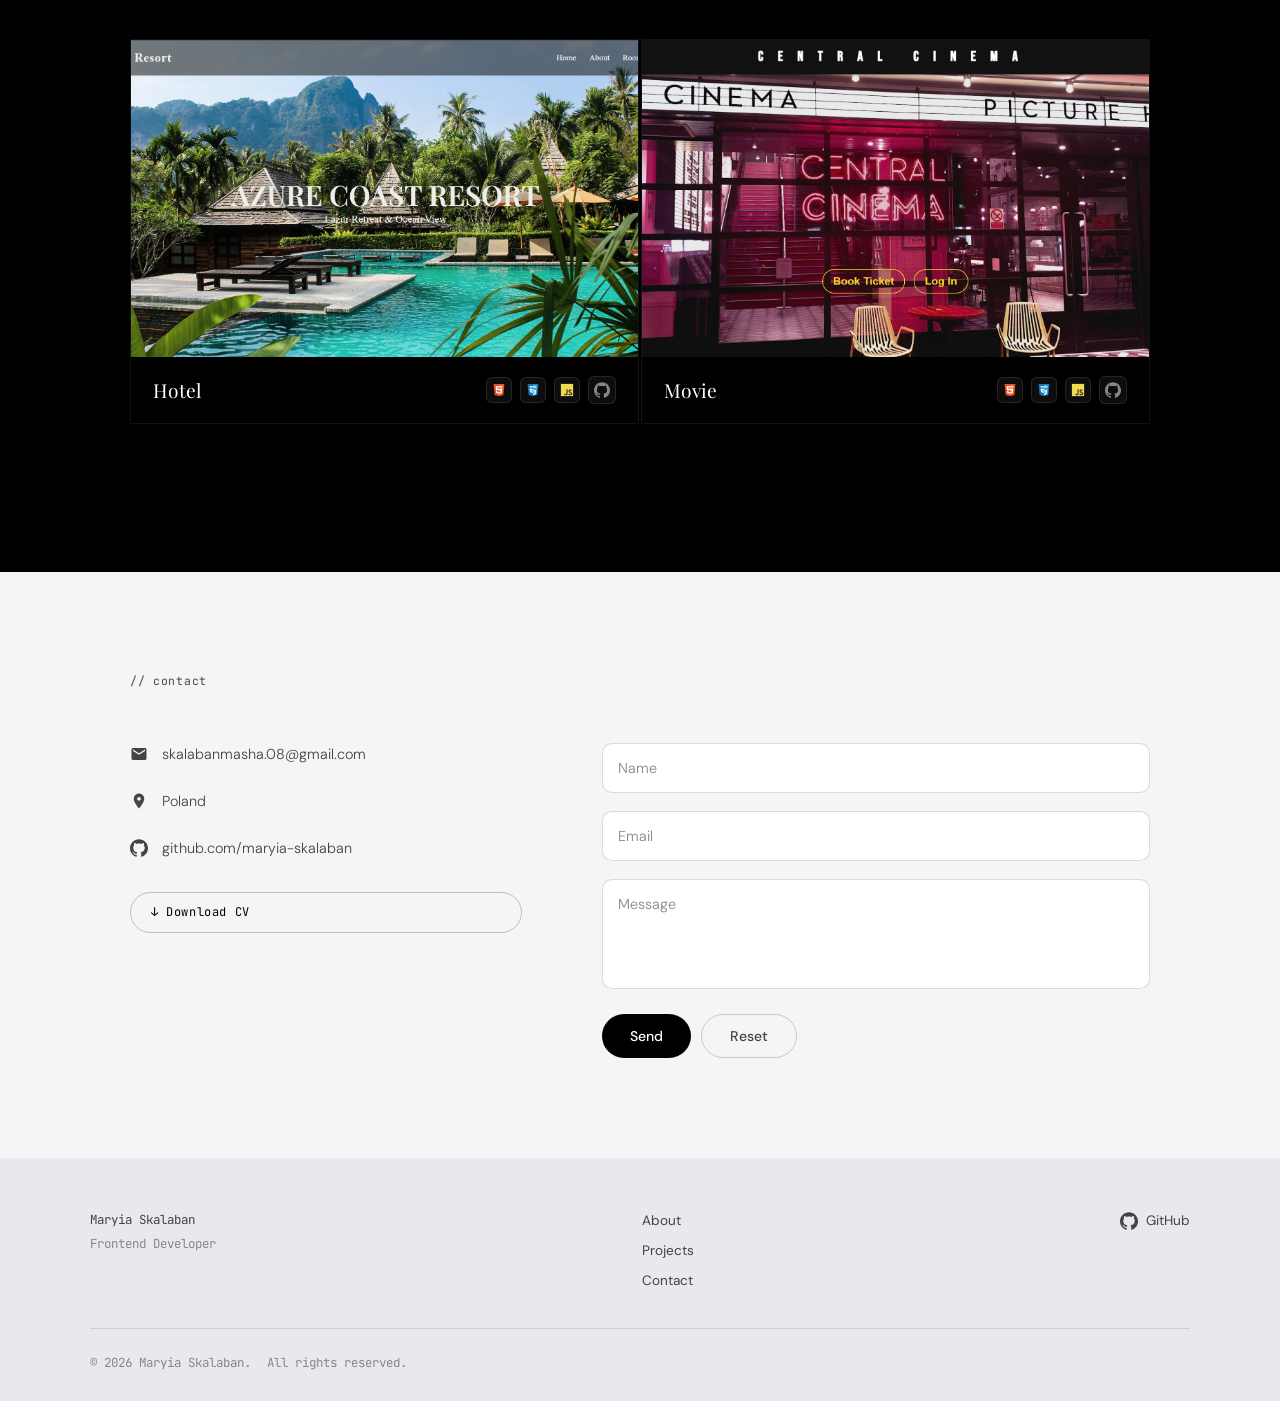
==== commit 5f6afb27: "Add files via upload" ====
--- a/index.html
+++ b/index.html
@@ -31,7 +31,7 @@
         <div class="code-line"><span class="c-gray">1</span> <span class="c-blue">print</span><span class="c-white">(</span><span class="c-yellow">"Hello, World!"</span><span class="c-white">)</span><span class="cursor" id="cursor">|</span></div>
       </div>
       <div class="hero-buttons" id="hero-buttons">
-        <a href="projects.html" class="btn-primary" data-pl="Zobacz projekty" data-en="View Projects">View Projects</a>
+        <a href="#projects" class="btn-primary" data-pl="Zobacz projekty" data-en="View Projects">View Projects</a>
         <a href="#contact" class="btn-ghost" data-pl="Kontakt" data-en="Contact Me">Contact Me</a>
       </div>
     </div>
@@ -178,9 +178,6 @@
     </div>
 
   </div>
-  <div class="projects-cta reveal">
-    <a href="projects.html" class="btn-primary" data-pl="Wszystkie projekty →" data-en="All Projects →">All Projects →</a>
-  </div>
 </section>
     <div id="overlay">
       <iframe src="" frameborder="0"></iframe>
@@ -198,11 +195,11 @@
         <div class="contact-info reveal">
           <div class="contact-item">
             <svg viewBox="0 0 24 24"><path d="M20 4H4c-1.1 0-1.99.9-1.99 2L2 18c0 1.1.9 2 2 2h16c1.1 0 2-.9 2-2V6c0-1.1-.9-2-2-2zm0 4l-8 5-8-5V6l8 5 8-5v2z"/></svg>
-            <a href="mailto:maryiaskalaban@gmail.com">maryiaskalaban@gmail.com</a>
+            <a href="mailto:skalabanmasha.08@gmail.com">skalabanmasha.08@gmail.com</a>
           </div>
           <div class="contact-item">
             <svg viewBox="0 0 24 24"><path d="M12 2C8.13 2 5 5.13 5 9c0 5.25 7 13 7 13s7-7.75 7-13c0-3.87-3.13-7-7-7zm0 9.5c-1.38 0-2.5-1.12-2.5-2.5s1.12-2.5 2.5-2.5 2.5 1.12 2.5 2.5-1.12 2.5-2.5 2.5z"/></svg>
-            <span data-pl="Kielce, Polska" data-en="Kielce, Poland">Kielce, Poland</span>
+            <span data-pl="Polska" data-en="Poland">Poland</span>
           </div>
           <div class="contact-item">
             <svg viewBox="0 0 24 24"><path d="M12 .297c-6.63 0-12 5.373-12 12 0 5.303 3.438 9.8 8.205 11.385.6.113.82-.258.82-.577 0-.285-.01-1.04-.015-2.04-3.338.724-4.042-1.61-4.042-1.61C4.422 18.07 3.633 17.7 3.633 17.7c-1.087-.744.084-.729.084-.729 1.205.084 1.838 1.236 1.838 1.236 1.07 1.835 2.809 1.305 3.495.998.108-.776.417-1.305.76-1.605-2.665-.3-5.466-1.332-5.466-5.93 0-1.31.465-2.38 1.235-3.22-.135-.303-.54-1.523.105-3.176 0 0 1.005-.322 3.3 1.23.96-.267 1.98-.399 3-.405 1.02.006 2.04.138 3 .405 2.28-1.552 3.285-1.23 3.285-1.23.645 1.653.24 2.873.12 3.176.765.84 1.23 1.91 1.23 3.22 0 4.61-2.805 5.625-5.475 5.92.42.36.81 1.096.81 2.22 0 1.606-.015 2.896-.015 3.286 0 .315.21.69.825.57C20.565 22.092 24 17.592 24 12.297c0-6.627-5.373-12-12-12"/></svg>
--- a/style.css
+++ b/style.css
@@ -1,5 +1,7 @@
-/* ── Reset & Base ── */
-*, *::before, *::after { margin: 0; padding: 0; box-sizing: border-box; }
+*, *::before, *::after { 
+  margin: 0; 
+  padding: 0; 
+  box-sizing: border-box; }
 
 :root {
   --black:    #000;
@@ -16,7 +18,10 @@
   --ease:  cubic-bezier(0.4, 0, 0.2, 1);
 }
 
-html { scroll-behavior: smooth; font-size: 16px; }
+html { 
+  scroll-behavior: smooth; 
+  font-size: 16px; 
+}
 body {
   font-family: var(--sans);
   background: var(--black);
@@ -25,9 +30,15 @@
   overflow-x: hidden;
 }
 
-.mono  { font-family: var(--mono); }
-.small { font-size: 0.78rem; }
-.dim   { color: var(--gray-400); }
+.mono  { 
+  font-family: var(--mono);
+}
+.small { 
+  font-size: 0.78rem; 
+}
+.dim { 
+  color: var(--gray-400);
+}
 
 /* ── Reveal ── */
 .reveal { opacity: 0; transform: translateY(24px); transition: opacity 0.7s var(--ease), transform 0.7s var(--ease); }
@@ -63,7 +74,11 @@
   transition: color 0.3s;
 }
 
-.nav { display: flex; align-items: center; gap: 4px; }
+.nav { 
+  display: flex; 
+  align-items: center; 
+  gap: 4px;
+}
 .nav a {
   font-size: 0.8rem; color: rgba(255,255,255,0.75);
   text-decoration: none; padding: 5px 10px;
@@ -73,13 +88,25 @@
 .header.light .nav a { color: rgba(0,0,0,0.65); }
 .header.light .nav a:hover { color: var(--black); background: rgba(0,0,0,0.06); }
 
-.nav-icon { display: flex; align-items: center; padding: 6px 8px !important; opacity: 0.7; }
-.nav-icon:hover { opacity: 1; }
+.nav-icon { 
+  display: flex; 
+  align-items: center; 
+  padding: 6px 8px !important; 
+  opacity: 0.7; 
+}
+.nav-icon:hover { 
+  opacity: 1;
+}
 
 #lang-toggle {
-  background: none; border: 0.5px solid rgba(255,255,255,0.25);
-  color: rgba(255,255,255,0.75); font-family: var(--mono); font-size: 0.7rem;
-  cursor: pointer; padding: 4px 10px; border-radius: 20px; margin-left: 4px;
+  background: none; 
+  border: 0.5px solid rgba(255,255,255,0.25);
+  color: rgba(255,255,255,0.75); 
+  font-family: var(--mono); font-size: 0.7rem;
+  cursor: pointer; 
+  padding: 4px 10px; 
+  border-radius: 20px; 
+  margin-left: 4px;
   transition: all 0.2s;
 }
 #lang-toggle:hover { background: rgba(255,255,255,0.1); color: var(--white); }
@@ -204,7 +231,7 @@
 /* ═══════════════════════════════════
    STACK
 ═══════════════════════════════════ */
-.stack-section {
+/* .stack-section {
   padding: 100px 40px; max-width: 1100px; margin: 0 auto;
   border-top: 0.5px solid rgba(255,255,255,0.07);
 }
@@ -225,10 +252,10 @@
   height: 100%; width: 0;
   background: linear-gradient(90deg, rgba(0,113,227,0.5), rgba(255,255,255,0.6));
   transition: width 1.3s var(--ease);
-}
-
-/* ═══════════════════════════════════
-   PROJECTS PREVIEW (index page)
+} */
+
+/* ═══════════════════════════════════
+   PROJECTS
 ═══════════════════════════════════ */
 .projects-section {
   padding: 100px 40px; max-width: 1100px; margin: 0 auto;
@@ -242,6 +269,29 @@
   width: 100%; height: 100%; object-fit: cover; display: block;
   filter: grayscale(20%); transition: transform 0.5s var(--ease), filter 0.4s;
 }
+
+.thumb-img { position: relative; }
+
+.thumb-img .proj-open-hint {
+  position: absolute;
+  inset: 0;
+  background: rgba(0,0,0,0.52);
+  display: flex;
+  align-items: center;
+  justify-content: center;
+  opacity: 0;
+  transition: opacity 0.3s;
+}
+
+.project-thumb:hover .thumb-img .proj-open-hint { opacity: 1; }
+
+.thumb-img .proj-open-hint span {
+  font-family: var(--mono);
+  font-size: 0.85rem;
+  color: var(--white);
+  letter-spacing: 0.08em;
+}
+
 .project-thumb:hover .thumb-img img { transform: scale(1.04); filter: grayscale(0%); }
 .thumb-info { padding: 18px 22px; display: flex; align-items: center; justify-content: space-between; }
 .thumb-info h3 { font-family: var(--serif); font-size: 1.2rem; font-weight: 400; }
@@ -253,7 +303,7 @@
 .projects-cta { text-align: center; }
 
 /* ═══════════════════════════════════
-   CONTACT — white bg
+   CONTACT
 ═══════════════════════════════════ */
 .contact-section { background: var(--gray-100); }
 .contact-inner { padding: 100px 40px; max-width: 1100px; margin: 0 auto; }
@@ -323,8 +373,8 @@
 @keyframes fadeIn { to { opacity: 1; } }
 #overlay iframe { width: 100%; height: 100%; border: none; display: block; }
 #fullscreen-hint {
-  position: absolute; top: 72px; left: 50%; transform: translateX(-50%);
-  color: var(--white); background: rgba(255,255,255,0.1);
+  position: absolute; top: 90px; left: 50%; transform: translateX(-50%);
+  color: var(--black); background: rgba(255,255,255,0.1);
   backdrop-filter: blur(10px); padding: 6px 16px; border-radius: 20px;
   font-family: var(--mono); font-size: 0.75rem; opacity: 0;
   white-space: nowrap; pointer-events: none;
@@ -332,11 +382,11 @@
 @keyframes fadeInOut { 0%{opacity:0} 10%{opacity:1} 80%{opacity:1} 100%{opacity:0} }
 #close-btn {
   position: absolute; top: 18px; right: 22px;
-  background: rgba(255,255,255,0.1); backdrop-filter: blur(10px);
-  color: var(--white); border: none; font-size: 0.9rem; cursor: pointer;
+  background: rgba(255,255,255,0.6); backdrop-filter: blur(10px);
+  color: var(--black); border: none; font-size: 0.9rem; cursor: pointer;
   padding: 8px 14px; border-radius: 20px; font-family: var(--mono); transition: background 0.2s;
 }
-#close-btn:hover { background: rgba(255,255,255,0.18); }
+#close-btn:hover { background: rgba(255,255,255,0.8); }
 
 /* ═══════════════════════════════════
    FOOTER
@@ -450,4 +500,6 @@
   .nav a:not(.nav-icon) { display: none; }
   .footer { padding: 40px 22px 24px; }
   .code-block { min-width: unset; font-size: 0.7rem; padding: 18px 16px; }
-}
+  #overlay #fullscreen-hint { display: none;  }
+  #close-btn { top: 90px; }
+}
